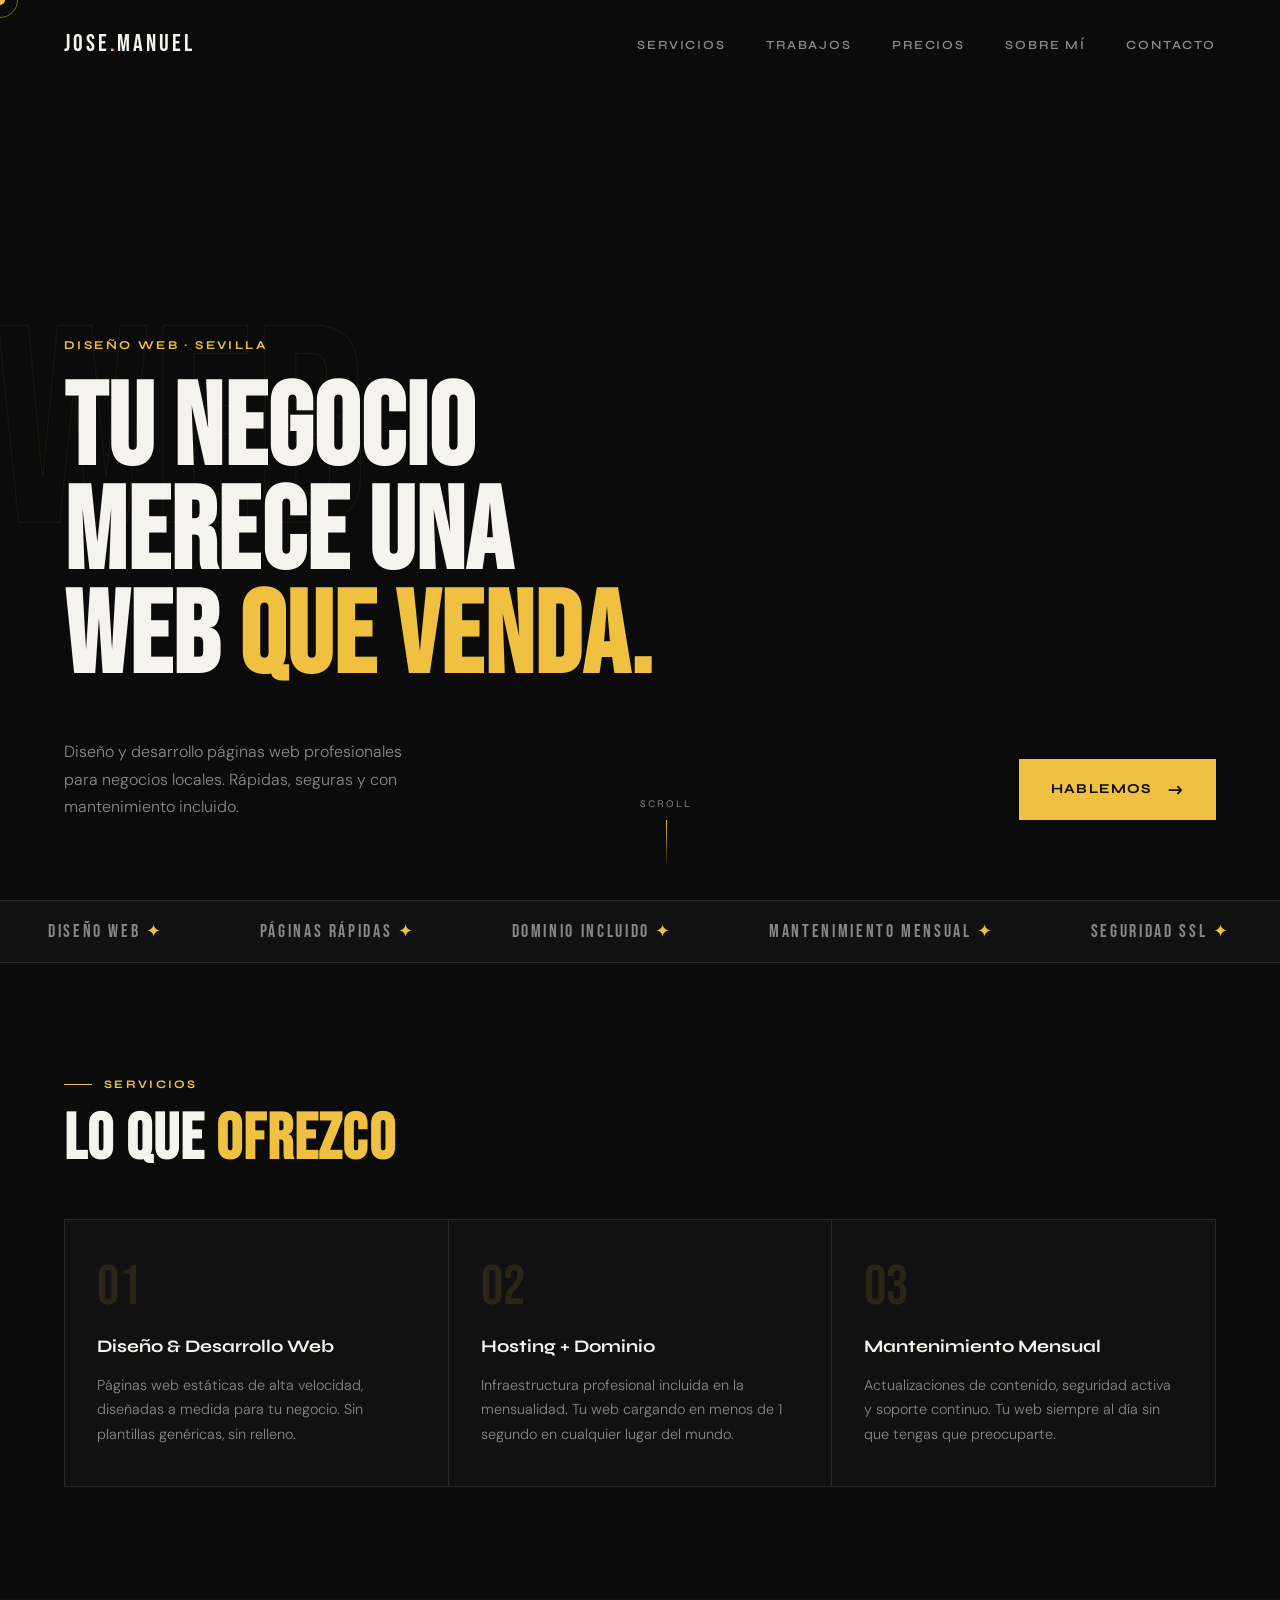
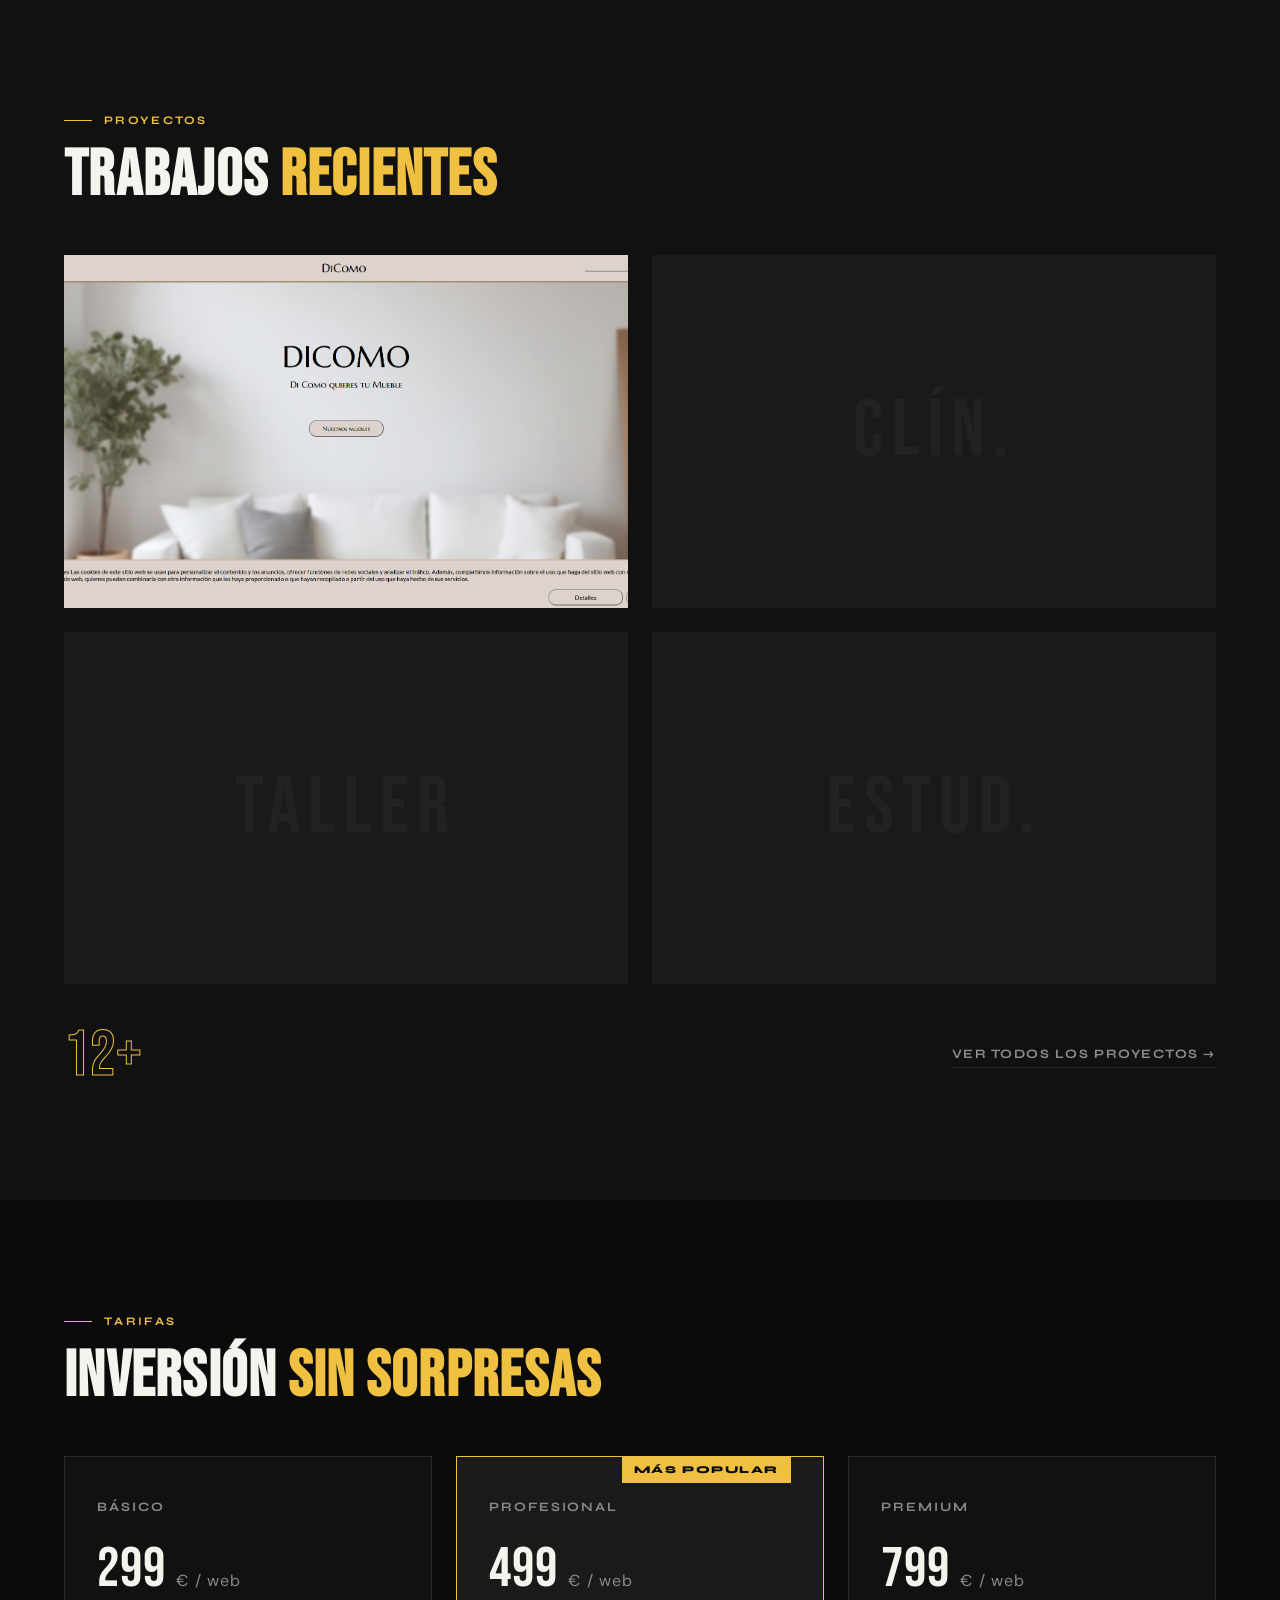
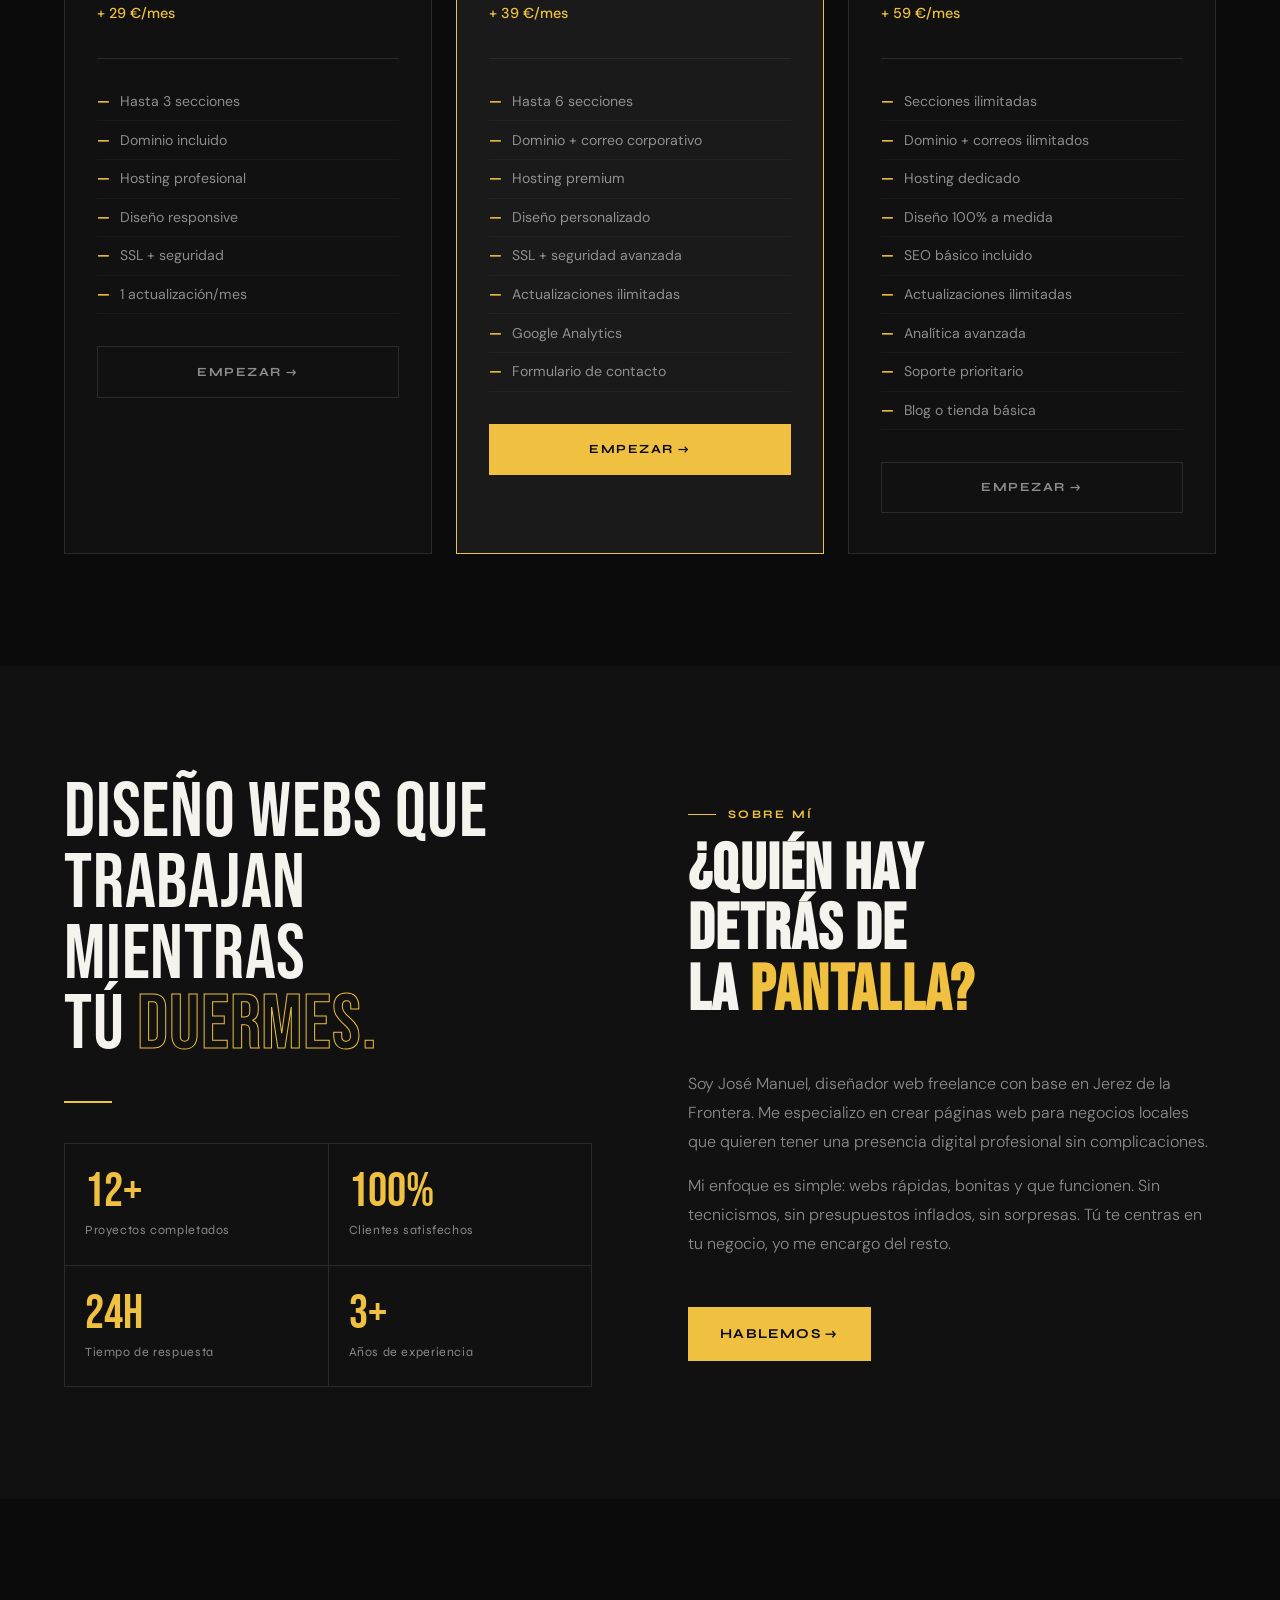
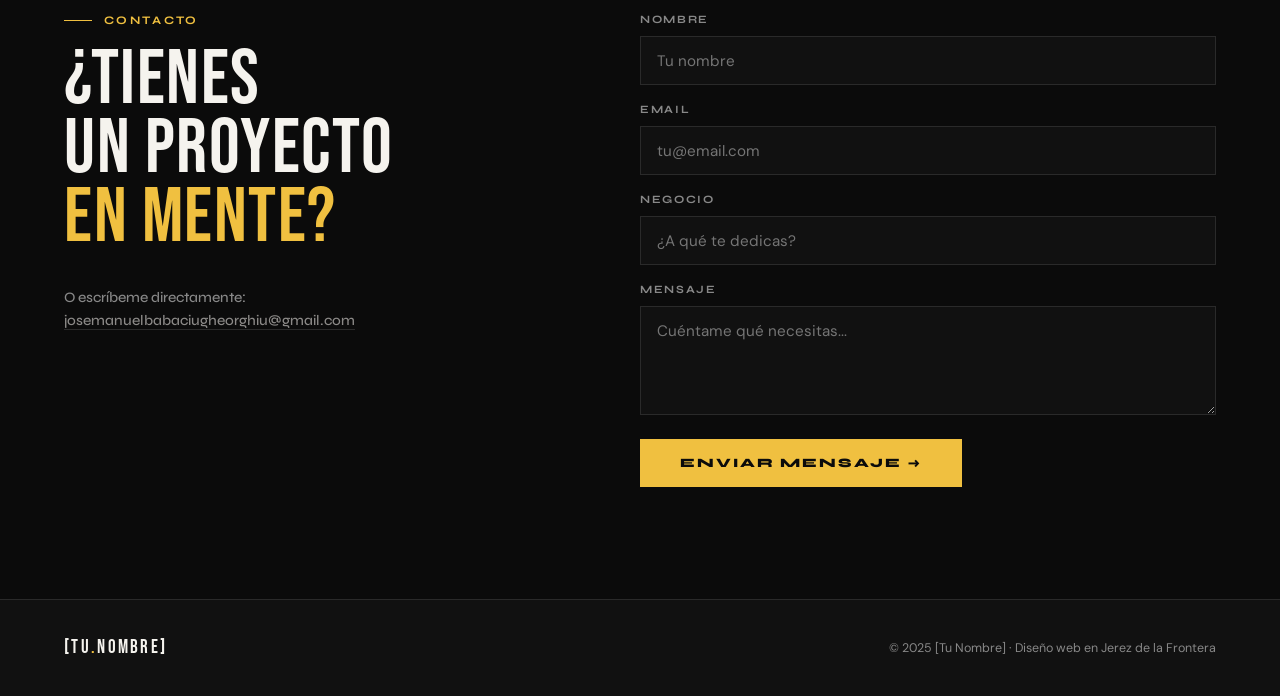
==== index.html @ f9706f5f "first commit" ====
<!DOCTYPE html>
<html lang="es">
<head>
<meta charset="UTF-8">
<meta name="viewport" content="width=device-width, initial-scale=1.0">
<title>Jose Manuel — Diseño Web</title>
<link rel="preconnect" href="https://fonts.googleapis.com">
<link href="https://fonts.googleapis.com/css2?family=Bebas+Neue&family=Syne:wght@400;500;600;700;800&family=DM+Sans:ital,opsz,wght@0,9..40,300;0,9..40,400;0,9..40,500;1,9..40,300&display=swap" rel="stylesheet">
<link rel="stylesheet" href="style.css">
</head>
<body>

<!-- CURSOR -->
<div id="cursor"></div>
<div id="cursor-ring"></div>

<!-- NAV -->
<nav id="nav">
  <a href="#" class="nav-logo">Jose<span>.</span>Manuel</a>
  <ul class="nav-links">
    <li><a href="#services">Servicios</a></li>
    <li><a href="#work">Trabajos</a></li>
    <li><a href="#pricing">Precios</a></li>
    <li><a href="#about">Sobre mí</a></li>
    <li><a href="#contact">Contacto</a></li>
  </ul>
</nav>

<!-- HERO -->
<section id="hero">
  <div class="hero-bg-text">WEB</div>
  <div class="hero-tag">Diseño web · Sevilla</div>
  <h1 class="hero-headline">Tu negocio<br>merece una<br>web <em>que venda.</em></h1>
  <div class="hero-bottom">
    <p class="hero-desc">Diseño y desarrollo páginas web profesionales para negocios locales. Rápidas, seguras y con mantenimiento incluido.</p>
    <a href="#contact" class="hero-cta">Hablemos <span class="arrow">→</span></a>
  </div>
  <div class="hero-scroll-line">
    <span>Scroll</span>
    <div class="scroll-bar"></div>
  </div>
</section>

<!-- MARQUEE -->
<div class="marquee-section">
  <div class="marquee-track">
    <span class="marquee-item">Diseño Web <span>✦</span></span>
    <span class="marquee-item">Páginas Rápidas <span>✦</span></span>
    <span class="marquee-item">Dominio Incluido <span>✦</span></span>
    <span class="marquee-item">Mantenimiento Mensual <span>✦</span></span>
    <span class="marquee-item">Seguridad SSL <span>✦</span></span>
    <span class="marquee-item">Diseño Responsive <span>✦</span></span>
    <span class="marquee-item">Negocios Locales <span>✦</span></span>
    <span class="marquee-item">Diseño Web <span>✦</span></span>
    <span class="marquee-item">Páginas Rápidas <span>✦</span></span>
    <span class="marquee-item">Dominio Incluido <span>✦</span></span>
    <span class="marquee-item">Mantenimiento Mensual <span>✦</span></span>
    <span class="marquee-item">Seguridad SSL <span>✦</span></span>
    <span class="marquee-item">Diseño Responsive <span>✦</span></span>
    <span class="marquee-item">Negocios Locales <span>✦</span></span>
  </div>
</div>

<!-- SERVICES -->
<section id="services">
  <div class="section-label reveal">Servicios</div>
  <h2 class="section-title reveal reveal-delay-1">Lo que <em>ofrezco</em></h2>
  <div class="services-grid">
    <div class="service-card reveal reveal-delay-1">
      <div class="service-num">01</div>
      <div class="service-name">Diseño & Desarrollo Web</div>
      <p class="service-desc">Páginas web estáticas de alta velocidad, diseñadas a medida para tu negocio. Sin plantillas genéricas, sin relleno.</p>
    </div>
    <div class="service-card reveal reveal-delay-2">
      <div class="service-num">02</div>
      <div class="service-name">Hosting + Dominio</div>
      <p class="service-desc">Infraestructura profesional incluida en la mensualidad. Tu web cargando en menos de 1 segundo en cualquier lugar del mundo.</p>
    </div>
    <div class="service-card reveal reveal-delay-3">
      <div class="service-num">03</div>
      <div class="service-name">Mantenimiento Mensual</div>
      <p class="service-desc">Actualizaciones de contenido, seguridad activa y soporte continuo. Tu web siempre al día sin que tengas que preocuparte.</p>
    </div>
  </div>
</section>

<!-- WORK -->
<section id="work">
  <div class="section-label reveal">Proyectos</div>
  <h2 class="section-title reveal reveal-delay-1">Trabajos <em>recientes</em></h2>
  <div class="work-grid">
    <a class="work-item reveal reveal-delay-1" href="https://josemanuelbg.github.io/Trabajo-LDM/" target="_blank">
        <img src="/media/dicomo.png" alt="La Bodega del Sur" style="width:100%; height:100%; object-fit:cover; display:block; ">
      <div class="work-overlay">
        <div class="work-tag">Tienda de muebles</div>
        <div class="work-title">Dicomo</div>
      </div>
    </a>
    <div class="work-item reveal reveal-delay-2">
      <div class="work-item-bg"></div>
      <div class="work-placeholder">CLÍN.</div>
      <div class="work-overlay">
        <div class="work-tag">Clínica Dental</div>
        <div class="work-title">Clínica Dental Morales</div>
      </div>
    </div>
    <div class="work-item reveal reveal-delay-3">
      <div class="work-item-bg"></div>
      <div class="work-placeholder">TALLER</div>
      <div class="work-overlay">
        <div class="work-tag">Taller Mecánico</div>
        <div class="work-title">AutoSur Jerez</div>
      </div>
    </div>
    <div class="work-item reveal reveal-delay-4">
      <div class="work-item-bg"></div>
      <div class="work-placeholder">ESTUD.</div>
      <div class="work-overlay">
        <div class="work-tag">Estudio Jurídico</div>
        <div class="work-title">Bufete García & Asociados</div>
      </div>
    </div>
  </div>
  <div class="work-bar reveal">
    <div class="work-count">12+</div>
    <a href="#contact" class="work-cta-link">Ver todos los proyectos →</a>
  </div>
</section>

<!-- PRICING -->
<section id="pricing">
  <div class="section-label reveal">Tarifas</div>
  <h2 class="section-title reveal reveal-delay-1">Inversión <em>sin sorpresas</em></h2>
  <div class="pricing-grid">
    <div class="price-card reveal reveal-delay-1">
      <div class="price-name">Básico</div>
      <div class="price-setup">299 <span>€ / web</span></div>
      <div class="price-monthly">+ 29 €/mes</div>
      <div class="price-divider"></div>
      <ul class="price-features">
        <li>Hasta 3 secciones</li>
        <li>Dominio incluido</li>
        <li>Hosting profesional</li>
        <li>Diseño responsive</li>
        <li>SSL + seguridad</li>
        <li>1 actualización/mes</li>
      </ul>
      <a href="#contact" class="price-btn">Empezar →</a>
    </div>
    <div class="price-card featured reveal reveal-delay-2">
      <div class="price-badge">Más popular</div>
      <div class="price-name">Profesional</div>
      <div class="price-setup">499 <span>€ / web</span></div>
      <div class="price-monthly">+ 39 €/mes</div>
      <div class="price-divider"></div>
      <ul class="price-features">
        <li>Hasta 6 secciones</li>
        <li>Dominio + correo corporativo</li>
        <li>Hosting premium</li>
        <li>Diseño personalizado</li>
        <li>SSL + seguridad avanzada</li>
        <li>Actualizaciones ilimitadas</li>
        <li>Google Analytics</li>
        <li>Formulario de contacto</li>
      </ul>
      <a href="#contact" class="price-btn">Empezar →</a>
    </div>
    <div class="price-card reveal reveal-delay-3">
      <div class="price-name">Premium</div>
      <div class="price-setup">799 <span>€ / web</span></div>
      <div class="price-monthly">+ 59 €/mes</div>
      <div class="price-divider"></div>
      <ul class="price-features">
        <li>Secciones ilimitadas</li>
        <li>Dominio + correos ilimitados</li>
        <li>Hosting dedicado</li>
        <li>Diseño 100% a medida</li>
        <li>SEO básico incluido</li>
        <li>Actualizaciones ilimitadas</li>
        <li>Analítica avanzada</li>
        <li>Soporte prioritario</li>
        <li>Blog o tienda básica</li>
      </ul>
      <a href="#contact" class="price-btn">Empezar →</a>
    </div>
  </div>
</section>

<!-- ABOUT -->
<section id="about">
  <div>
    <div class="about-statement reveal">
      Diseño webs que<br>trabajan<br>mientras<br>tú <em>duermes.</em>
    </div>
    <div class="about-divider reveal reveal-delay-1"></div>
    <div class="about-stats reveal reveal-delay-2">
      <div class="stat-box">
        <div class="stat-num">12+</div>
        <div class="stat-label">Proyectos completados</div>
      </div>
      <div class="stat-box">
        <div class="stat-num">100%</div>
        <div class="stat-label">Clientes satisfechos</div>
      </div>
      <div class="stat-box">
        <div class="stat-num">24h</div>
        <div class="stat-label">Tiempo de respuesta</div>
      </div>
      <div class="stat-box">
        <div class="stat-num">3+</div>
        <div class="stat-label">Años de experiencia</div>
      </div>
    </div>
  </div>
  <div>
    <div class="section-label reveal">Sobre mí</div>
    <h2 class="section-title reveal reveal-delay-1">¿Quién hay<br>detrás de<br>la <em>pantalla?</em></h2>
    <p class="about-text reveal reveal-delay-2">Soy José Manuel, diseñador web freelance con base en Jerez de la Frontera. Me especializo en crear páginas web para negocios locales que quieren tener una presencia digital profesional sin complicaciones.</p>
    <p class="about-text reveal reveal-delay-3">Mi enfoque es simple: webs rápidas, bonitas y que funcionen. Sin tecnicismos, sin presupuestos inflados, sin sorpresas. Tú te centras en tu negocio, yo me encargo del resto.</p>
    <a href="#contact" class="hero-cta reveal reveal-delay-4" style="margin-top: 2rem; display: inline-flex;">Hablemos →</a>
  </div>
</section>


<!-- CONTACT -->
<section id="contact">
  <div class="contact-inner">
    <div>
      <div class="section-label reveal">Contacto</div>
      <div class="contact-big reveal reveal-delay-1">¿Tienes<br>un proyecto<br><em>en mente?</em></div>
      <div class="contact-email reveal reveal-delay-2">
        O escríbeme directamente:<br>
        <a href="mailto:josemanuelbabaciugheorghiu@gmail.com">josemanuelbabaciugheorghiu@gmail.com</a>
      </div>
    </div>
    <form class="contact-form reveal reveal-delay-2" onsubmit="return false;">
      <div class="form-group">
        <label>Nombre</label>
        <input type="text" placeholder="Tu nombre">
      </div>
      <div class="form-group">
        <label>Email</label>
        <input type="email" placeholder="tu@email.com">
      </div>
      <div class="form-group">
        <label>Negocio</label>
        <input type="text" placeholder="¿A qué te dedicas?">
      </div>
      <div class="form-group">
        <label>Mensaje</label>
        <textarea rows="4" placeholder="Cuéntame qué necesitas..."></textarea>
      </div>
      <button type="submit" class="form-submit">Enviar mensaje →</button>
    </form>
  </div>
</section>

<!-- FOOTER -->
<footer>
  <a href="#" class="footer-logo">[Tu<span>.</span>Nombre]</a>
  <p class="footer-copy">© 2025 [Tu Nombre] · Diseño web en Jerez de la Frontera</p>
</footer>

<script src="script.js"></script>
</body>
</html>
---- style.css ----
:root {
    --black: #0B0B0B;
    --black-2: #111111;
    --black-3: #1A1A1A;
    --gray: #2A2A2A;
    --gray-light: #444;
    --muted: #888;
    --yellow: #F0C040;
    --yellow-dim: #C89A20;
    --white: #F5F3EE;
    --white-dim: rgba(245,243,238,0.55);
  }

  *, *::before, *::after { margin: 0; padding: 0; box-sizing: border-box; }

  html { scroll-behavior: smooth; }

  body {
    background: var(--black);
    color: var(--white);
    font-family: 'DM Sans', sans-serif;
    font-size: 16px;
    line-height: 1.65;
    cursor: none;
    overflow-x: hidden;
  }

  /* CURSOR */
  #cursor {
    position: fixed;
    width: 10px; height: 10px;
    background: var(--yellow);
    border-radius: 50%;
    pointer-events: none;
    z-index: 9999;
    transform: translate(-50%,-50%);
    transition: transform 0.08s ease, width 0.2s ease, height 0.2s ease, background 0.2s ease;
  }
  #cursor-ring {
    position: fixed;
    width: 36px; height: 36px;
    border: 1px solid rgba(240,192,64,0.5);
    border-radius: 50%;
    pointer-events: none;
    z-index: 9998;
    transform: translate(-50%,-50%);
    transition: transform 0.18s ease, width 0.2s ease, height 0.2s ease, opacity 0.2s ease;
  }
  body:hover #cursor { opacity: 1; }

  /* NAV */
  nav {
    position: fixed;
    top: 0; left: 0; right: 0;
    z-index: 100;
    display: flex;
    justify-content: space-between;
    align-items: center;
    padding: 1.5rem 4rem;
    transition: background 0.4s ease, padding 0.3s ease;
  }
  nav.scrolled {
    background: rgba(11,11,11,0.95);
    backdrop-filter: blur(8px);
    padding: 1rem 4rem;
    border-bottom: 1px solid rgba(240,192,64,0.1);
  }
  .nav-logo {
    font-family: 'Bebas Neue', sans-serif;
    font-size: 1.5rem;
    letter-spacing: 0.12em;
    color: var(--white);
    text-decoration: none;
  }
  .nav-logo span { color: var(--yellow); }
  .nav-links { display: flex; gap: 2.5rem; list-style: none; }
  .nav-links a {
    font-family: 'Syne', sans-serif;
    font-size: 0.78rem;
    font-weight: 600;
    letter-spacing: 0.15em;
    text-transform: uppercase;
    color: var(--white-dim);
    text-decoration: none;
    transition: color 0.2s;
  }
  .nav-links a:hover { color: var(--yellow); }

  /* HERO */
  #hero {
    min-height: 100vh;
    display: flex;
    flex-direction: column;
    justify-content: flex-end;
    padding: 0 4rem 5rem;
    position: relative;
    overflow: hidden;
  }
  .hero-bg-text {
    position: absolute;
    top: 50%;
    left: -0.02em;
    transform: translateY(-55%);
    font-family: 'Bebas Neue', sans-serif;
    font-size: clamp(12rem, 22vw, 22rem);
    line-height: 0.85;
    color: transparent;
    -webkit-text-stroke: 1px rgba(240,192,64,0.08);
    pointer-events: none;
    user-select: none;
    white-space: nowrap;
  }
  .hero-tag {
    font-family: 'Syne', sans-serif;
    font-size: 0.75rem;
    font-weight: 700;
    letter-spacing: 0.2em;
    text-transform: uppercase;
    color: var(--yellow);
    margin-bottom: 1.5rem;
    opacity: 0;
    transform: translateY(20px);
    animation: fadeUp 0.7s ease forwards 0.3s;
  }
  .hero-headline {
    font-family: 'Bebas Neue', sans-serif;
    font-size: clamp(4rem, 9vw, 9.5rem);
    line-height: 0.9;
    letter-spacing: 0.01em;
    max-width: 900px;
    opacity: 0;
    transform: translateY(30px);
    animation: fadeUp 0.8s ease forwards 0.5s;
  }
  .hero-headline em {
    font-style: normal;
    color: var(--yellow);
  }
  .hero-bottom {
    display: flex;
    justify-content: space-between;
    align-items: flex-end;
    margin-top: 3rem;
    opacity: 0;
    transform: translateY(20px);
    animation: fadeUp 0.7s ease forwards 0.8s;
  }
  .hero-desc {
    font-size: 1rem;
    color: var(--white-dim);
    max-width: 360px;
    line-height: 1.7;
    font-weight: 300;
  }
  .hero-cta {
    display: flex;
    align-items: center;
    gap: 1rem;
    font-family: 'Syne', sans-serif;
    font-size: 0.85rem;
    font-weight: 700;
    letter-spacing: 0.1em;
    text-transform: uppercase;
    text-decoration: none;
    color: var(--black);
    background: var(--yellow);
    padding: 1rem 2rem;
    transition: background 0.2s, transform 0.2s;
  }
  .hero-cta:hover { background: var(--white); transform: translateX(4px); }
  .hero-cta .arrow { font-size: 1.1rem; }
  .hero-scroll-line {
    position: absolute;
    bottom: 2rem;
    left: 50%;
    transform: translateX(-50%);
    display: flex;
    flex-direction: column;
    align-items: center;
    gap: 0.5rem;
    opacity: 0;
    animation: fadeUp 0.6s ease forwards 1.2s;
  }
  .hero-scroll-line span {
    font-family: 'Syne', sans-serif;
    font-size: 0.65rem;
    letter-spacing: 0.2em;
    text-transform: uppercase;
    color: var(--muted);
  }
  .scroll-bar {
    width: 1px;
    height: 48px;
    background: linear-gradient(to bottom, var(--yellow), transparent);
    animation: scrollPulse 2s ease infinite;
  }

  /* MARQUEE */
  .marquee-section {
    border-top: 1px solid var(--gray);
    border-bottom: 1px solid var(--gray);
    overflow: hidden;
    padding: 1rem 0;
    background: var(--black-2);
  }
  .marquee-track {
    display: flex;
    width: max-content;
    animation: marquee 20s linear infinite;
  }
  .marquee-item {
    font-family: 'Bebas Neue', sans-serif;
    font-size: 1.1rem;
    letter-spacing: 0.15em;
    color: var(--muted);
    white-space: nowrap;
    padding: 0 3rem;
  }
  .marquee-item span { color: var(--yellow); }

  /* SECTIONS SHARED */
  section { padding: 7rem 4rem; }
  .section-label {
    font-family: 'Syne', sans-serif;
    font-size: 0.72rem;
    font-weight: 700;
    letter-spacing: 0.2em;
    text-transform: uppercase;
    color: var(--yellow);
    margin-bottom: 1rem;
    display: flex;
    align-items: center;
    gap: 0.75rem;
  }
  .section-label::before {
    content: '';
    display: block;
    width: 28px;
    height: 1px;
    background: var(--yellow);
  }
  .section-title {
    font-family: 'Bebas Neue', sans-serif;
    font-size: clamp(3rem, 5vw, 5rem);
    line-height: 0.95;
    letter-spacing: 0.02em;
    color: var(--white);
    margin-bottom: 3rem;
  }
  .section-title em {
    font-style: normal;
    color: var(--yellow);
  }

  /* REVEAL ANIMATION */
  .reveal {
    opacity: 0;
    transform: translateY(40px);
    transition: opacity 0.7s ease, transform 0.7s ease;
  }
  .reveal.visible { opacity: 1; transform: translateY(0); }
  .reveal-delay-1 { transition-delay: 0.1s; }
  .reveal-delay-2 { transition-delay: 0.2s; }
  .reveal-delay-3 { transition-delay: 0.3s; }
  .reveal-delay-4 { transition-delay: 0.4s; }

  /* SERVICES */
  #services { background: var(--black); }
  .services-grid {
    display: grid;
    grid-template-columns: repeat(3, 1fr);
    gap: 1px;
    background: var(--gray);
    border: 1px solid var(--gray);
    margin-top: 1rem;
  }
  .service-card {
    background: var(--black-2);
    padding: 2.5rem 2rem;
    transition: background 0.3s;
    position: relative;
    overflow: hidden;
  }
  .service-card::after {
    content: '';
    position: absolute;
    bottom: 0; left: 0;
    width: 0; height: 2px;
    background: var(--yellow);
    transition: width 0.4s ease;
  }
  .service-card:hover { background: var(--black-3); }
  .service-card:hover::after { width: 100%; }
  .service-num {
    font-family: 'Bebas Neue', sans-serif;
    font-size: 3.5rem;
    color: rgba(240,192,64,0.12);
    line-height: 1;
    margin-bottom: 1rem;
    transition: color 0.3s;
  }
  .service-card:hover .service-num { color: rgba(240,192,64,0.25); }
  .service-name {
    font-family: 'Syne', sans-serif;
    font-size: 1.1rem;
    font-weight: 700;
    color: var(--white);
    margin-bottom: 0.75rem;
  }
  .service-desc {
    font-size: 0.9rem;
    color: var(--muted);
    line-height: 1.7;
    font-weight: 300;
  }

  /* WORK */
  #work { background: var(--black-2); }
  .work-grid {
    display: grid;
    grid-template-columns: repeat(2, 1fr);
    gap: 1.5rem;
  }
  .work-item {
    position: relative;
    overflow: hidden;
    aspect-ratio: 16/10;
    background: var(--gray);
    cursor: none;
  }
  .work-item-bg {
    position: absolute;
    inset: 0;
    background: var(--black-3);
    transition: transform 0.5s ease;
  }
  .work-item:hover .work-item-bg { transform: scale(1.04); }
  .work-placeholder {
    position: absolute;
    inset: 0;
    display: flex;
    align-items: center;
    justify-content: center;
    font-family: 'Bebas Neue', sans-serif;
    font-size: 5rem;
    color: rgba(255,255,255,0.04);
    letter-spacing: 0.1em;
    pointer-events: none;
  }
  .work-overlay {
    position: absolute;
    inset: 0;
    background: linear-gradient(to top, rgba(11,11,11,0.95) 0%, transparent 60%);
    padding: 1.5rem;
    display: flex;
    flex-direction: column;
    justify-content: flex-end;
    opacity: 0;
    transition: opacity 0.3s ease;
  }
  .work-item:hover .work-overlay { opacity: 1; }
  .work-tag {
    font-family: 'Syne', sans-serif;
    font-size: 0.68rem;
    font-weight: 700;
    letter-spacing: 0.2em;
    text-transform: uppercase;
    color: var(--yellow);
    margin-bottom: 0.4rem;
  }
  .work-title {
    font-family: 'Syne', sans-serif;
    font-size: 1.1rem;
    font-weight: 700;
    color: var(--white);
  }
  .work-bar {
    display: flex;
    justify-content: space-between;
    align-items: center;
    margin-top: 2.5rem;
  }
  .work-count {
    font-family: 'Bebas Neue', sans-serif;
    font-size: 4rem;
    color: transparent;
    -webkit-text-stroke: 1px var(--yellow);
    line-height: 1;
  }
  .work-cta-link {
    font-family: 'Syne', sans-serif;
    font-size: 0.8rem;
    font-weight: 700;
    letter-spacing: 0.12em;
    text-transform: uppercase;
    color: var(--white-dim);
    text-decoration: none;
    border-bottom: 1px solid var(--gray);
    padding-bottom: 2px;
    transition: color 0.2s, border-color 0.2s;
  }
  .work-cta-link:hover { color: var(--yellow); border-color: var(--yellow); }

  /* PRICING */
  #pricing { background: var(--black); }
  .pricing-grid {
    display: grid;
    grid-template-columns: repeat(3, 1fr);
    gap: 1.5rem;
    margin-top: 1rem;
  }
  .price-card {
    border: 1px solid var(--gray);
    padding: 2.5rem 2rem;
    position: relative;
    transition: border-color 0.3s;
    background: var(--black-2);
  }
  .price-card:hover { border-color: var(--yellow-dim); }
  .price-card.featured {
    border-color: var(--yellow);
    background: var(--black-3);
  }
  .price-badge {
    position: absolute;
    top: -1px; right: 2rem;
    background: var(--yellow);
    color: var(--black);
    font-family: 'Syne', sans-serif;
    font-size: 0.65rem;
    font-weight: 800;
    letter-spacing: 0.15em;
    text-transform: uppercase;
    padding: 0.3rem 0.75rem;
  }
  .price-name {
    font-family: 'Syne', sans-serif;
    font-size: 0.8rem;
    font-weight: 700;
    letter-spacing: 0.15em;
    text-transform: uppercase;
    color: var(--muted);
    margin-bottom: 1.5rem;
  }
  .price-setup {
    font-family: 'Bebas Neue', sans-serif;
    font-size: 3.5rem;
    line-height: 1;
    color: var(--white);
    letter-spacing: 0.02em;
  }
  .price-setup span {
    font-family: 'DM Sans', sans-serif;
    font-size: 1rem;
    font-weight: 400;
    color: var(--muted);
  }
  .price-monthly {
    font-size: 0.9rem;
    color: var(--yellow);
    font-weight: 500;
    margin-top: 0.25rem;
    margin-bottom: 2rem;
  }
  .price-divider {
    height: 1px;
    background: var(--gray);
    margin-bottom: 1.5rem;
  }
  .price-features { list-style: none; }
  .price-features li {
    font-size: 0.88rem;
    color: var(--white-dim);
    padding: 0.45rem 0;
    display: flex;
    align-items: flex-start;
    gap: 0.6rem;
    border-bottom: 1px solid rgba(255,255,255,0.04);
  }
  .price-features li::before {
    content: '—';
    color: var(--yellow);
    font-weight: 700;
    flex-shrink: 0;
  }
  .price-btn {
    display: block;
    margin-top: 2rem;
    text-align: center;
    font-family: 'Syne', sans-serif;
    font-size: 0.78rem;
    font-weight: 700;
    letter-spacing: 0.12em;
    text-transform: uppercase;
    padding: 0.9rem;
    text-decoration: none;
    border: 1px solid var(--gray);
    color: var(--white-dim);
    transition: all 0.2s;
  }
  .price-card.featured .price-btn {
    background: var(--yellow);
    border-color: var(--yellow);
    color: var(--black);
  }
  .price-btn:hover {
    background: var(--yellow);
    border-color: var(--yellow);
    color: var(--black);
  }

  /* ABOUT */
  #about {
    background: var(--black-2);
    display: grid;
    grid-template-columns: 1fr 1fr;
    gap: 6rem;
    align-items: center;
  }
  .about-statement {
    font-family: 'Bebas Neue', sans-serif;
    font-size: clamp(3.5rem, 6vw, 6.5rem);
    line-height: 0.92;
    letter-spacing: 0.01em;
    color: var(--white);
  }
  .about-statement em {
    font-style: normal;
    color: transparent;
    -webkit-text-stroke: 1px var(--yellow);
  }
  .about-divider {
    width: 48px;
    height: 2px;
    background: var(--yellow);
    margin: 2.5rem 0;
  }
  .about-stats {
    display: grid;
    grid-template-columns: 1fr 1fr;
    gap: 1px;
    background: var(--gray);
    border: 1px solid var(--gray);
  }
  .stat-box {
    padding: 1.5rem 1.25rem;
    background: var(--black-2);
    transition: background 0.3s;
  }
  .stat-box:hover { background: var(--black-3); }
  .stat-num {
    font-family: 'Bebas Neue', sans-serif;
    font-size: 3rem;
    color: var(--yellow);
    line-height: 1;
  }
  .stat-label {
    font-size: 0.78rem;
    color: var(--muted);
    margin-top: 0.25rem;
    font-family: 'Syne', sans-serif;
    letter-spacing: 0.05em;
  }
  .about-text {
    font-size: 1rem;
    color: var(--white-dim);
    line-height: 1.8;
    font-weight: 300;
    margin-bottom: 1rem;
  }

  /* CONTACT */
  #contact { background: var(--black); }
  .contact-inner {
    display: grid;
    grid-template-columns: 1fr 1.2fr;
    gap: 6rem;
    align-items: start;
  }
  .contact-big {
    font-family: 'Bebas Neue', sans-serif;
    font-size: clamp(3.5rem, 6vw, 6rem);
    line-height: 0.9;
    letter-spacing: 0.02em;
    color: var(--white);
    margin-top: 1rem;
  }
  .contact-big em {
    font-style: normal;
    display: block;
    color: var(--yellow);
  }
  .contact-email {
    font-family: 'Syne', sans-serif;
    font-size: 0.9rem;
    font-weight: 500;
    color: var(--muted);
    margin-top: 2rem;
  }
  .contact-email a {
    color: var(--white-dim);
    text-decoration: none;
    border-bottom: 1px solid var(--gray);
    transition: color 0.2s, border-color 0.2s;
  }
  .contact-email a:hover { color: var(--yellow); border-color: var(--yellow); }
  .contact-form { display: flex; flex-direction: column; gap: 1rem; }
  .form-group { display: flex; flex-direction: column; gap: 0.4rem; }
  .form-group label {
    font-family: 'Syne', sans-serif;
    font-size: 0.7rem;
    font-weight: 700;
    letter-spacing: 0.15em;
    text-transform: uppercase;
    color: var(--muted);
  }
  .form-group input,
  .form-group textarea {
    background: var(--black-2);
    border: 1px solid var(--gray);
    color: var(--white);
    font-family: 'DM Sans', sans-serif;
    font-size: 0.95rem;
    padding: 0.85rem 1rem;
    outline: none;
    transition: border-color 0.2s;
    resize: vertical;
  }
  .form-group input:focus,
  .form-group textarea:focus { border-color: var(--yellow); }
  .form-submit {
    background: var(--yellow);
    color: var(--black);
    border: none;
    font-family: 'Syne', sans-serif;
    font-size: 0.8rem;
    font-weight: 800;
    letter-spacing: 0.15em;
    text-transform: uppercase;
    padding: 1rem 2.5rem;
    align-self: flex-start;
    cursor: none;
    transition: background 0.2s, transform 0.15s;
    margin-top: 0.5rem;
  }
  .form-submit:hover { background: var(--white); transform: translateX(4px); }

  /* FOOTER */
  footer {
    background: var(--black-2);
    border-top: 1px solid var(--gray);
    padding: 2rem 4rem;
    display: flex;
    justify-content: space-between;
    align-items: center;
  }
  .footer-logo {
    font-family: 'Bebas Neue', sans-serif;
    font-size: 1.2rem;
    letter-spacing: 0.12em;
    color: var(--white);
    text-decoration: none;
  }
  .footer-logo span { color: var(--yellow); }
  .footer-copy {
    font-size: 0.78rem;
    color: var(--muted);
  }

  /* KEYFRAMES */
  @keyframes fadeUp {
    to { opacity: 1; transform: translateY(0); }
  }
  @keyframes marquee {
    from { transform: translateX(0); }
    to { transform: translateX(-50%); }
  }
  @keyframes scrollPulse {
    0%, 100% { opacity: 0.4; transform: scaleY(1); }
    50% { opacity: 1; transform: scaleY(1.15); }
  }

  /* RESPONSIVE */
  @media (max-width: 900px) {
    nav { padding: 1.25rem 2rem; }
    nav.scrolled { padding: 0.9rem 2rem; }
    .nav-links { display: none; }
    section { padding: 5rem 2rem; }
    #hero { padding: 0 2rem 4rem; }
    .services-grid,
    .work-grid,
    .pricing-grid { grid-template-columns: 1fr; }
    #about,
    .contact-inner { grid-template-columns: 1fr; gap: 3rem; }
    .about-image-wrap { max-width: 300px; }
    footer { flex-direction: column; gap: 1rem; text-align: center; }
  }
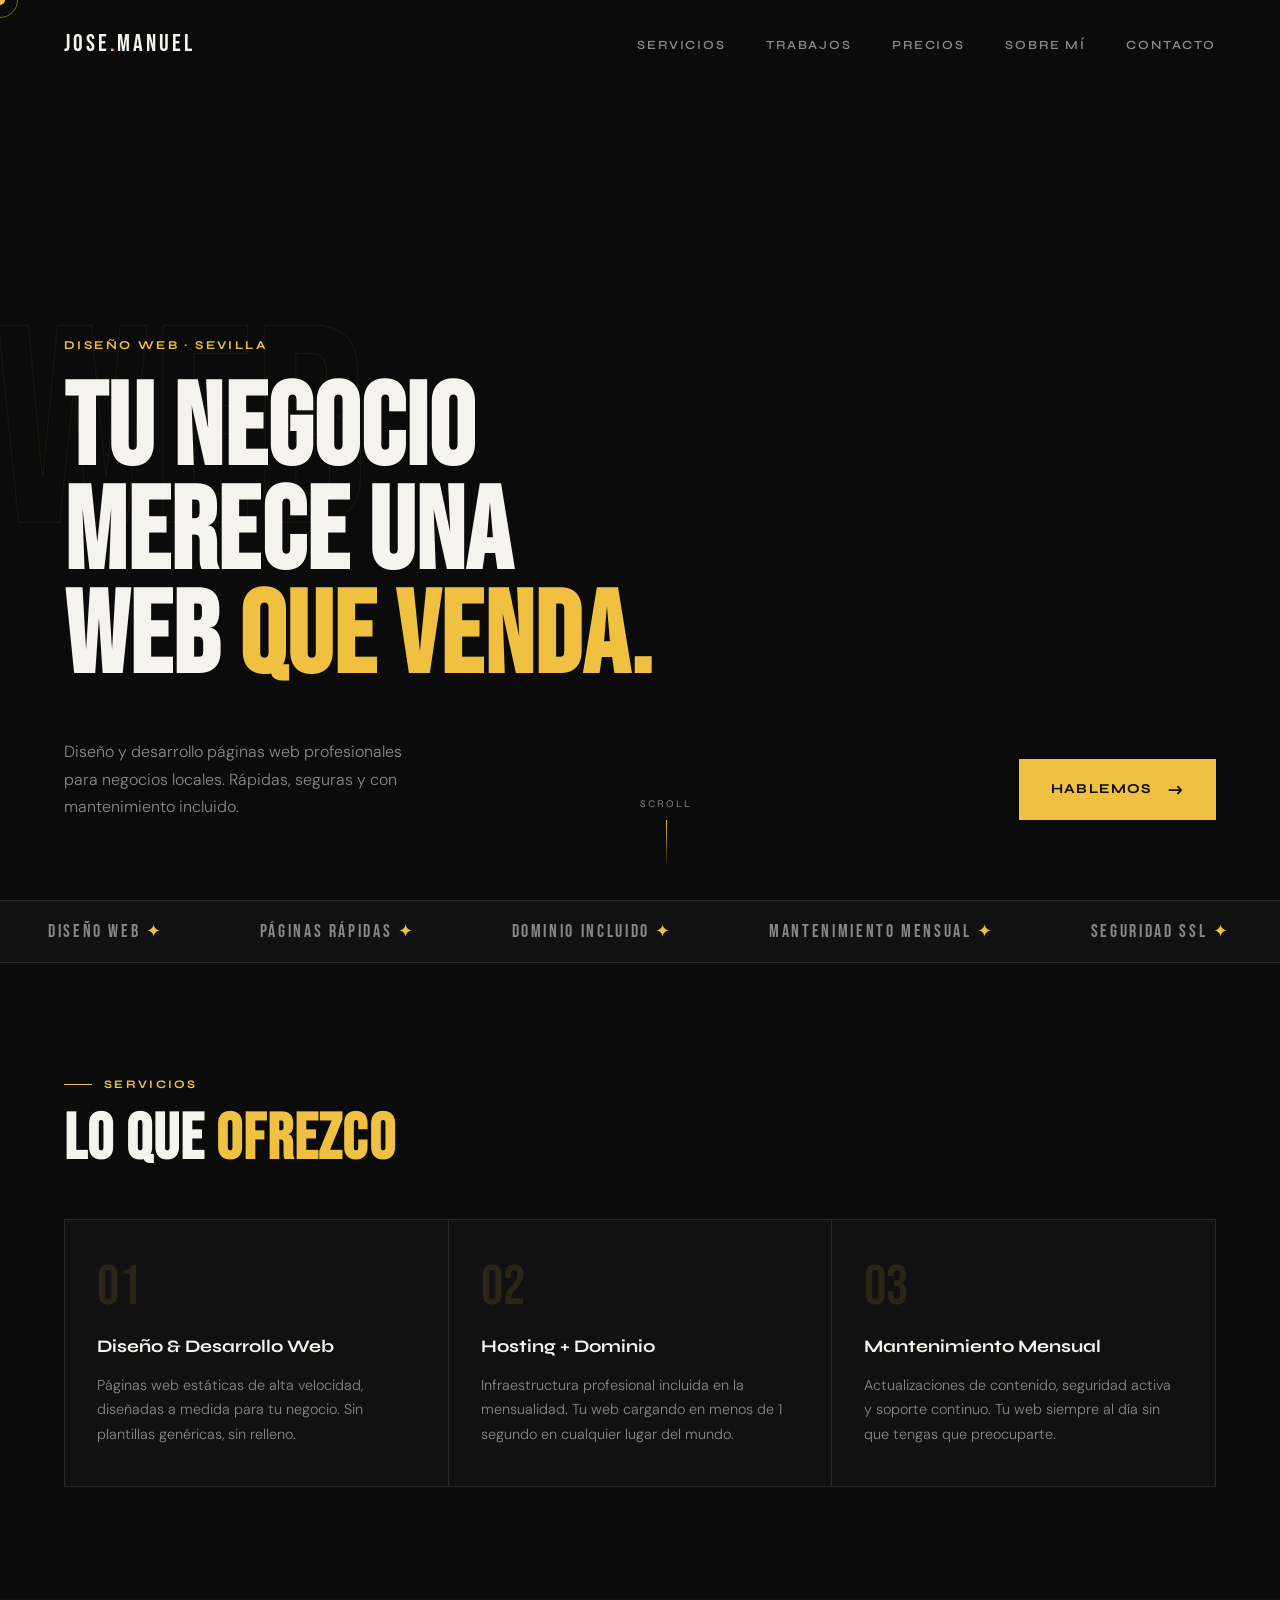
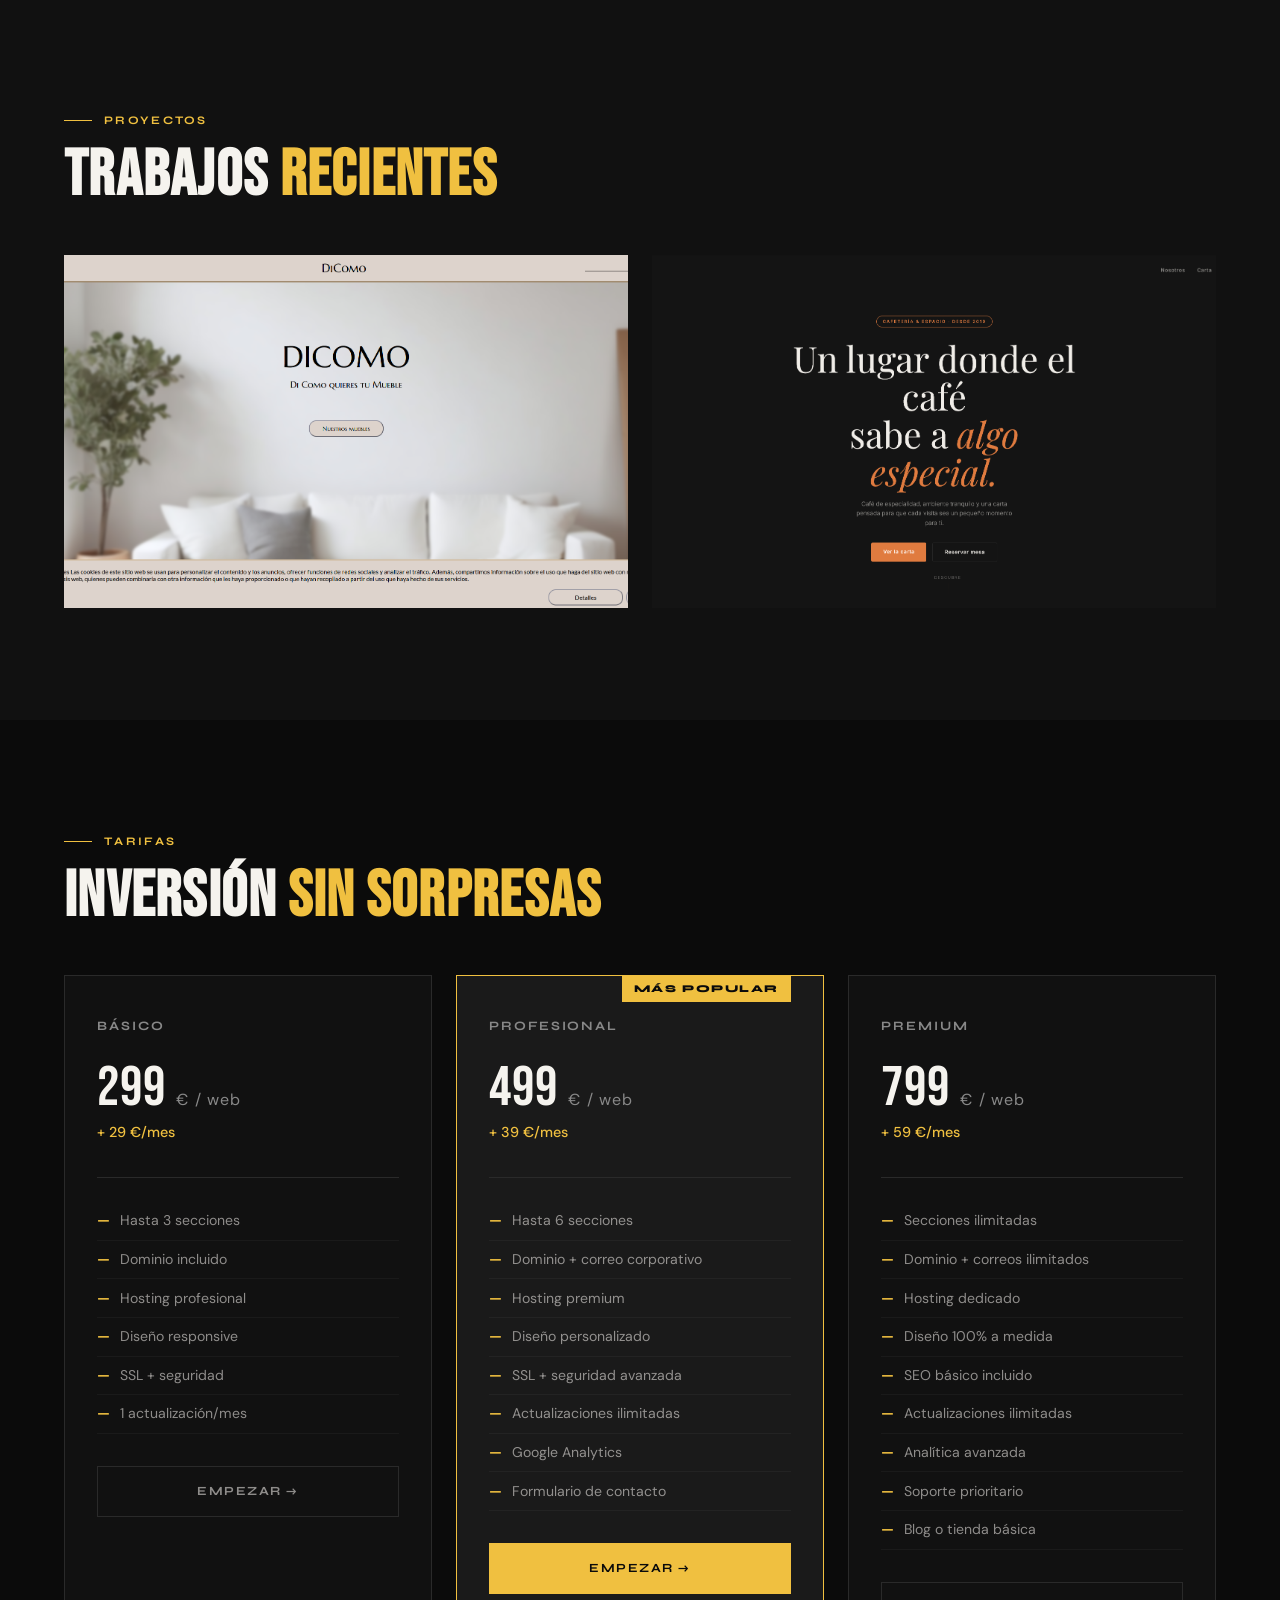
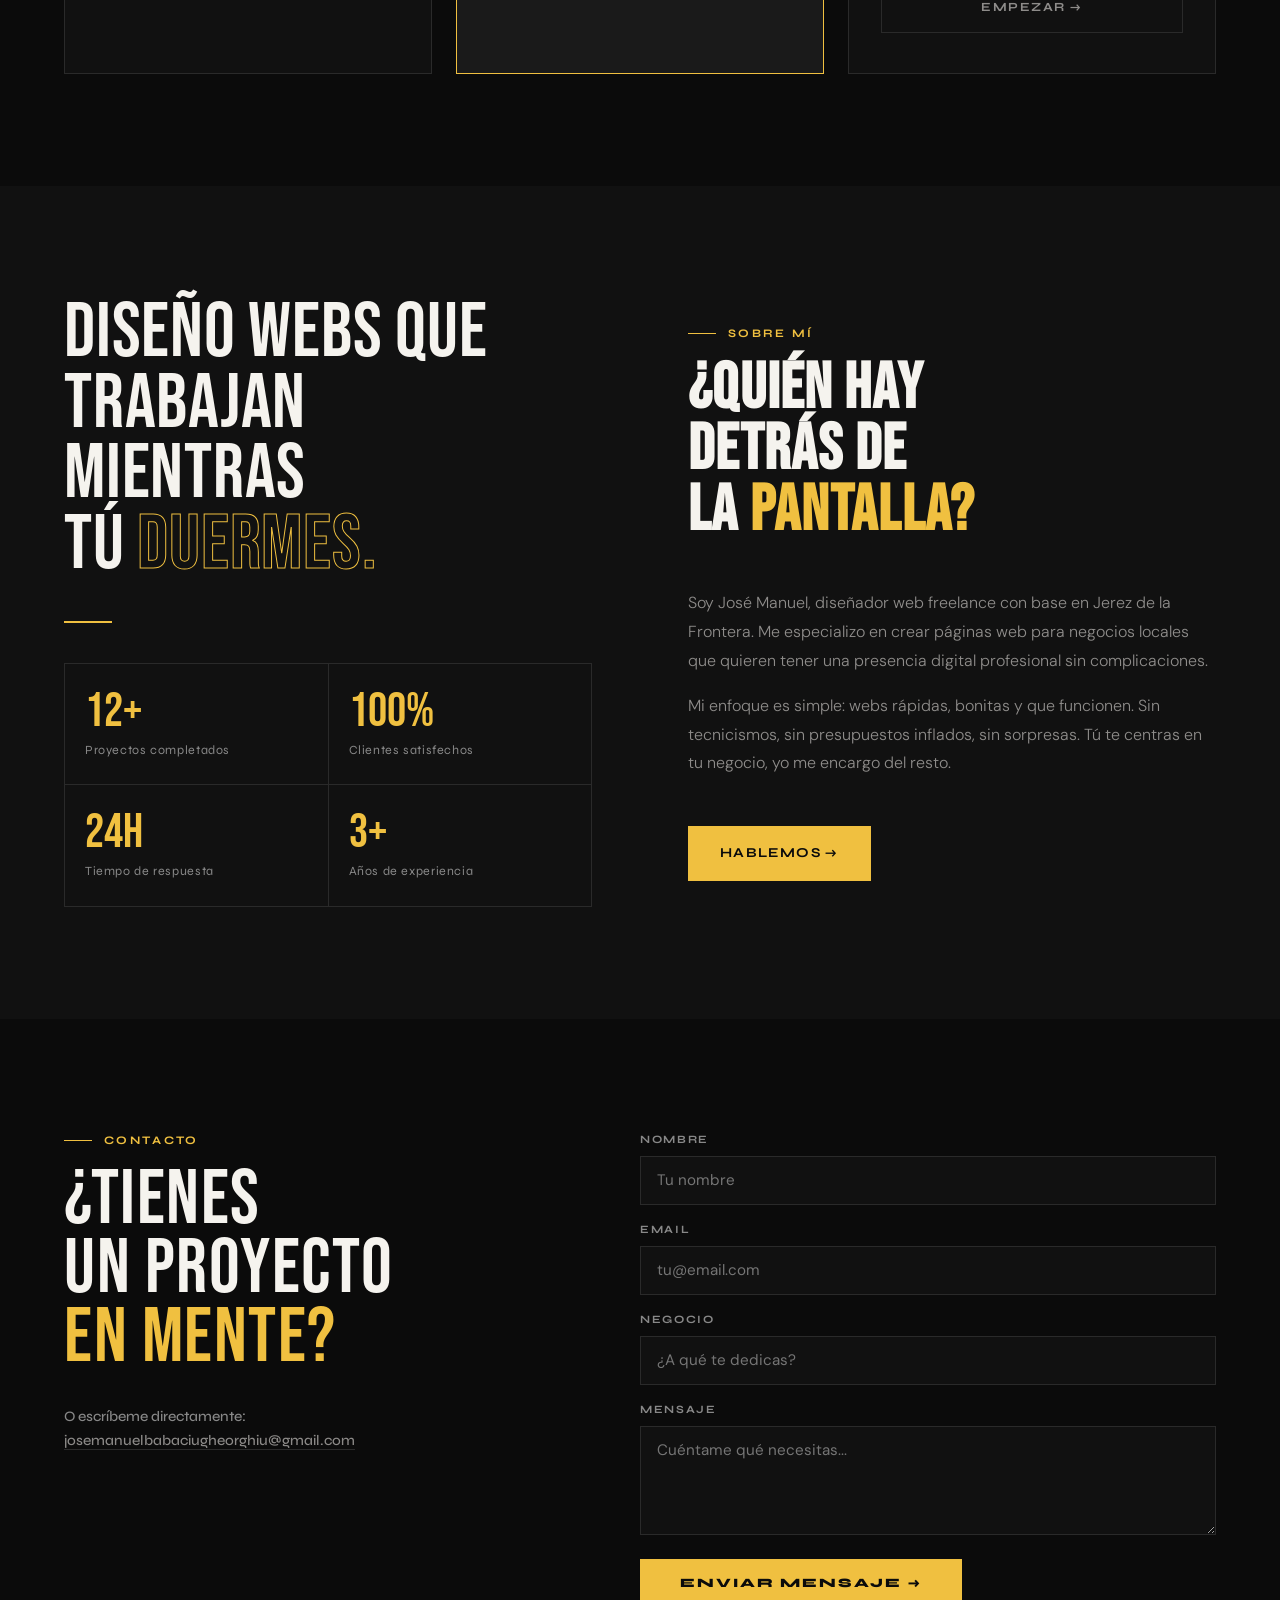
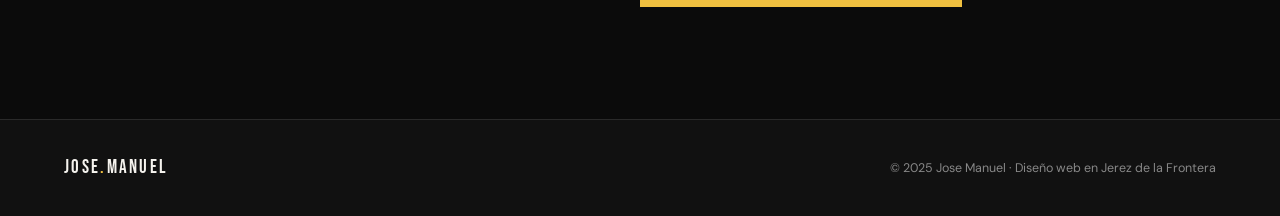
==== commit 2db7c320: "More projects" ====
--- a/index.html
+++ b/index.html
@@ -89,6 +89,7 @@
   <div class="section-label reveal">Proyectos</div>
   <h2 class="section-title reveal reveal-delay-1">Trabajos <em>recientes</em></h2>
   <div class="work-grid">
+
     <a class="work-item reveal reveal-delay-1" href="https://josemanuelbg.github.io/Trabajo-LDM/" target="_blank">
         <img src="/media/dicomo.png" alt="La Bodega del Sur" style="width:100%; height:100%; object-fit:cover; display:block; ">
       <div class="work-overlay">
@@ -96,14 +97,17 @@
         <div class="work-title">Dicomo</div>
       </div>
     </a>
-    <div class="work-item reveal reveal-delay-2">
-      <div class="work-item-bg"></div>
-      <div class="work-placeholder">CLÍN.</div>
-      <div class="work-overlay">
-        <div class="work-tag">Clínica Dental</div>
-        <div class="work-title">Clínica Dental Morales</div>
-      </div>
-    </div>
+
+    <a class="work-item reveal reveal-delay-2">
+              <img src="/media/AromaCafe.png" alt="La Bodega del Sur" style="width:100%; height:100%; object-fit:cover; display:block; ">
+
+      <div class="work-overlay">
+        <div class="work-tag">Cafeteria</div>
+        <div class="work-title">Aroma Cafe</div>
+      </div>
+    </a>
+    
+    <!--
     <div class="work-item reveal reveal-delay-3">
       <div class="work-item-bg"></div>
       <div class="work-placeholder">TALLER</div>
@@ -121,10 +125,12 @@
       </div>
     </div>
   </div>
+  
   <div class="work-bar reveal">
     <div class="work-count">12+</div>
     <a href="#contact" class="work-cta-link">Ver todos los proyectos →</a>
   </div>
+-->
 </section>
 
 <!-- PRICING -->
@@ -257,8 +263,8 @@
 
 <!-- FOOTER -->
 <footer>
-  <a href="#" class="footer-logo">[Tu<span>.</span>Nombre]</a>
-  <p class="footer-copy">© 2025 [Tu Nombre] · Diseño web en Jerez de la Frontera</p>
+  <a href="#" class="footer-logo">Jose<span>.</span>Manuel</a>
+  <p class="footer-copy">© 2025 Jose Manuel · Diseño web en Jerez de la Frontera</p>
 </footer>
 
 <script src="script.js"></script>
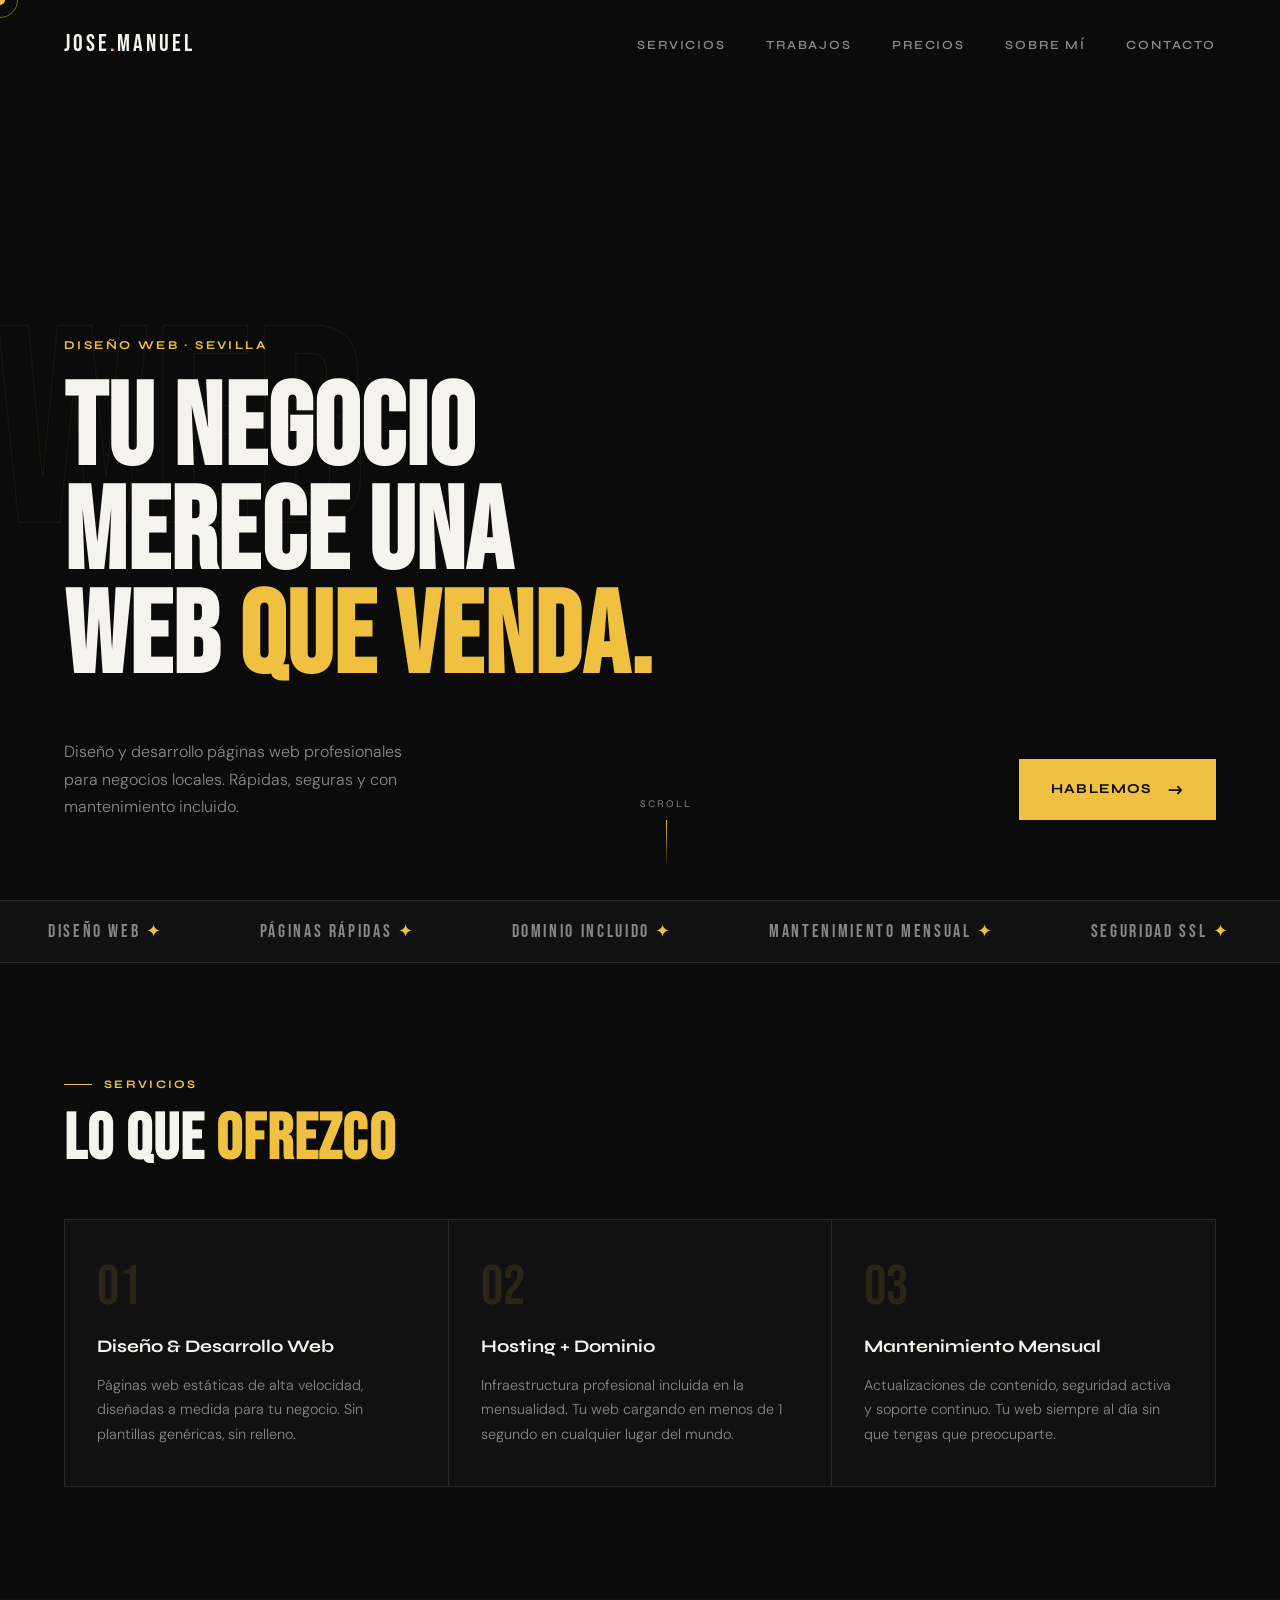
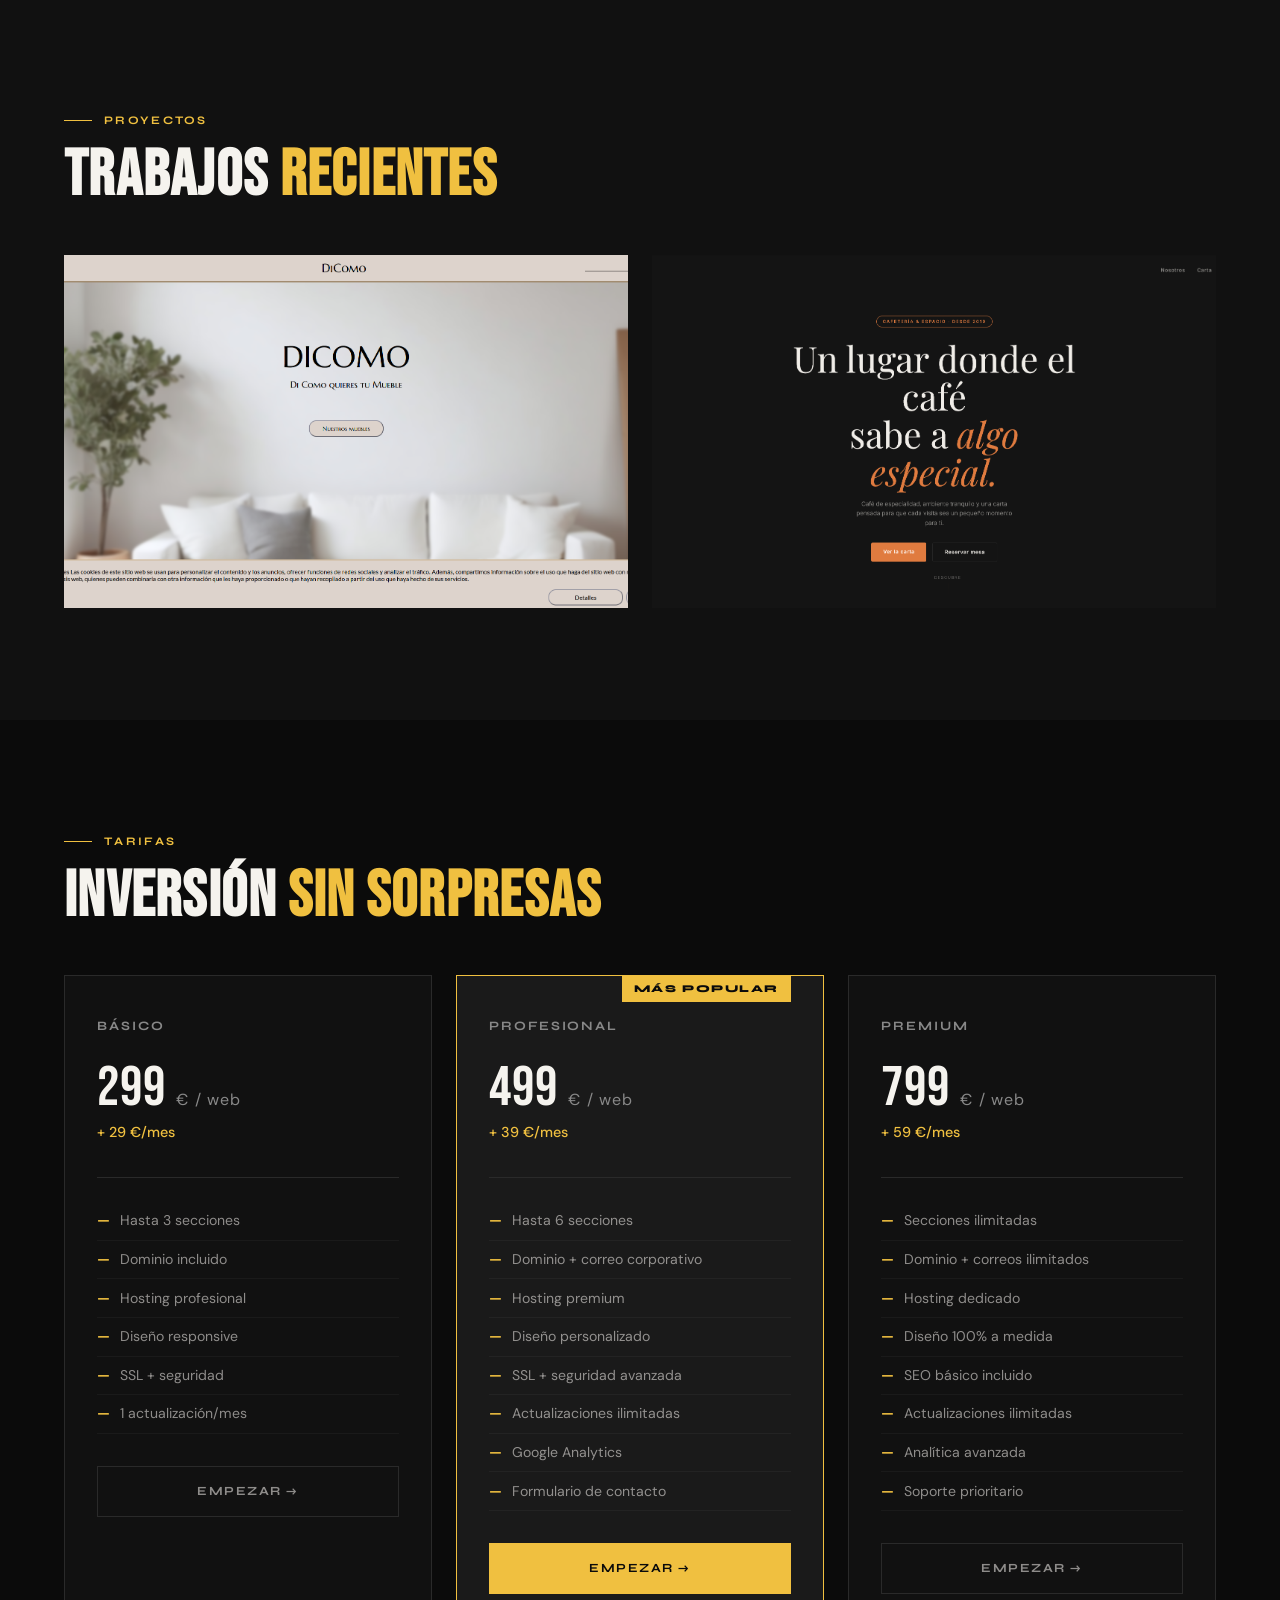
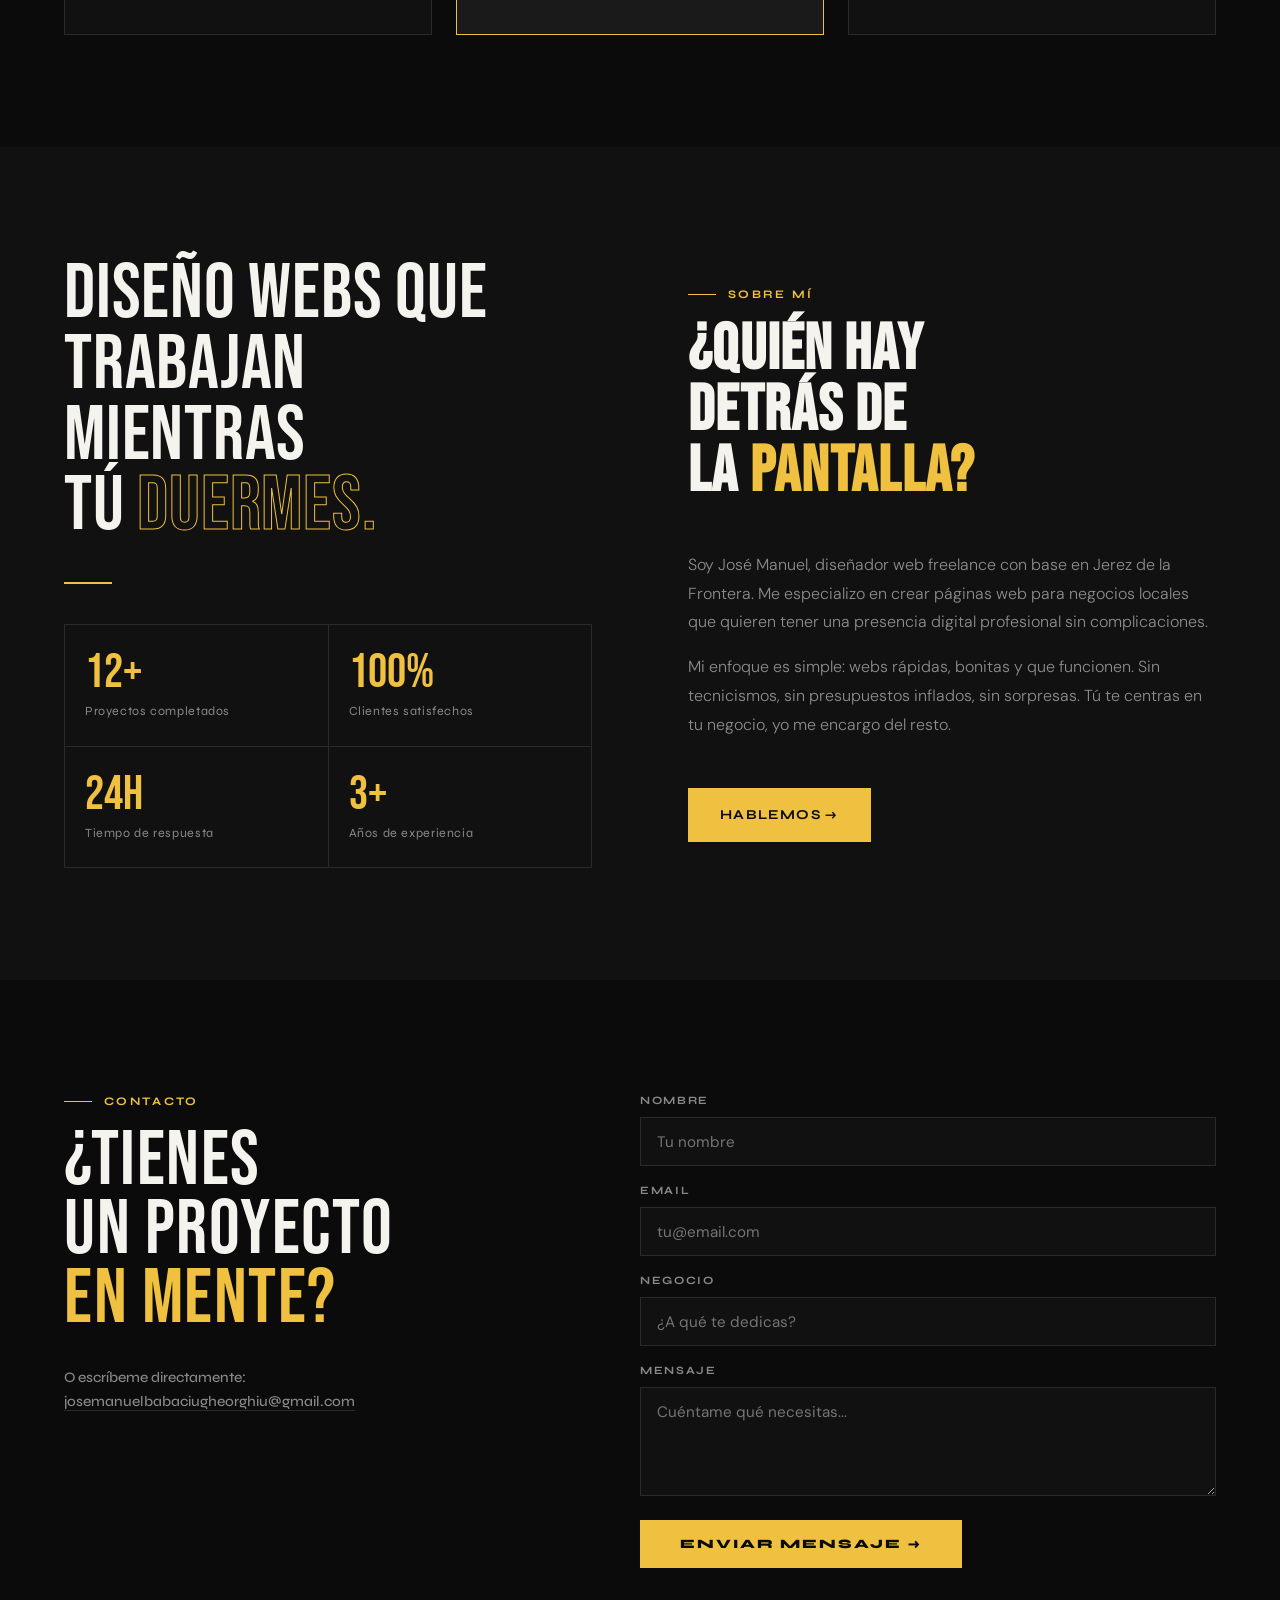
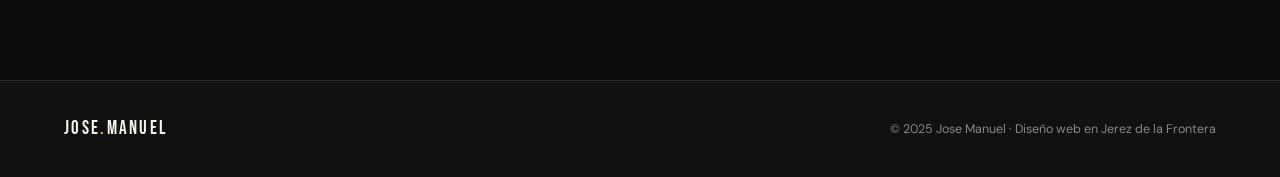
==== commit f6988b7b: "Remove blog or basic store item from list" ====
--- a/index.html
+++ b/index.html
@@ -91,15 +91,15 @@
   <div class="work-grid">
 
     <a class="work-item reveal reveal-delay-1" href="https://josemanuelbg.github.io/Trabajo-LDM/" target="_blank">
-        <img src="/media/dicomo.png" alt="La Bodega del Sur" style="width:100%; height:100%; object-fit:cover; display:block; ">
+        <img src="media/dicomo.png" alt="La Bodega del Sur" style="width:100%; height:100%; object-fit:cover; display:block; ">
       <div class="work-overlay">
         <div class="work-tag">Tienda de muebles</div>
         <div class="work-title">Dicomo</div>
       </div>
     </a>
 
-    <a class="work-item reveal reveal-delay-2">
-              <img src="/media/AromaCafe.png" alt="La Bodega del Sur" style="width:100%; height:100%; object-fit:cover; display:block; ">
+    <a class="work-item reveal reveal-delay-2" href="https://josemanuelbg.github.io/Cafe-Demo/" target="_blank">
+              <img src="media/AromaCafe.png" alt="La Bodega del Sur" style="width:100%; height:100%; object-fit:cover; display:block; ">
 
       <div class="work-overlay">
         <div class="work-tag">Cafeteria</div>
@@ -185,7 +185,6 @@
         <li>Actualizaciones ilimitadas</li>
         <li>Analítica avanzada</li>
         <li>Soporte prioritario</li>
-        <li>Blog o tienda básica</li>
       </ul>
       <a href="#contact" class="price-btn">Empezar →</a>
     </div>
@@ -269,4 +268,4 @@
 
 <script src="script.js"></script>
 </body>
-</html>+</html>
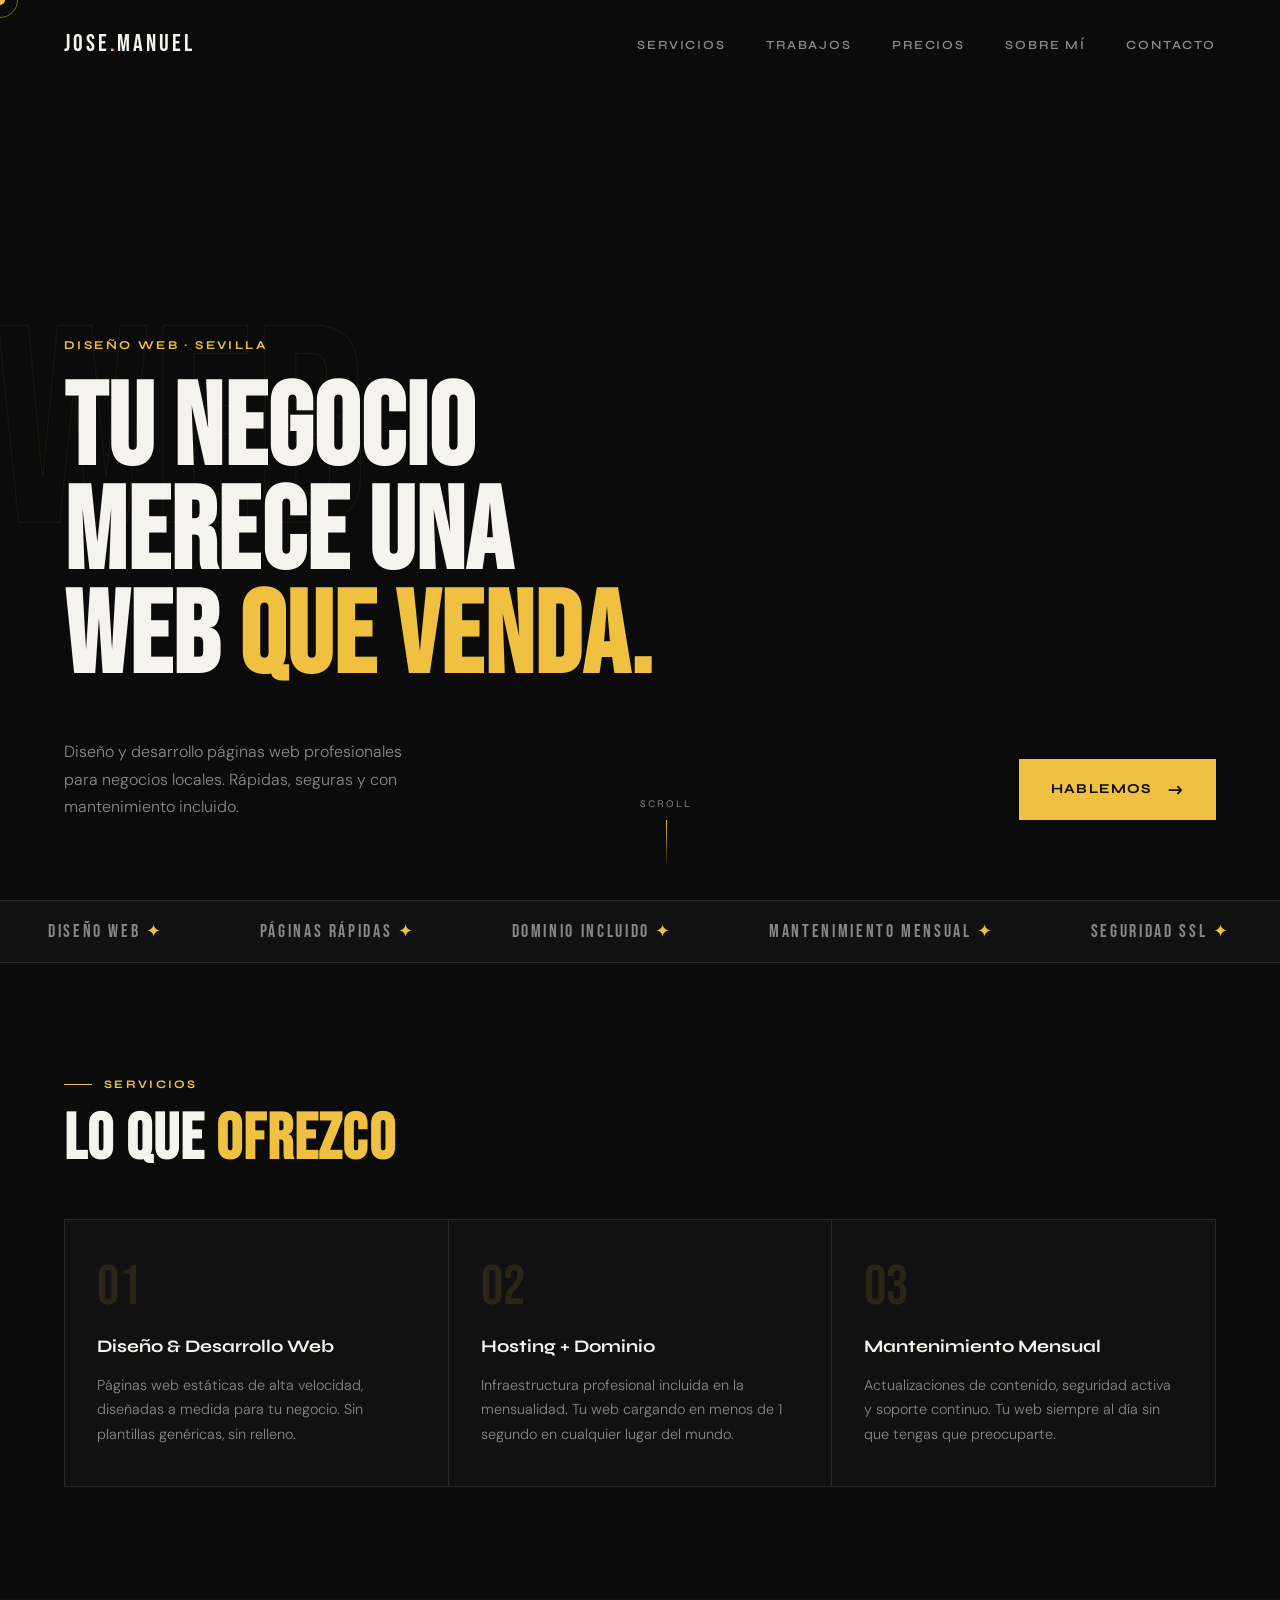
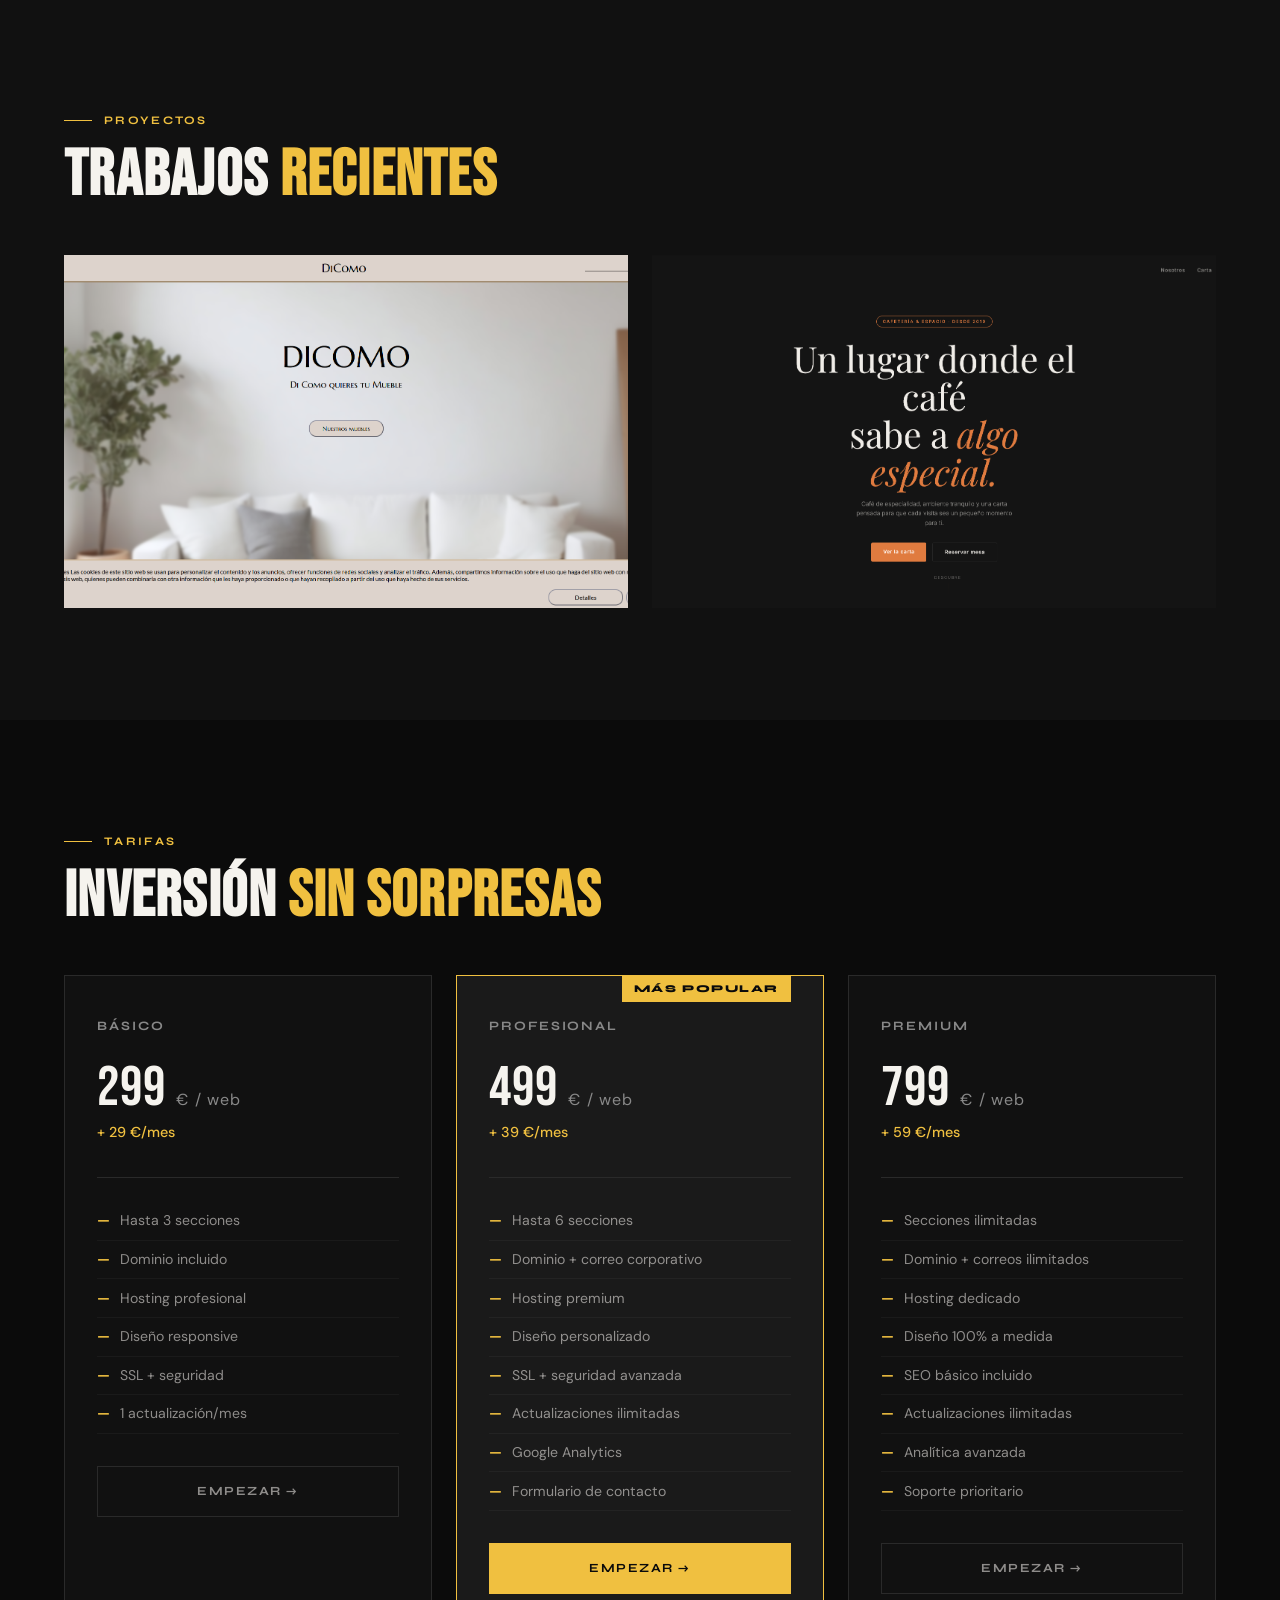
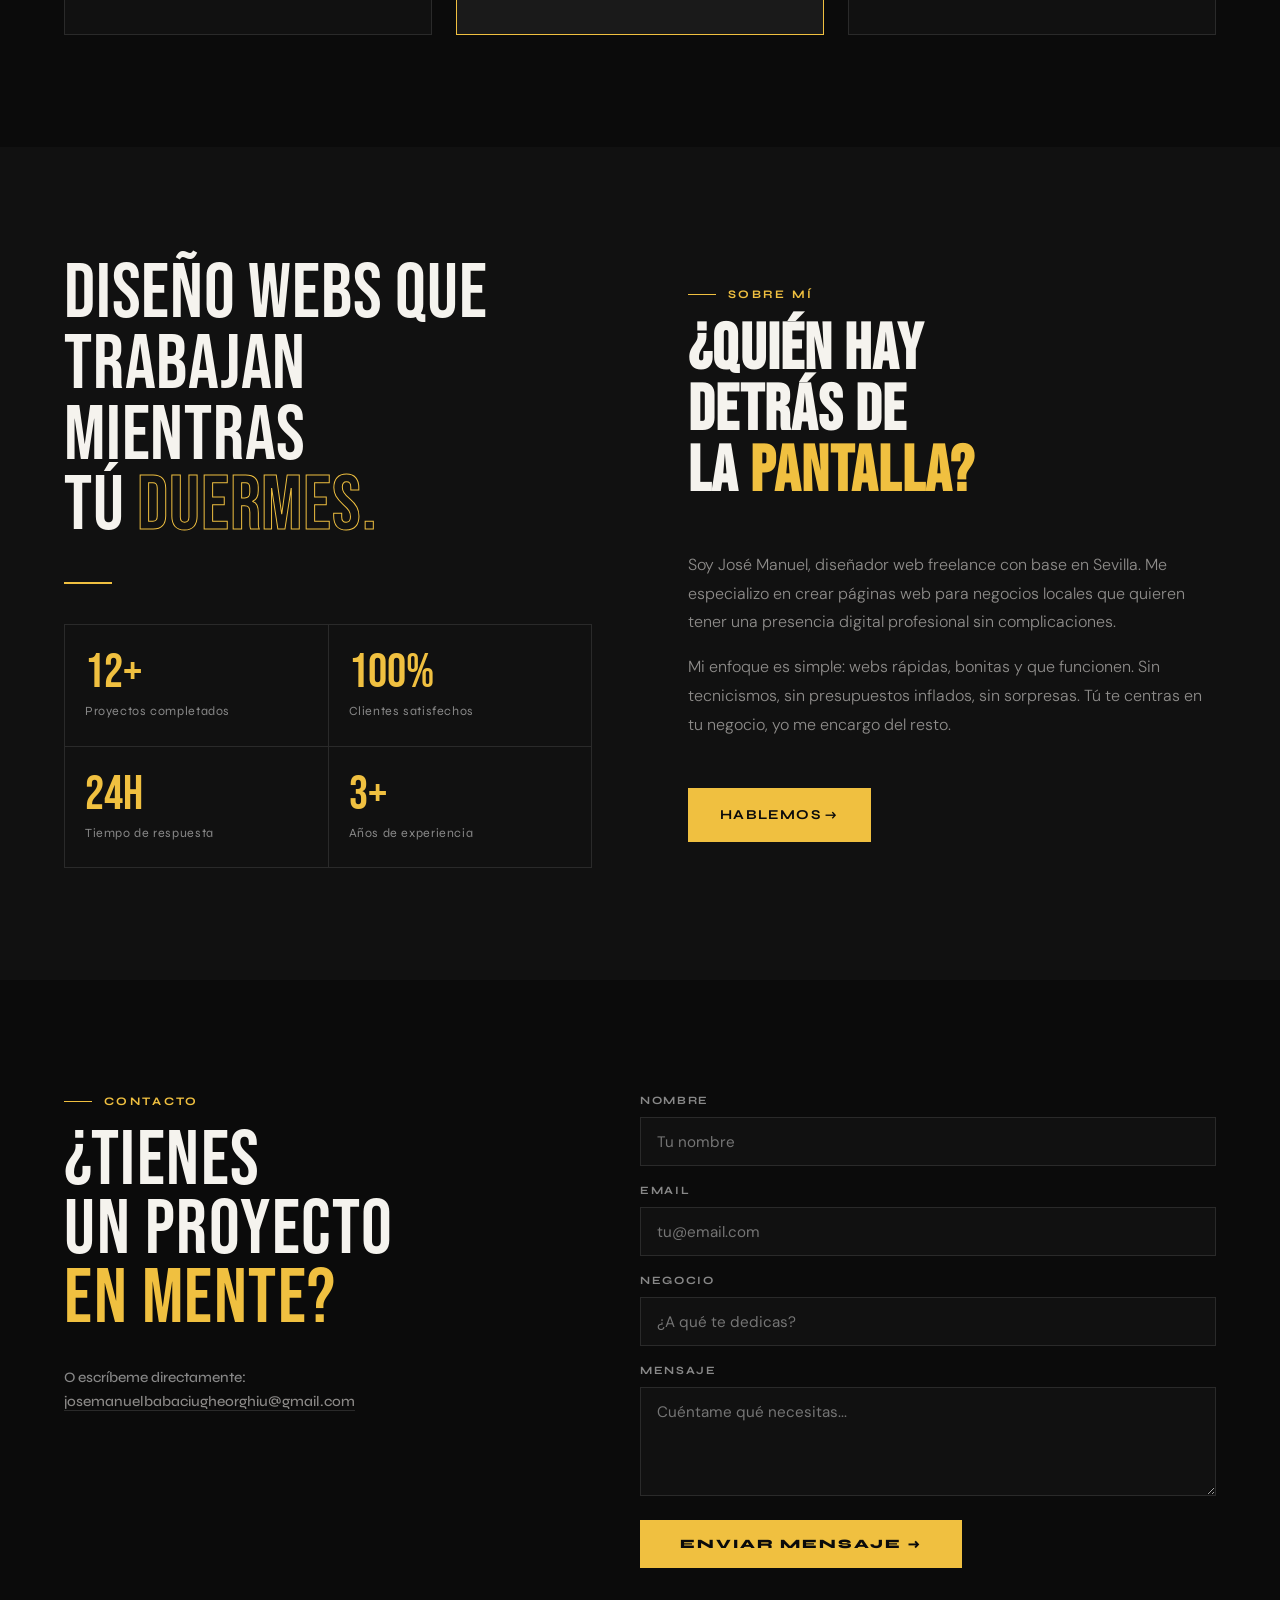
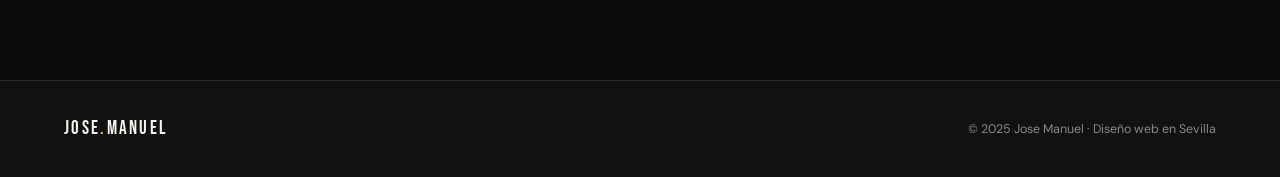
==== commit 00d1d2d0: "Update location from Jerez to Sevilla" ====
--- a/index.html
+++ b/index.html
@@ -220,7 +220,7 @@
   <div>
     <div class="section-label reveal">Sobre mí</div>
     <h2 class="section-title reveal reveal-delay-1">¿Quién hay<br>detrás de<br>la <em>pantalla?</em></h2>
-    <p class="about-text reveal reveal-delay-2">Soy José Manuel, diseñador web freelance con base en Jerez de la Frontera. Me especializo en crear páginas web para negocios locales que quieren tener una presencia digital profesional sin complicaciones.</p>
+    <p class="about-text reveal reveal-delay-2">Soy José Manuel, diseñador web freelance con base en Sevilla. Me especializo en crear páginas web para negocios locales que quieren tener una presencia digital profesional sin complicaciones.</p>
     <p class="about-text reveal reveal-delay-3">Mi enfoque es simple: webs rápidas, bonitas y que funcionen. Sin tecnicismos, sin presupuestos inflados, sin sorpresas. Tú te centras en tu negocio, yo me encargo del resto.</p>
     <a href="#contact" class="hero-cta reveal reveal-delay-4" style="margin-top: 2rem; display: inline-flex;">Hablemos →</a>
   </div>
@@ -263,7 +263,7 @@
 <!-- FOOTER -->
 <footer>
   <a href="#" class="footer-logo">Jose<span>.</span>Manuel</a>
-  <p class="footer-copy">© 2025 Jose Manuel · Diseño web en Jerez de la Frontera</p>
+  <p class="footer-copy">© 2025 Jose Manuel · Diseño web en Sevilla</p>
 </footer>
 
 <script src="script.js"></script>
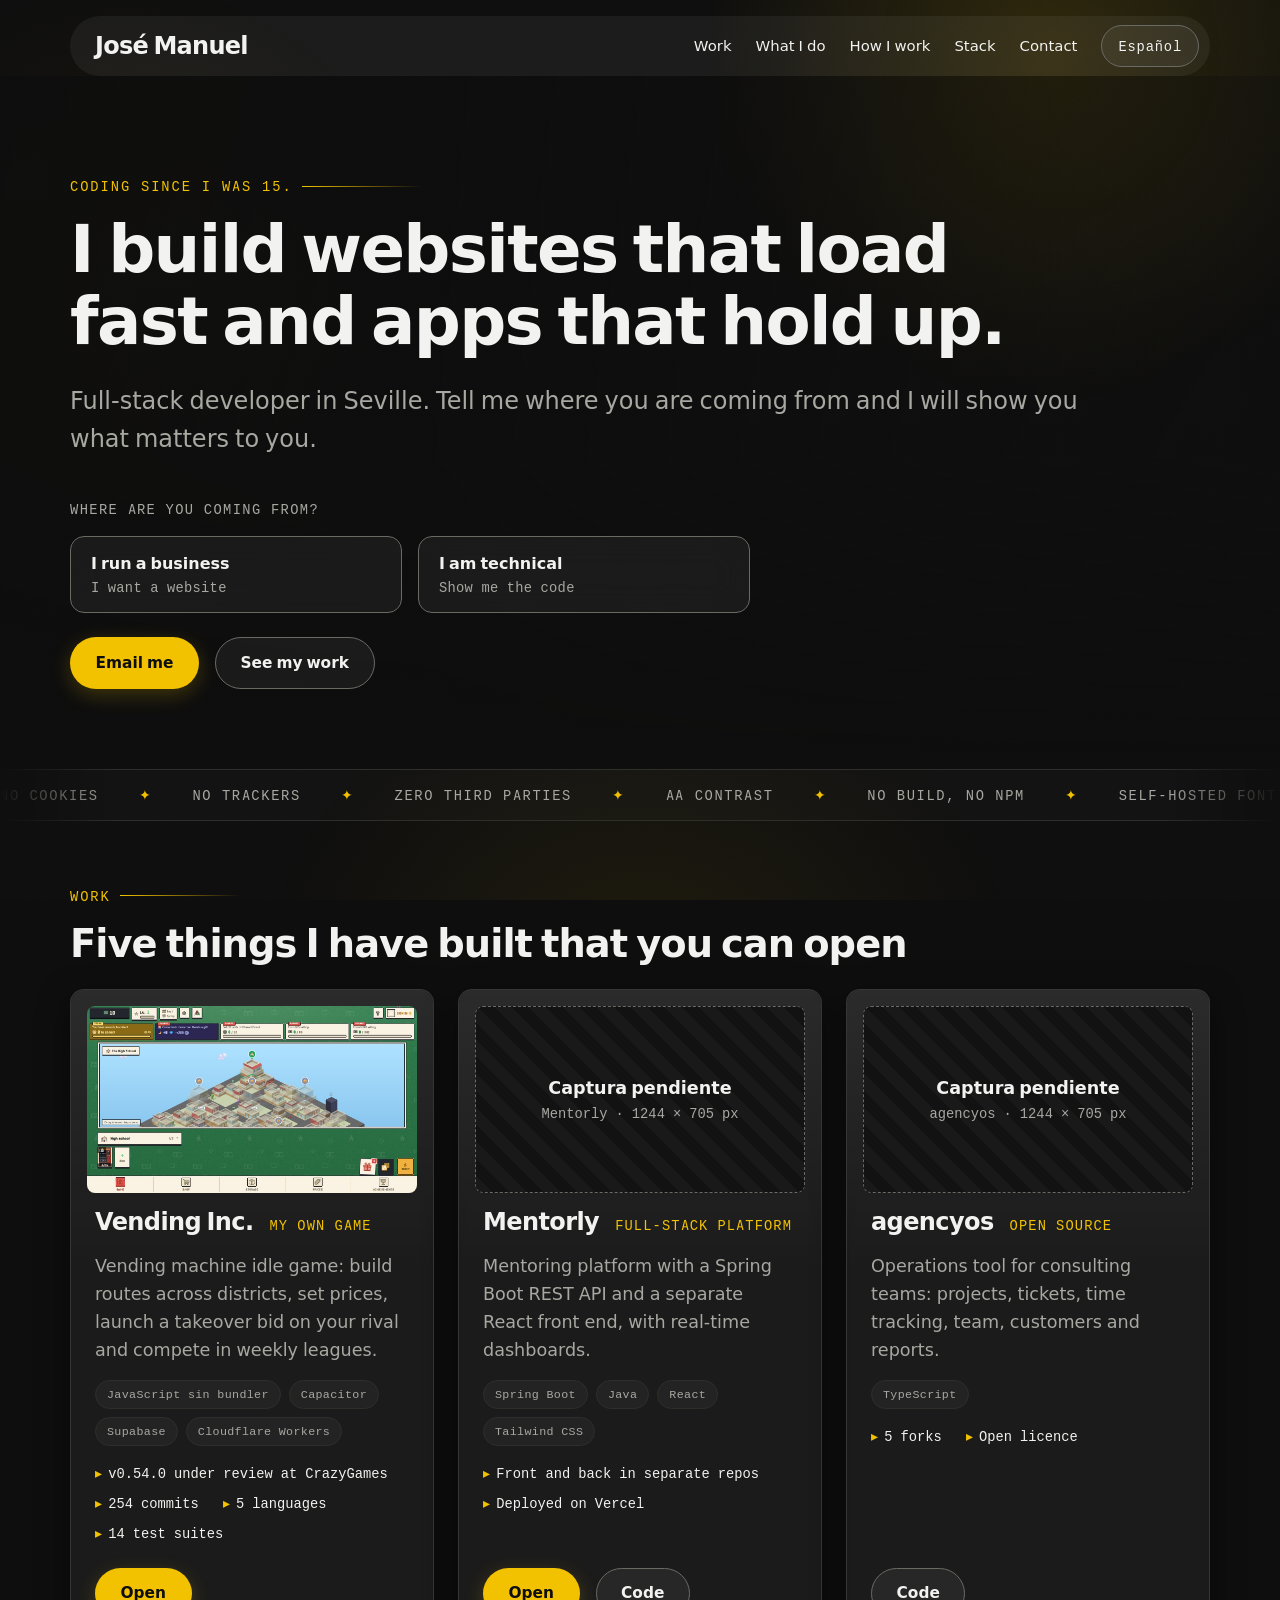
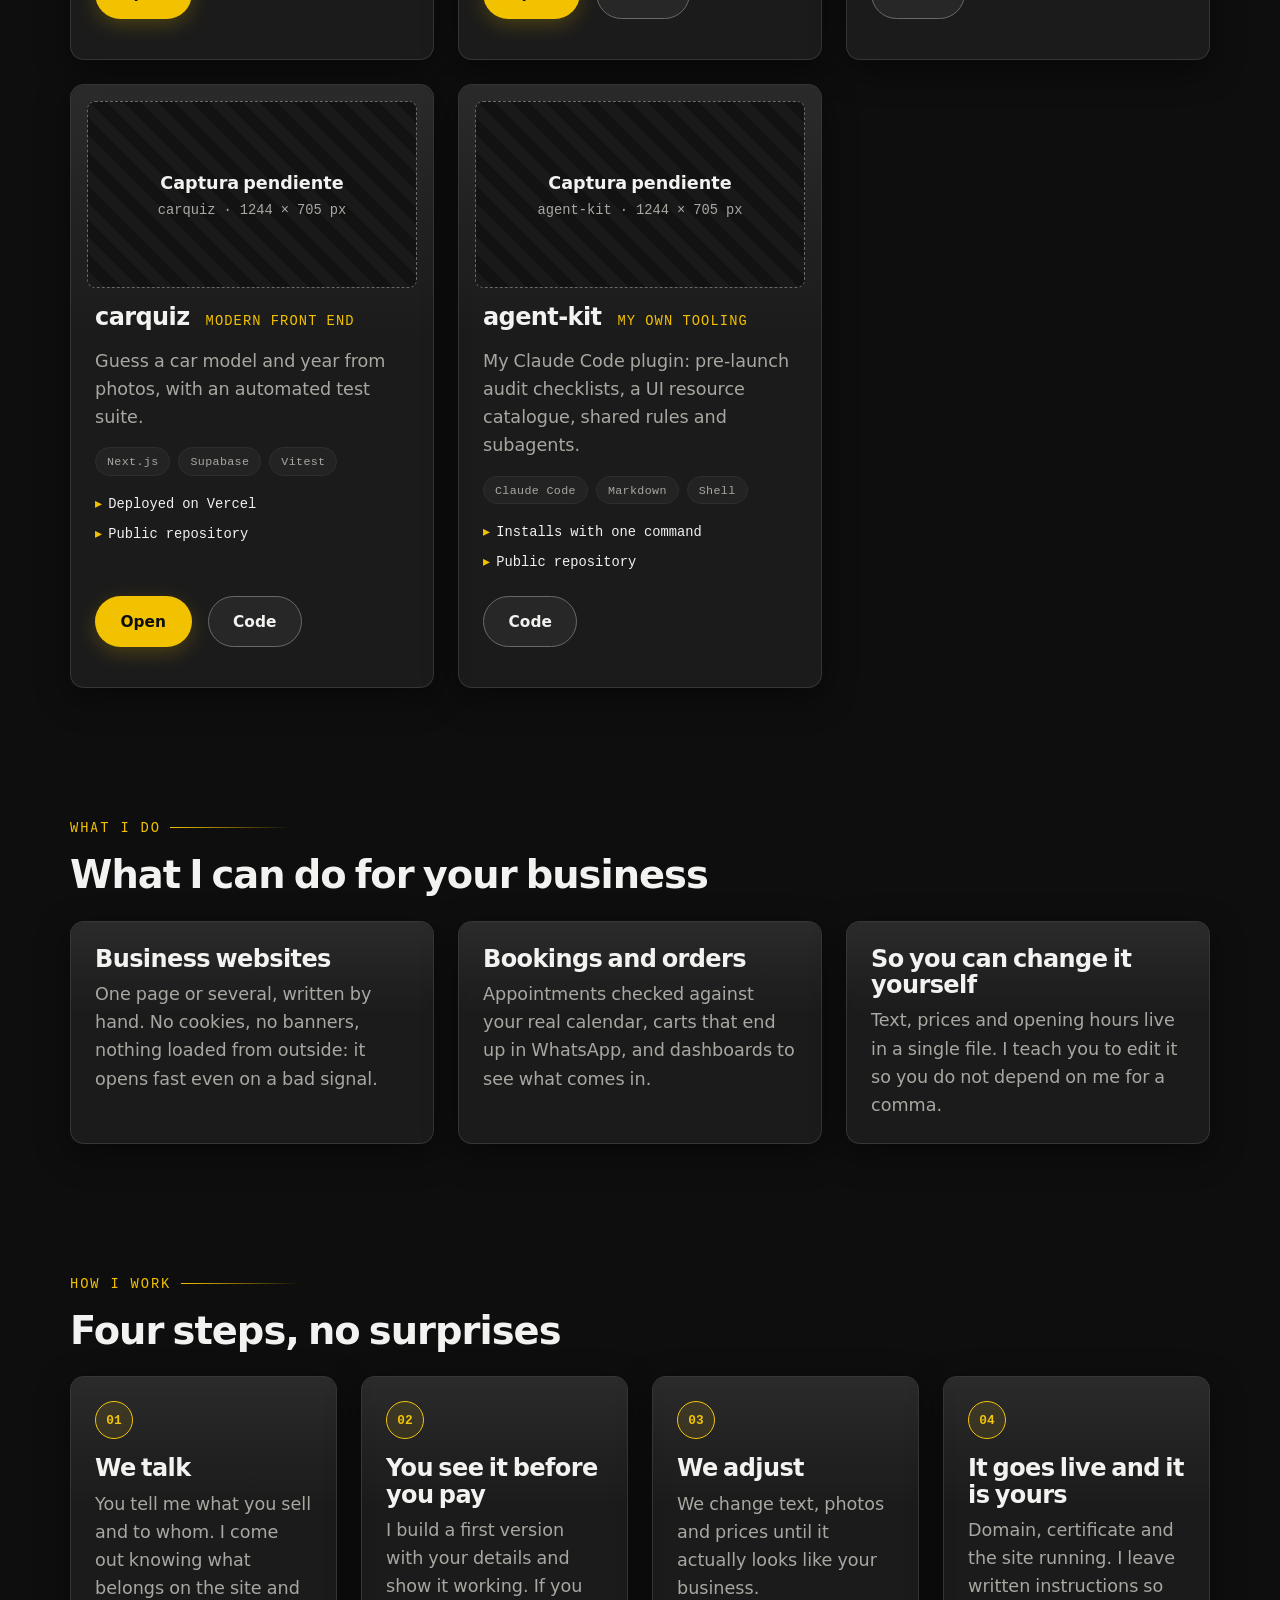
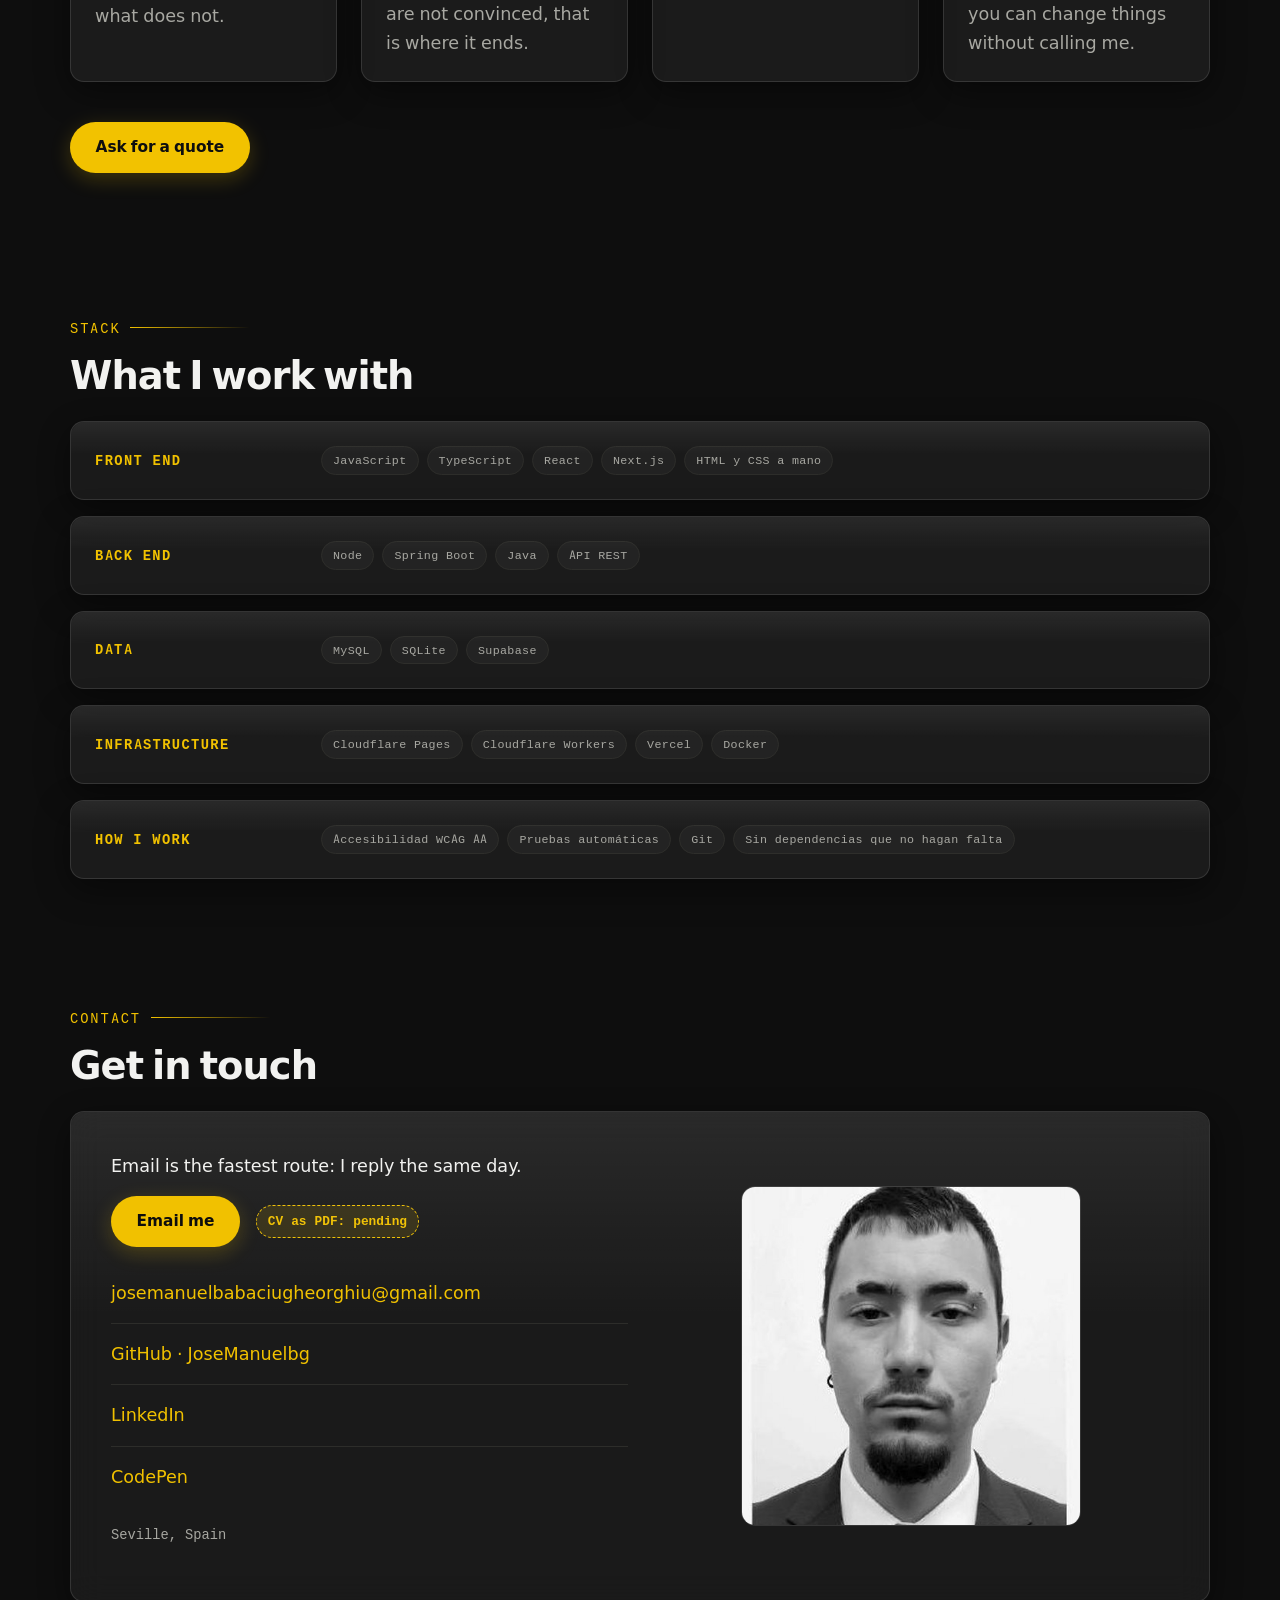
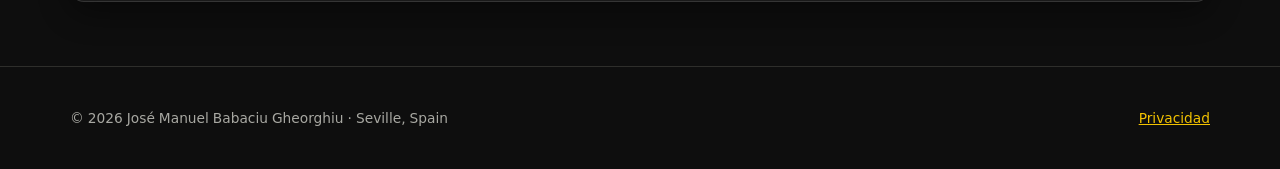
==== commit 251ad00f: "Sustituye el portfolio por la versión nueva Una página con anclas, bilingüe (español e inglés con de" ====
--- a/index.html
+++ b/index.html
@@ -1,271 +1,257 @@
-<!DOCTYPE html>
+<!doctype html>
 <html lang="es">
 <head>
-<meta charset="UTF-8">
-<meta name="viewport" content="width=device-width, initial-scale=1.0">
-<title>Jose Manuel — Diseño Web</title>
-<link rel="preconnect" href="https://fonts.googleapis.com">
-<link href="https://fonts.googleapis.com/css2?family=Bebas+Neue&family=Syne:wght@400;500;600;700;800&family=DM+Sans:ital,opsz,wght@0,9..40,300;0,9..40,400;0,9..40,500;1,9..40,300&display=swap" rel="stylesheet">
-<link rel="stylesheet" href="style.css">
+<meta charset="utf-8">
+<meta name="viewport" content="width=device-width, initial-scale=1">
+<title>José Manuel Babaciu Gheorghiu · Desarrollador full-stack en Sevilla</title>
+<meta name="description" content="Desarrollador full-stack en Sevilla. Webs para negocios que cargan rápido y aplicaciones con Spring Boot, React y TypeScript. Cinco proyectos abiertos que puedes revisar.">
+<!-- Web propia y real: sin noindex y con robots.txt en Allow. -->
+<!-- [PENDIENTE: dominio propio] Al comprarlo hay que cambiar canonical, og:url,
+     sitemap.xml, robots.txt y el JSON-LD de abajo. Mientras tanto, GitHub Pages bajo /Portfolio/. -->
+<link rel="canonical" href="https://josemanuelbg.github.io/Portfolio/">
+<meta name="theme-color" content="#0E0E0E">
+
+<!-- Las dos versiones de idioma son la misma URL: el idioma se elige en el
+     cliente. x-default apunta aquí para que el buscador no se invente nada. -->
+<link rel="alternate" hreflang="es" href="https://josemanuelbg.github.io/Portfolio/">
+<link rel="alternate" hreflang="en" href="https://josemanuelbg.github.io/Portfolio/">
+<link rel="alternate" hreflang="x-default" href="https://josemanuelbg.github.io/Portfolio/">
+
+<!-- Vista previa al pegar el enlace. Las rutas TIENEN que ser absolutas:
+     con una ruta relativa ni WhatsApp ni LinkedIn cogen la imagen. -->
+<meta property="og:type" content="profile">
+<meta property="og:locale" content="es_ES">
+<meta property="og:site_name" content="José Manuel Babaciu Gheorghiu">
+<meta property="og:title" content="José Manuel Babaciu Gheorghiu · Desarrollador full-stack">
+<meta property="og:description" content="Webs para negocios que cargan rápido y aplicaciones con Spring Boot, React y TypeScript. Cinco proyectos abiertos que puedes revisar.">
+<meta property="og:url" content="https://josemanuelbg.github.io/Portfolio/">
+<meta property="og:image" content="https://josemanuelbg.github.io/Portfolio/assets/img/og.jpg">
+<meta property="og:image:width" content="1200">
+<meta property="og:image:height" content="630">
+<meta property="og:image:alt" content="José Manuel Babaciu Gheorghiu, desarrollador full-stack en Sevilla">
+<meta name="twitter:card" content="summary_large_image">
+
+<link rel="icon" href="favicon.ico" sizes="32x32">
+<link rel="icon" href="assets/img/favicon.svg" type="image/svg+xml">
+<link rel="apple-touch-icon" href="assets/img/apple-touch-icon.png">
+<link rel="manifest" href="site.webmanifest">
+
+<!-- Tipografías autoalojadas: sin conexión a Google y sin entregar la IP
+     del visitante a un tercero. Se precargan las dos. -->
+<link rel="preload" href="assets/fuentes/space-grotesk.woff2" as="font" type="font/woff2" crossorigin>
+<link rel="preload" href="assets/fuentes/jetbrains-mono.woff2" as="font" type="font/woff2" crossorigin>
+<link rel="stylesheet" href="assets/estilos.css?v=2">
+<script>document.documentElement.classList.add("js");</script>
+
+<!-- Solo datos REALES. Lo pendiente (CV, dominio) no entra aquí. -->
+<script type="application/ld+json">
+{
+  "@context": "https://schema.org",
+  "@type": "Person",
+  "@id": "https://josemanuelbg.github.io/Portfolio/#persona",
+  "name": "José Manuel Babaciu Gheorghiu",
+  "alternateName": "JoseManuelbg",
+  "jobTitle": "Desarrollador full-stack",
+  "email": "mailto:josemanuelbabaciugheorghiu@gmail.com",
+  "url": "https://josemanuelbg.github.io/Portfolio/",
+  "address": {
+    "@type": "PostalAddress",
+    "addressLocality": "Sevilla",
+    "addressRegion": "Sevilla",
+    "addressCountry": "ES"
+  },
+  "knowsAbout": ["JavaScript", "TypeScript", "React", "Next.js", "Node", "Spring Boot", "Java", "Accesibilidad web"],
+  "sameAs": [
+    "https://github.com/JoseManuelbg",
+    "https://www.linkedin.com/in/josemanuelbg05/",
+    "https://codepen.io/JoseManuelbg"
+  ]
+}
+</script>
 </head>
 <body>
 
-<!-- CURSOR -->
-<div id="cursor"></div>
-<div id="cursor-ring"></div>
-
-<!-- NAV -->
-<nav id="nav">
-  <a href="#" class="nav-logo">Jose<span>.</span>Manuel</a>
-  <ul class="nav-links">
-    <li><a href="#services">Servicios</a></li>
-    <li><a href="#work">Trabajos</a></li>
-    <li><a href="#pricing">Precios</a></li>
-    <li><a href="#about">Sobre mí</a></li>
-    <li><a href="#contact">Contacto</a></li>
-  </ul>
-</nav>
-
-<!-- HERO -->
-<section id="hero">
-  <div class="hero-bg-text">WEB</div>
-  <div class="hero-tag">Diseño web · Sevilla</div>
-  <h1 class="hero-headline">Tu negocio<br>merece una<br>web <em>que venda.</em></h1>
-  <div class="hero-bottom">
-    <p class="hero-desc">Diseño y desarrollo páginas web profesionales para negocios locales. Rápidas, seguras y con mantenimiento incluido.</p>
-    <a href="#contact" class="hero-cta">Hablemos <span class="arrow">→</span></a>
+<a class="saltar" href="#contenido">Saltar al contenido</a>
+
+<!-- Capas decorativas. Fijas, sin eventos y detrás de todo: son lo que el
+     cristal difumina. Puro CSS, no cuestan una petición. -->
+<div class="fondo" aria-hidden="true"></div>
+<div class="grano" aria-hidden="true"></div>
+
+<!-- Cinta de aviso: la gobierna AVISO.visible en datos.js. Apagada. -->
+<div class="aviso-maqueta" data-aviso hidden>
+  <span></span>
+  <button type="button" data-cerrar-aviso aria-label="Cerrar aviso">×</button>
+</div>
+
+<header class="cabecera" data-cabecera>
+  <div class="cabecera__interior contenedor">
+    <a class="marca" href="#inicio"><span data-nombre-corto>José Manuel</span></a>
+
+    <button class="menu-boton" type="button" data-menu-boton aria-expanded="false" aria-controls="nav">
+      <span class="oculto-visual">Menú</span><span aria-hidden="true">☰</span>
+    </button>
+
+    <nav class="nav" id="nav" data-nav aria-label="Principal">
+      <a href="#trabajos" data-nav-clave="trabajos">Trabajos</a>
+      <a href="#servicios" data-nav-clave="servicios" data-solo="negocio">Qué hago</a>
+      <a href="#proceso" data-nav-clave="proceso" data-solo="negocio">Cómo trabajo</a>
+      <a href="#stack" data-nav-clave="stack" data-solo="tecnico">Stack</a>
+      <a href="#contacto" data-nav-clave="contacto">Contacto</a>
+      <button class="boton-idioma" type="button" data-idioma aria-label="Cambiar a inglés">English</button>
+    </nav>
   </div>
-  <div class="hero-scroll-line">
-    <span>Scroll</span>
-    <div class="scroll-bar"></div>
+</header>
+
+<main id="contenido">
+
+  <!-- ============ Héroe ============ -->
+  <section class="heroe" id="inicio">
+    <!-- La escena es decorativa: si Three.js no carga, queda el degradado
+         del velo sobre las manchas de .fondo y no se pierde nada. -->
+    <div class="escena" aria-hidden="true">
+      <canvas class="escena__lienzo" data-lienzo></canvas>
+      <div class="escena__velo"></div>
+    </div>
+
+    <div class="contenedor heroe__interior">
+      <div data-heroe-texto>
+        <p class="seccion__sobre" data-experiencia>Programando desde los 15 años.</p>
+        <h1 class="heroe__titulo" data-heroe-titulo>Hago webs que cargan rápido y aplicaciones que aguantan.</h1>
+        <p class="heroe__entrada" data-heroe-entrada>Desarrollador full-stack en Sevilla. Dime desde dónde llegas y te enseño lo que te interesa.</p>
+      </div>
+
+      <!-- Las dos mitades de la web: venta y portfolio. -->
+      <div class="selector">
+        <p class="selector__pregunta" data-selector-pregunta>¿Desde dónde llegas?</p>
+        <div class="selector__botones">
+          <button class="selector__boton" type="button" data-publico-boton="negocio" aria-pressed="false">
+            <span data-selector-texto="negocio">Tengo un negocio</span>
+            <span class="selector__pista" data-selector-texto="negocioPista">Quiero una web</span>
+          </button>
+          <button class="selector__boton" type="button" data-publico-boton="tecnico" aria-pressed="false">
+            <span data-selector-texto="tecnico">Soy técnico</span>
+            <span class="selector__pista" data-selector-texto="tecnicoPista">Enséñame el código</span>
+          </button>
+        </div>
+      </div>
+
+      <p class="grupo-botones">
+        <a class="boton boton--lleno" data-email data-boton="email" href="mailto:josemanuelbabaciugheorghiu@gmail.com">Escríbeme por correo</a>
+        <a class="boton boton--borde" data-boton="verTrabajos" href="#trabajos">Ver trabajos</a>
+      </p>
+    </div>
+  </section>
+
+  <!-- Cinta deslizante: solo hechos de esta misma web. Se pinta desde datos.js
+       y se para con prefers-reduced-motion. -->
+  <div class="cinta" data-cinta aria-hidden="true"></div>
+
+  <noscript>
+    <div class="contenedor aviso-sinjs">
+      <p><strong>Esta página usa JavaScript para los listados y para cambiar de idioma.</strong>
+      Sin él verás el texto principal y el contacto, que es lo importante.
+      Escríbeme a <a href="mailto:josemanuelbabaciugheorghiu@gmail.com">josemanuelbabaciugheorghiu@gmail.com</a>
+      o mira mi código en <a href="https://github.com/JoseManuelbg" rel="noopener">github.com/JoseManuelbg</a>.</p>
+    </div>
+  </noscript>
+
+  <!-- ============ Trabajos (los dos públicos) ============ -->
+  <section class="seccion" id="trabajos">
+    <div class="contenedor">
+      <p class="seccion__sobre" data-texto="trabajosSobre">Trabajos</p>
+      <h2 data-texto="trabajosTitulo">Cinco cosas que he hecho y puedes abrir</h2>
+      <div class="rejilla rejilla--2" data-proyectos>
+        <!-- Se pinta desde DATOS.proyectos -->
+      </div>
+    </div>
+  </section>
+
+  <!-- ============ Qué hago (venta) ============ -->
+  <section class="seccion" id="servicios" data-solo="negocio">
+    <div class="contenedor">
+      <p class="seccion__sobre" data-texto="serviciosSobre">Qué hago</p>
+      <h2 data-texto="serviciosTitulo">Lo que puedo hacer por tu negocio</h2>
+      <div class="rejilla rejilla--3" data-servicios>
+        <!-- Se pinta desde DATOS.servicios -->
+      </div>
+    </div>
+  </section>
+
+  <!-- ============ Cómo trabajo (venta) ============ -->
+  <section class="seccion" id="proceso" data-solo="negocio">
+    <div class="contenedor">
+      <p class="seccion__sobre" data-texto="procesoSobre">Cómo trabajo</p>
+      <h2 data-texto="procesoTitulo">Cuatro pasos y sin sorpresas</h2>
+      <ol class="proceso" data-proceso>
+        <!-- Se pinta desde DATOS.proceso -->
+      </ol>
+      <p class="grupo-botones" style="margin-top:2.5rem">
+        <a class="boton boton--lleno" data-email data-boton="presupuesto" href="mailto:josemanuelbabaciugheorghiu@gmail.com">Pedir presupuesto</a>
+      </p>
+    </div>
+  </section>
+
+  <!-- ============ Stack (portfolio) ============ -->
+  <section class="seccion" id="stack" data-solo="tecnico">
+    <div class="contenedor">
+      <p class="seccion__sobre" data-texto="stackSobre">Stack</p>
+      <h2 data-texto="stackTitulo">Con qué trabajo</h2>
+      <div class="stack" data-stack>
+        <!-- Se pinta desde DATOS.stack -->
+      </div>
+    </div>
+  </section>
+
+  <!-- ============ Contacto (los dos públicos) ============ -->
+  <section class="seccion" id="contacto">
+    <div class="contenedor">
+      <p class="seccion__sobre" data-texto="contactoSobre">Contacto</p>
+      <h2 data-texto="contactoTitulo">Escríbeme</h2>
+
+      <div class="vidrio contacto-panel revelar">
+        <div class="rejilla rejilla--2">
+          <div>
+            <p data-texto="contactoEntrada">El correo es la vía rápida: contesto el mismo día.</p>
+            <p class="grupo-botones">
+              <a class="boton boton--lleno" data-email data-boton="email" href="mailto:josemanuelbabaciugheorghiu@gmail.com">Escríbeme por correo</a>
+              <!-- Se convierte en enlace real cuando exista el PDF. -->
+              <span class="pendiente" data-cv>CV en PDF: pendiente</span>
+            </p>
+            <ul class="contacto">
+              <li><a data-email data-email-texto href="mailto:josemanuelbabaciugheorghiu@gmail.com">josemanuelbabaciugheorghiu@gmail.com</a></li>
+              <li><a data-github href="https://github.com/JoseManuelbg" target="_blank" rel="noopener">GitHub · JoseManuelbg</a></li>
+              <li><a data-linkedin href="https://www.linkedin.com/in/josemanuelbg05/" target="_blank" rel="noopener">LinkedIn</a></li>
+              <li><a data-codepen href="https://codepen.io/JoseManuelbg" target="_blank" rel="noopener">CodePen</a></li>
+            </ul>
+            <p class="contacto__lugar" data-ubicacion>Sevilla, España</p>
+          </div>
+
+          <div class="retrato-marco">
+            <!-- [PENDIENTE: foto decente] Ahora está el avatar de GitHub, que es
+                 una foto de carnet de baja resolución. Cambiar antes de enseñarla. -->
+            <img class="retrato" data-foto src="assets/img/retrato.jpg" width="440" height="440"
+                 alt="Retrato de José Manuel Babaciu Gheorghiu" loading="lazy" decoding="async">
+          </div>
+        </div>
+      </div>
+    </div>
+  </section>
+
+</main>
+
+<footer class="pie">
+  <div class="contenedor pie__interior">
+    <p class="pie__legal">© <span data-anio>2026</span> <span data-nombre>José Manuel Babaciu Gheorghiu</span> · <span data-ubicacion>Sevilla, España</span></p>
+    <p class="pie__enlaces"><a href="privacidad.html">Privacidad</a></p>
   </div>
-</section>
-
-<!-- MARQUEE -->
-<div class="marquee-section">
-  <div class="marquee-track">
-    <span class="marquee-item">Diseño Web <span>✦</span></span>
-    <span class="marquee-item">Páginas Rápidas <span>✦</span></span>
-    <span class="marquee-item">Dominio Incluido <span>✦</span></span>
-    <span class="marquee-item">Mantenimiento Mensual <span>✦</span></span>
-    <span class="marquee-item">Seguridad SSL <span>✦</span></span>
-    <span class="marquee-item">Diseño Responsive <span>✦</span></span>
-    <span class="marquee-item">Negocios Locales <span>✦</span></span>
-    <span class="marquee-item">Diseño Web <span>✦</span></span>
-    <span class="marquee-item">Páginas Rápidas <span>✦</span></span>
-    <span class="marquee-item">Dominio Incluido <span>✦</span></span>
-    <span class="marquee-item">Mantenimiento Mensual <span>✦</span></span>
-    <span class="marquee-item">Seguridad SSL <span>✦</span></span>
-    <span class="marquee-item">Diseño Responsive <span>✦</span></span>
-    <span class="marquee-item">Negocios Locales <span>✦</span></span>
-  </div>
-</div>
-
-<!-- SERVICES -->
-<section id="services">
-  <div class="section-label reveal">Servicios</div>
-  <h2 class="section-title reveal reveal-delay-1">Lo que <em>ofrezco</em></h2>
-  <div class="services-grid">
-    <div class="service-card reveal reveal-delay-1">
-      <div class="service-num">01</div>
-      <div class="service-name">Diseño & Desarrollo Web</div>
-      <p class="service-desc">Páginas web estáticas de alta velocidad, diseñadas a medida para tu negocio. Sin plantillas genéricas, sin relleno.</p>
-    </div>
-    <div class="service-card reveal reveal-delay-2">
-      <div class="service-num">02</div>
-      <div class="service-name">Hosting + Dominio</div>
-      <p class="service-desc">Infraestructura profesional incluida en la mensualidad. Tu web cargando en menos de 1 segundo en cualquier lugar del mundo.</p>
-    </div>
-    <div class="service-card reveal reveal-delay-3">
-      <div class="service-num">03</div>
-      <div class="service-name">Mantenimiento Mensual</div>
-      <p class="service-desc">Actualizaciones de contenido, seguridad activa y soporte continuo. Tu web siempre al día sin que tengas que preocuparte.</p>
-    </div>
-  </div>
-</section>
-
-<!-- WORK -->
-<section id="work">
-  <div class="section-label reveal">Proyectos</div>
-  <h2 class="section-title reveal reveal-delay-1">Trabajos <em>recientes</em></h2>
-  <div class="work-grid">
-
-    <a class="work-item reveal reveal-delay-1" href="https://josemanuelbg.github.io/Trabajo-LDM/" target="_blank">
-        <img src="media/dicomo.png" alt="La Bodega del Sur" style="width:100%; height:100%; object-fit:cover; display:block; ">
-      <div class="work-overlay">
-        <div class="work-tag">Tienda de muebles</div>
-        <div class="work-title">Dicomo</div>
-      </div>
-    </a>
-
-    <a class="work-item reveal reveal-delay-2" href="https://josemanuelbg.github.io/Cafe-Demo/" target="_blank">
-              <img src="media/AromaCafe.png" alt="La Bodega del Sur" style="width:100%; height:100%; object-fit:cover; display:block; ">
-
-      <div class="work-overlay">
-        <div class="work-tag">Cafeteria</div>
-        <div class="work-title">Aroma Cafe</div>
-      </div>
-    </a>
-    
-    <!--
-    <div class="work-item reveal reveal-delay-3">
-      <div class="work-item-bg"></div>
-      <div class="work-placeholder">TALLER</div>
-      <div class="work-overlay">
-        <div class="work-tag">Taller Mecánico</div>
-        <div class="work-title">AutoSur Jerez</div>
-      </div>
-    </div>
-    <div class="work-item reveal reveal-delay-4">
-      <div class="work-item-bg"></div>
-      <div class="work-placeholder">ESTUD.</div>
-      <div class="work-overlay">
-        <div class="work-tag">Estudio Jurídico</div>
-        <div class="work-title">Bufete García & Asociados</div>
-      </div>
-    </div>
-  </div>
-  
-  <div class="work-bar reveal">
-    <div class="work-count">12+</div>
-    <a href="#contact" class="work-cta-link">Ver todos los proyectos →</a>
-  </div>
--->
-</section>
-
-<!-- PRICING -->
-<section id="pricing">
-  <div class="section-label reveal">Tarifas</div>
-  <h2 class="section-title reveal reveal-delay-1">Inversión <em>sin sorpresas</em></h2>
-  <div class="pricing-grid">
-    <div class="price-card reveal reveal-delay-1">
-      <div class="price-name">Básico</div>
-      <div class="price-setup">299 <span>€ / web</span></div>
-      <div class="price-monthly">+ 29 €/mes</div>
-      <div class="price-divider"></div>
-      <ul class="price-features">
-        <li>Hasta 3 secciones</li>
-        <li>Dominio incluido</li>
-        <li>Hosting profesional</li>
-        <li>Diseño responsive</li>
-        <li>SSL + seguridad</li>
-        <li>1 actualización/mes</li>
-      </ul>
-      <a href="#contact" class="price-btn">Empezar →</a>
-    </div>
-    <div class="price-card featured reveal reveal-delay-2">
-      <div class="price-badge">Más popular</div>
-      <div class="price-name">Profesional</div>
-      <div class="price-setup">499 <span>€ / web</span></div>
-      <div class="price-monthly">+ 39 €/mes</div>
-      <div class="price-divider"></div>
-      <ul class="price-features">
-        <li>Hasta 6 secciones</li>
-        <li>Dominio + correo corporativo</li>
-        <li>Hosting premium</li>
-        <li>Diseño personalizado</li>
-        <li>SSL + seguridad avanzada</li>
-        <li>Actualizaciones ilimitadas</li>
-        <li>Google Analytics</li>
-        <li>Formulario de contacto</li>
-      </ul>
-      <a href="#contact" class="price-btn">Empezar →</a>
-    </div>
-    <div class="price-card reveal reveal-delay-3">
-      <div class="price-name">Premium</div>
-      <div class="price-setup">799 <span>€ / web</span></div>
-      <div class="price-monthly">+ 59 €/mes</div>
-      <div class="price-divider"></div>
-      <ul class="price-features">
-        <li>Secciones ilimitadas</li>
-        <li>Dominio + correos ilimitados</li>
-        <li>Hosting dedicado</li>
-        <li>Diseño 100% a medida</li>
-        <li>SEO básico incluido</li>
-        <li>Actualizaciones ilimitadas</li>
-        <li>Analítica avanzada</li>
-        <li>Soporte prioritario</li>
-      </ul>
-      <a href="#contact" class="price-btn">Empezar →</a>
-    </div>
-  </div>
-</section>
-
-<!-- ABOUT -->
-<section id="about">
-  <div>
-    <div class="about-statement reveal">
-      Diseño webs que<br>trabajan<br>mientras<br>tú <em>duermes.</em>
-    </div>
-    <div class="about-divider reveal reveal-delay-1"></div>
-    <div class="about-stats reveal reveal-delay-2">
-      <div class="stat-box">
-        <div class="stat-num">12+</div>
-        <div class="stat-label">Proyectos completados</div>
-      </div>
-      <div class="stat-box">
-        <div class="stat-num">100%</div>
-        <div class="stat-label">Clientes satisfechos</div>
-      </div>
-      <div class="stat-box">
-        <div class="stat-num">24h</div>
-        <div class="stat-label">Tiempo de respuesta</div>
-      </div>
-      <div class="stat-box">
-        <div class="stat-num">3+</div>
-        <div class="stat-label">Años de experiencia</div>
-      </div>
-    </div>
-  </div>
-  <div>
-    <div class="section-label reveal">Sobre mí</div>
-    <h2 class="section-title reveal reveal-delay-1">¿Quién hay<br>detrás de<br>la <em>pantalla?</em></h2>
-    <p class="about-text reveal reveal-delay-2">Soy José Manuel, diseñador web freelance con base en Sevilla. Me especializo en crear páginas web para negocios locales que quieren tener una presencia digital profesional sin complicaciones.</p>
-    <p class="about-text reveal reveal-delay-3">Mi enfoque es simple: webs rápidas, bonitas y que funcionen. Sin tecnicismos, sin presupuestos inflados, sin sorpresas. Tú te centras en tu negocio, yo me encargo del resto.</p>
-    <a href="#contact" class="hero-cta reveal reveal-delay-4" style="margin-top: 2rem; display: inline-flex;">Hablemos →</a>
-  </div>
-</section>
-
-
-<!-- CONTACT -->
-<section id="contact">
-  <div class="contact-inner">
-    <div>
-      <div class="section-label reveal">Contacto</div>
-      <div class="contact-big reveal reveal-delay-1">¿Tienes<br>un proyecto<br><em>en mente?</em></div>
-      <div class="contact-email reveal reveal-delay-2">
-        O escríbeme directamente:<br>
-        <a href="mailto:josemanuelbabaciugheorghiu@gmail.com">josemanuelbabaciugheorghiu@gmail.com</a>
-      </div>
-    </div>
-    <form class="contact-form reveal reveal-delay-2" onsubmit="return false;">
-      <div class="form-group">
-        <label>Nombre</label>
-        <input type="text" placeholder="Tu nombre">
-      </div>
-      <div class="form-group">
-        <label>Email</label>
-        <input type="email" placeholder="tu@email.com">
-      </div>
-      <div class="form-group">
-        <label>Negocio</label>
-        <input type="text" placeholder="¿A qué te dedicas?">
-      </div>
-      <div class="form-group">
-        <label>Mensaje</label>
-        <textarea rows="4" placeholder="Cuéntame qué necesitas..."></textarea>
-      </div>
-      <button type="submit" class="form-submit">Enviar mensaje →</button>
-    </form>
-  </div>
-</section>
-
-<!-- FOOTER -->
-<footer>
-  <a href="#" class="footer-logo">Jose<span>.</span>Manuel</a>
-  <p class="footer-copy">© 2025 Jose Manuel · Diseño web en Sevilla</p>
 </footer>
 
-<script src="script.js"></script>
+<!-- GSAP autoalojado, nunca por CDN: así la CSP se queda en default-src 'self'.
+     Si estos dos no cargaran, app.js cae solo a IntersectionObserver. -->
+<script src="assets/lib/gsap.min.js?v=2" defer></script>
+<script src="assets/lib/ScrollTrigger.min.js?v=2" defer></script>
+<script src="assets/datos.js?v=2" defer></script>
+<script src="assets/app.js?v=2" defer></script>
 </body>
 </html>
--- a/assets/estilos.css
+++ b/assets/estilos.css
@@ -0,0 +1,523 @@
+/* ==========================================================================
+   Portfolio de José Manuel — hoja de estilos
+   --------------------------------------------------------------------------
+   Paleta del brief: negro, blanco y amarillo, con acabado de cristal
+   (glassmorphism). Ni el negro ni el blanco son puros: el negro puro sobre
+   OLED vibra y el blanco puro cansa en un texto largo.
+
+   EL CRISTAL Y EL CONTRASTE
+   Un panel translúcido cambia el color de fondo real bajo el texto, así que
+   aquí el cristal está acotado a propósito: el tinte es claro pero MUY poco
+   opaco (0,055), de forma que sobre --papel el fondo compuesto se queda en
+   #1B1B1B y el texto sigue cumpliendo de sobra. Donde hay escena 3D detrás
+   se pone un velo oscuro (.escena__velo) para que el compuesto no suba.
+   Si subes la opacidad del cristal, vuelve a medir los contrastes.
+
+   Contraste medido (texto AA 4.5:1; bordes de control AA 3:1):
+     --tinta        sobre --papel          17.22:1  AAA
+     --tinta        sobre cristal (#1B1B1B) 15.37:1 AAA
+     --tinta-media  sobre --papel           8.08:1  AAA
+     --tinta-media  sobre cristal (#1B1B1B)  7.21:1 AAA
+     --acento       sobre --papel          11.48:1  AAA
+     --papel        sobre --acento         11.48:1  AAA (botón amarillo)
+     --linea-control sobre --papel          3.55:1  AA de componente
+     --linea es decorativa (1,42:1): separadores, nunca el borde de un control.
+
+   RENDIMIENTO
+   `backdrop-filter` es caro. Solo lo llevan la cabecera, las tarjetas del
+   selector y el panel de contacto. El resto de "cristal" es un rgba con
+   borde, que sobre un fondo casi plano se ve igual y no cuesta nada.
+
+   Índice
+   00 · Tipografías
+   01 · Variables
+   02 · Base
+   03 · Fondo decorativo y grano
+   04 · Cabecera flotante
+   05 · Botones
+   06 · Héroe y escena 3D
+   07 · Selector de público
+   07b · Cinta deslizante
+   08 · Secciones y cristal
+   09 · Proyectos
+   10 · Qué hago, proceso y stack
+   11 · Contacto y retrato
+   12 · Pie
+   13 · Cinta de aviso y sin JavaScript
+   14 · Marcadores: pendiente y foto
+   15 · Aparición al hacer scroll
+   16 · Páginas de texto (legal, 404, gracias)
+   17 · Accesibilidad
+   ========================================================================== */
+
+/* ---- 00 · Tipografías ----------------------------------------------------
+   Autoalojadas, no por CDN: RGPD (no se entrega la IP del visitante a
+   Google), velocidad (sin DNS ni TLS a otro dominio) y no depender de nadie. */
+@import url("fuentes/fuentes.css");
+
+/* ---- 01 · Variables ------------------------------------------------------ */
+:root {
+  --papel: #0E0E0E;
+  --papel-hundido: #121212;
+  --tinta: #F2F2F0;
+  --tinta-media: #A8A8A2;
+  --acento: #F2C200;
+  --acento-claro: #FFD629;
+  --sobre-acento: #0E0E0E;
+
+  /* Separador decorativo. No vale como borde de algo que se pulsa. */
+  --linea: #2E2E2B;
+  /* Borde de controles: 3:1 sobre los tres fondos (WCAG 1.4.11). */
+  --linea-control: #6A6A65;
+
+  /* Cristal. Ver la nota de contraste de la cabecera antes de tocarlo. */
+  --vidrio: rgb(255 255 255 / 0.055);
+  --vidrio-alto: rgb(255 255 255 / 0.085);
+  --vidrio-borde: rgb(255 255 255 / 0.12);
+  --vidrio-borde-alto: rgb(255 255 255 / 0.2);
+  --sombra: 0 10px 34px rgb(0 0 0 / 0.45);
+  --sombra-alta: 0 18px 50px rgb(0 0 0 / 0.55);
+  --desenfoque: blur(16px) saturate(150%);
+
+  --sans: "Space Grotesk", "Segoe UI", system-ui, sans-serif;
+  --mono: "JetBrains Mono", ui-monospace, "Cascadia Code", Consolas, monospace;
+
+  /* Escala fluida: móvil a escritorio sin una media query por título. */
+  --t-1: clamp(0.78rem, 0.74rem + 0.18vw, 0.86rem);
+  --t0:  clamp(1rem, 0.96rem + 0.28vw, 1.1rem);
+  --t1:  clamp(1.2rem, 1.06rem + 0.66vw, 1.5rem);
+  --t2:  clamp(1.65rem, 1.35rem + 1.5vw, 2.4rem);
+  --t3:  clamp(2.2rem, 1.55rem + 3.2vw, 4.2rem);
+
+  --ancho: 1140px;
+  --radio: 14px;
+  --radio-s: 8px;
+  --e1: 0.5rem; --e2: 1rem; --e3: 1.5rem; --e4: 2.5rem; --e5: 4rem; --e6: 6rem;
+}
+
+/* ---- 02 · Base ------------------------------------------------------------ */
+*, *::before, *::after { box-sizing: border-box; }
+html { scroll-behavior: smooth; -webkit-text-size-adjust: 100%; }
+body {
+  margin: 0;
+  background: var(--papel);
+  color: var(--tinta);
+  font-family: var(--sans);
+  font-size: var(--t0);
+  line-height: 1.6;
+  -webkit-font-smoothing: antialiased;
+  overflow-x: hidden;
+}
+img { max-width: 100%; height: auto; display: block; }
+h1, h2, h3 { font-family: var(--sans); font-weight: 600; line-height: 1.1; letter-spacing: -0.025em; margin: 0 0 var(--e2); }
+h1 { font-size: var(--t3); }
+h2 { font-size: var(--t2); margin-bottom: var(--e3); }
+h3 { font-size: var(--t1); }
+p { margin: 0 0 var(--e2); max-width: 62ch; }
+a { color: var(--acento); }
+a:hover { color: var(--acento-claro); }
+ul, ol { margin: 0; padding: 0; }
+
+.contenedor { width: min(100% - 2 * var(--e3), var(--ancho)); margin-inline: auto; }
+.contenedor--texto { max-width: 720px; }
+
+/* Etiqueta de sección numerada: es lo que le da el aire técnico. */
+.seccion__sobre {
+  display: flex; align-items: center; gap: 0.7em;
+  font-family: var(--mono); font-size: var(--t-1);
+  letter-spacing: 0.14em; text-transform: uppercase;
+  color: var(--acento); margin-bottom: var(--e2);
+}
+.seccion__sobre::after {
+  content: ""; flex: 1; height: 1px; max-width: 120px;
+  background: linear-gradient(90deg, var(--acento), transparent);
+}
+
+/* ---- 03 · Fondo decorativo y grano ----------------------------------------
+   Dos manchas de color fijas detrás de todo: son las que hacen que el
+   cristal tenga algo que difuminar. Muy tenues a propósito. ---------------- */
+.fondo {
+  position: fixed; inset: 0; z-index: -2; pointer-events: none;
+  background:
+    radial-gradient(44vw 44vw at 82% 6%,  rgb(242 194 0 / 0.14), transparent 62%),
+    radial-gradient(38vw 38vw at 10% 32%, rgb(242 194 0 / 0.055), transparent 64%),
+    radial-gradient(50vw 40vw at 50% 108%, rgb(242 194 0 / 0.07), transparent 60%);
+}
+/* Grano: mata el bandeado de los degradados y da textura de material.
+   Va en data: URI, que la CSP permite en img-src. */
+.grano {
+  position: fixed; inset: 0; z-index: -1; pointer-events: none; opacity: 0.4;
+  background-image: url("data:image/svg+xml,%3Csvg xmlns='http://www.w3.org/2000/svg' width='160' height='160'%3E%3Cfilter id='r'%3E%3CfeTurbulence type='fractalNoise' baseFrequency='0.82' numOctaves='3'/%3E%3CfeColorMatrix type='saturate' values='0'/%3E%3C/filter%3E%3Crect width='160' height='160' filter='url(%23r)' opacity='0.5'/%3E%3C/svg%3E");
+  mix-blend-mode: overlay;
+}
+
+/* ---- 04 · Cabecera flotante ------------------------------------------------ */
+.cabecera { position: sticky; top: 0; z-index: 50; padding-top: var(--e2); }
+.cabecera__interior {
+  display: flex; align-items: center; justify-content: space-between;
+  gap: var(--e2); min-height: 60px; padding: 8px 10px 8px var(--e3);
+  border-radius: 999px;
+  background: var(--vidrio);
+  border: 1px solid transparent;
+  transition: background-color .3s, border-color .3s, box-shadow .3s;
+}
+/* El cristal solo se "enciende" al bajar: arriba del todo estorba. */
+.cabecera--posada .cabecera__interior {
+  background: rgb(14 14 14 / 0.72);
+  backdrop-filter: var(--desenfoque);
+  -webkit-backdrop-filter: var(--desenfoque);
+  border-color: var(--vidrio-borde);
+  box-shadow: var(--sombra);
+}
+.marca { font-weight: 600; font-size: var(--t1); color: var(--tinta); text-decoration: none; letter-spacing: -0.03em; white-space: nowrap; }
+.marca:hover { color: var(--acento); }
+.nav { display: flex; align-items: center; gap: var(--e3); }
+.nav a {
+  position: relative; color: var(--tinta); text-decoration: none;
+  font-size: 0.93rem; padding: 6px 0;
+}
+.nav a::after {
+  content: ""; position: absolute; left: 0; right: 0; bottom: 0; height: 2px;
+  background: var(--acento); border-radius: 2px;
+  transform: scaleX(0); transform-origin: left; transition: transform .25s ease;
+}
+.nav a:hover { color: var(--acento); }
+.nav a:hover::after { transform: scaleX(1); }
+
+.boton-idioma {
+  font-family: var(--mono); font-size: var(--t-1); letter-spacing: 0.06em;
+  background: var(--vidrio); color: var(--tinta);
+  border: 1px solid var(--linea-control); border-radius: 999px;
+  padding: 9px 16px; min-height: 42px; cursor: pointer;
+  transition: color .2s, border-color .2s, background-color .2s;
+}
+.boton-idioma:hover { color: var(--acento); border-color: var(--acento); background: var(--vidrio-alto); }
+
+.menu-boton {
+  display: none; background: var(--vidrio); color: var(--tinta);
+  border: 1px solid var(--linea-control); border-radius: 999px;
+  font-size: 1.2rem; padding: 0 0.75em; min-height: 44px; min-width: 48px; cursor: pointer;
+}
+@media (max-width: 880px) {
+  .menu-boton { display: inline-flex; align-items: center; justify-content: center; }
+  .cabecera__interior { border-radius: var(--radio); }
+  .nav {
+    display: none; position: absolute; inset-inline: 0; top: calc(100% + 8px);
+    flex-direction: column; align-items: stretch; gap: 0;
+    background: rgb(14 14 14 / 0.94);
+    backdrop-filter: var(--desenfoque);
+    -webkit-backdrop-filter: var(--desenfoque);
+    border: 1px solid var(--vidrio-borde); border-radius: var(--radio);
+    box-shadow: var(--sombra-alta); padding: var(--e2) var(--e3);
+  }
+  .nav--desplegado { display: flex; }
+  .nav a { padding: var(--e2) 0; border-bottom: 1px solid var(--linea); }
+  .nav a:last-of-type { border-bottom: 0; }
+  .boton-idioma { margin-top: var(--e2); align-self: flex-start; }
+}
+
+/* ---- 05 · Botones ---------------------------------------------------------- */
+.boton {
+  position: relative; overflow: hidden;
+  display: inline-flex; align-items: center; justify-content: center; gap: 0.5em;
+  min-height: 50px; padding: 0.8em 1.6em; border-radius: 999px;
+  font-family: var(--sans); font-size: 0.96rem; font-weight: 600;
+  text-decoration: none; border: 1px solid transparent; cursor: pointer;
+  transition: transform .18s ease, background-color .2s, color .2s, border-color .2s, box-shadow .2s;
+}
+.boton:hover { transform: translateY(-2px); }
+.boton:active { transform: translateY(0); }
+.boton--lleno { background: var(--acento); color: var(--sobre-acento); box-shadow: 0 6px 20px rgb(242 194 0 / 0.22); }
+.boton--lleno:hover { background: var(--acento-claro); color: var(--sobre-acento); box-shadow: 0 10px 28px rgb(242 194 0 / 0.3); }
+.boton--borde { border-color: var(--linea-control); color: var(--tinta); background: var(--vidrio); }
+.boton--borde:hover { border-color: var(--acento); color: var(--acento); background: var(--vidrio-alto); }
+/* Destello que cruza el botón al pasar por encima. Puro CSS. */
+.boton--lleno::after {
+  content: ""; position: absolute; inset: 0;
+  background: linear-gradient(105deg, transparent 38%, rgb(255 255 255 / 0.45) 50%, transparent 62%);
+  transform: translateX(-120%);
+}
+.boton--lleno:hover::after { transition: transform .7s ease; transform: translateX(120%); }
+.grupo-botones { display: flex; flex-wrap: wrap; align-items: center; gap: var(--e2); }
+
+/* ---- 06 · Héroe y escena 3D ------------------------------------------------
+   El lienzo es decorativo. Si Three.js no carga (o no debe cargar), quedan
+   las manchas de .fondo, que ya sostienen la sección. --------------------- */
+.heroe { position: relative; padding-block: clamp(4rem, 11vh, 7rem) var(--e5); }
+.escena { position: absolute; inset: 0; z-index: -1; pointer-events: none; overflow: hidden; }
+.escena__lienzo { width: 100%; height: 100%; display: block; opacity: 0; transition: opacity 1.4s ease; }
+.escena__lienzo--activo { opacity: 1; }
+/* Velo: garantiza el contraste del texto pase lo que pase en la escena.
+   Son dos capas. La horizontal es la que importa: muy opaca en la mitad
+   izquierda, que es donde cae el texto, y casi transparente a la derecha,
+   para que la escena se vea en el hueco. La vertical solo funde el final
+   del héroe con el fondo de la página. */
+.escena__velo {
+  position: absolute; inset: 0;
+  background:
+    linear-gradient(90deg, rgb(14 14 14 / 0.88) 0%, rgb(14 14 14 / 0.78) 34%, rgb(14 14 14 / 0.3) 72%, rgb(14 14 14 / 0.12) 100%),
+    linear-gradient(180deg, rgb(14 14 14 / 0.22) 0%, rgb(14 14 14 / 0.1) 55%, var(--papel) 100%);
+}
+/* En estrecho el texto ocupa todo el ancho, así que el velo vuelve a ser
+   plano y oscuro. (A menos de 760 px la escena ni se carga.) */
+@media (max-width: 1000px) {
+  .escena__velo {
+    background: linear-gradient(180deg, rgb(14 14 14 / 0.72) 0%, rgb(14 14 14 / 0.78) 55%, var(--papel) 100%);
+  }
+}
+.heroe__interior { position: relative; }
+.heroe__titulo { max-width: 17ch; margin-bottom: var(--e3); text-wrap: balance; }
+.heroe__entrada { font-size: var(--t1); color: var(--tinta-media); max-width: 50ch; }
+
+/* ---- 07 · Selector de público ----------------------------------------------
+   Decisión del brief: el visitante dice desde dónde llega y la página se
+   reordena. Por defecto no hay ninguno activo y se ve todo, que es lo
+   correcto para quien cae aquí desde un buscador. ------------------------- */
+.selector { margin-block: var(--e4) var(--e3); max-width: 680px; }
+.selector__pregunta {
+  font-family: var(--mono); font-size: var(--t-1); letter-spacing: 0.1em;
+  text-transform: uppercase; color: var(--tinta-media); margin-bottom: var(--e2);
+}
+.selector__botones { display: grid; grid-template-columns: repeat(auto-fit, minmax(min(100%, 240px), 1fr)); gap: var(--e2); }
+.selector__boton {
+  display: flex; flex-direction: column; align-items: flex-start; gap: 4px;
+  text-align: left; font-family: var(--sans); font-size: 1rem; font-weight: 600;
+  color: var(--tinta); cursor: pointer;
+  padding: 16px 20px; min-height: 64px;
+  border-radius: var(--radio); border: 1px solid var(--linea-control);
+  background: var(--vidrio);
+  backdrop-filter: var(--desenfoque); -webkit-backdrop-filter: var(--desenfoque);
+  transition: transform .2s ease, border-color .2s, background-color .2s, box-shadow .2s;
+}
+.selector__boton:hover { transform: translateY(-3px); border-color: var(--acento); background: var(--vidrio-alto); box-shadow: var(--sombra); }
+.selector__pista { font-family: var(--mono); font-size: var(--t-1); font-weight: 400; color: var(--tinta-media); letter-spacing: 0.02em; }
+/* Doble señal: fondo amarillo Y aria-pressed. Nunca solo el color. */
+.selector__boton--activo {
+  background: var(--acento); color: var(--sobre-acento); border-color: var(--acento);
+  box-shadow: 0 8px 26px rgb(242 194 0 / 0.26);
+}
+.selector__boton--activo .selector__pista { color: rgb(14 14 14 / 0.72); }
+.selector__boton--activo:hover { background: var(--acento-claro); color: var(--sobre-acento); }
+
+/* ---- 07b · Cinta deslizante -------------------------------------------------
+   Dos listas idénticas una detrás de otra, las dos desplazándose un 100%:
+   así el bucle no tiene costura. Solo lleva hechos de esta misma web.
+   Decorativa, con aria-hidden en el HTML, así que no se lee dos veces. ---- */
+.cinta {
+  position: relative; display: flex; overflow: hidden;
+  border-block: 1px solid var(--linea);
+  background: rgb(255 255 255 / 0.02);
+  padding-block: 14px;
+  -webkit-mask-image: linear-gradient(90deg, transparent, #000 9%, #000 91%, transparent);
+  mask-image: linear-gradient(90deg, transparent, #000 9%, #000 91%, transparent);
+}
+.cinta__fila {
+  display: flex; align-items: center; gap: var(--e4);
+  list-style: none; padding-right: var(--e4); flex: 0 0 auto;
+  animation: cinta-correr 42s linear infinite;
+}
+.cinta__fila li {
+  display: flex; align-items: center; gap: var(--e4);
+  font-family: var(--mono); font-size: var(--t-1);
+  letter-spacing: 0.12em; text-transform: uppercase;
+  color: var(--tinta-media); white-space: nowrap;
+}
+.cinta__fila li::after { content: "✦"; color: var(--acento); }
+@keyframes cinta-correr { from { transform: translateX(0); } to { transform: translateX(-100%); } }
+.cinta:hover .cinta__fila { animation-play-state: paused; }
+
+/* ---- 08 · Secciones y cristal ----------------------------------------------
+   .vidrio es la pieza reutilizable: tinte claro muy poco opaco, borde fino
+   y un brillo superior de un píxel que es lo que lo hace parecer material. */
+.seccion { position: relative; padding-block: var(--e5); }
+.vidrio {
+  position: relative;
+  background: var(--vidrio);
+  border: 1px solid var(--vidrio-borde);
+  border-radius: var(--radio);
+  box-shadow: var(--sombra);
+}
+.vidrio::before {
+  content: ""; position: absolute; inset: 0; border-radius: inherit; pointer-events: none;
+  background: linear-gradient(180deg, rgb(255 255 255 / 0.07), transparent 42%);
+}
+.rejilla { display: grid; gap: var(--e3); }
+.rejilla--2 { grid-template-columns: repeat(auto-fit, minmax(min(100%, 330px), 1fr)); }
+.rejilla--3 { grid-template-columns: repeat(auto-fit, minmax(min(100%, 270px), 1fr)); }
+
+.tarjeta { padding: var(--e3); transition: transform .25s ease, border-color .25s, box-shadow .25s; }
+.tarjeta:hover { transform: translateY(-4px); border-color: var(--vidrio-borde-alto); box-shadow: var(--sombra-alta); }
+.tarjeta__titulo { margin-bottom: var(--e1); }
+.tarjeta p { color: var(--tinta-media); margin-bottom: 0; }
+
+/* ---- 09 · Proyectos -------------------------------------------------------- */
+.proyecto {
+  display: flex; flex-direction: column; gap: var(--e2);
+  padding: var(--e2) var(--e2) var(--e3);
+  transition: transform .25s ease, border-color .25s, box-shadow .25s;
+}
+.proyecto:hover { transform: translateY(-4px); border-color: var(--vidrio-borde-alto); box-shadow: var(--sombra-alta); }
+.proyecto__medio { position: relative; overflow: hidden; border-radius: var(--radio-s); }
+.proyecto__imagen {
+  width: 100%; aspect-ratio: 1244 / 705; object-fit: cover;
+  background: var(--papel-hundido);
+  transition: transform .5s ease;
+}
+.proyecto:hover .proyecto__imagen { transform: scale(1.035); }
+.proyecto .marcador-foto { aspect-ratio: 1244 / 705; border-radius: var(--radio-s); }
+.proyecto__cuerpo { display: flex; flex-direction: column; gap: var(--e2); flex: 1; padding-inline: var(--e1); }
+.proyecto__cabecera { display: flex; flex-wrap: wrap; align-items: baseline; gap: var(--e1) var(--e2); }
+.proyecto__nombre { margin: 0; }
+.proyecto__tipo {
+  font-family: var(--mono); font-size: var(--t-1); letter-spacing: 0.08em;
+  text-transform: uppercase; color: var(--acento); margin: 0;
+}
+.proyecto__resumen { color: var(--tinta-media); margin: 0; }
+.proyecto .grupo-botones { margin-top: auto; padding-top: var(--e1); }
+
+.etiquetas { display: flex; flex-wrap: wrap; gap: var(--e1); list-style: none; }
+.etiqueta {
+  font-family: var(--mono); font-size: 0.73rem; letter-spacing: 0.03em;
+  color: var(--tinta-media); background: rgb(255 255 255 / 0.04);
+  border: 1px solid var(--linea); border-radius: 999px; padding: 4px 11px;
+}
+.metricas { list-style: none; display: flex; flex-wrap: wrap; gap: var(--e1) var(--e3); }
+.metricas li {
+  font-family: var(--mono); font-size: var(--t-1); color: var(--tinta);
+  display: flex; align-items: center; gap: 0.45em;
+}
+.metricas li::before { content: "▸"; color: var(--acento); }
+
+/* ---- 10 · Qué hago, proceso y stack ---------------------------------------- */
+.proceso {
+  list-style: none; display: grid; gap: var(--e3);
+  grid-template-columns: repeat(auto-fit, minmax(min(100%, 240px), 1fr));
+}
+.paso { padding: var(--e3); }
+.paso__numero {
+  display: inline-flex; align-items: center; justify-content: center;
+  width: 38px; height: 38px; border-radius: 50%;
+  font-family: var(--mono); font-size: 0.8rem; font-weight: 700;
+  color: var(--acento); border: 1px solid var(--acento);
+  background: rgb(242 194 0 / 0.1); margin-bottom: var(--e2);
+}
+.paso__titulo { margin-bottom: var(--e1); font-size: var(--t1); }
+.paso p { color: var(--tinta-media); margin: 0; }
+
+.stack { display: grid; gap: var(--e2); }
+.stack__grupo {
+  display: grid; gap: var(--e2);
+  grid-template-columns: minmax(150px, 210px) 1fr;
+  align-items: center; padding: var(--e3);
+}
+.stack__titulo {
+  font-family: var(--mono); font-size: var(--t-1); letter-spacing: 0.1em;
+  text-transform: uppercase; color: var(--acento); margin: 0;
+}
+@media (max-width: 620px) { .stack__grupo { grid-template-columns: 1fr; gap: var(--e2); } }
+
+/* ---- 11 · Contacto y retrato ------------------------------------------------ */
+.contacto-panel {
+  padding: var(--e4);
+  backdrop-filter: var(--desenfoque); -webkit-backdrop-filter: var(--desenfoque);
+}
+.contacto-panel .rejilla { align-items: center; }
+.contacto { list-style: none; }
+.contacto li { padding: var(--e2) 0; border-bottom: 1px solid var(--linea); }
+.contacto li:last-child { border-bottom: 0; }
+.contacto a { text-decoration: none; display: inline-flex; align-items: center; gap: 0.6em; }
+.contacto a:hover { text-decoration: underline; }
+.contacto__lugar { font-family: var(--mono); font-size: var(--t-1); color: var(--tinta-media); margin-top: var(--e2); }
+.retrato-marco { position: relative; width: 100%; max-width: 340px; margin-inline: auto; }
+.retrato {
+  width: 100%; aspect-ratio: 1; object-fit: cover;
+  border-radius: var(--radio); border: 1px solid var(--vidrio-borde);
+  filter: grayscale(1) contrast(1.06);
+  transition: filter .4s ease;
+}
+.retrato-marco:hover .retrato { filter: grayscale(0); }
+
+/* ---- 12 · Pie ---------------------------------------------------------------- */
+.pie { border-top: 1px solid var(--linea); padding-block: var(--e4); font-size: var(--t-1); color: var(--tinta-media); }
+.pie__interior { display: flex; flex-wrap: wrap; justify-content: space-between; gap: var(--e2); }
+.pie p { margin: 0; max-width: none; }
+
+/* ---- 13 · Cinta de aviso y sin JavaScript ------------------------------------ */
+.aviso-maqueta {
+  position: fixed; inset-inline: 0; bottom: 0; z-index: 60;
+  background: var(--acento); color: var(--sobre-acento);
+  font-size: 0.82rem; padding: 9px 44px 9px 16px; text-align: center;
+}
+.aviso-maqueta button {
+  position: absolute; right: 8px; top: 50%; translate: 0 -50%;
+  border: 0; background: transparent; color: inherit;
+  font-size: 1.1rem; cursor: pointer; padding: 6px 10px; min-width: 44px; min-height: 36px;
+}
+.aviso-sinjs {
+  border: 1px solid var(--acento); border-radius: var(--radio);
+  background: rgb(242 194 0 / 0.07);
+  padding: var(--e2) var(--e3); margin-block: var(--e3);
+}
+.aviso-sinjs p { max-width: none; margin: 0; }
+
+/* ---- 14 · Marcadores: pendiente y foto ---------------------------------------
+   Deliberadamente visibles: así no se publica sin querer con huecos. ------- */
+.pendiente {
+  display: inline-block;
+  padding: 0.4em 0.85em; border: 1px dashed var(--acento); border-radius: 999px;
+  background: rgb(242 194 0 / 0.12);
+  color: var(--acento); font-family: var(--mono); font-weight: 600; font-size: 0.8rem;
+  -webkit-box-decoration-break: clone; box-decoration-break: clone;
+}
+.marcador-foto {
+  display: grid; place-items: center; text-align: center;
+  background:
+    repeating-linear-gradient(45deg, rgb(255 255 255 / 0.03) 0 12px, transparent 12px 24px),
+    var(--papel-hundido);
+  border: 1px dashed var(--linea-control); border-radius: var(--radio-s); color: var(--tinta-media);
+  aspect-ratio: 3 / 2; max-width: 100%;
+}
+.marcador-foto--alto { aspect-ratio: 4 / 5; }
+.marcador-foto--apaisado { aspect-ratio: 3 / 2; }
+.marcador-foto__etiqueta { font-weight: 700; margin: 0; color: var(--tinta); }
+.marcador-foto__medida { font-family: var(--mono); font-size: var(--t-1); margin: 0; }
+
+/* ---- 15 · Aparición al hacer scroll -------------------------------------------
+   Sin JS, visible. Solo con JS y sin movimiento reducido arranca invisible.
+   Con GSAP (html.gsap) se quita la transición del CSS: si no, la animación
+   por fotogramas de GSAP pelea con ella y se ve a tirones. ----------------- */
+.revelar { opacity: 1; }
+@media (prefers-reduced-motion: no-preference) {
+  .js .revelar { opacity: 0; transform: translateY(24px); transition: opacity .7s ease, transform .7s ease; }
+  .js .revelar--visible { opacity: 1; transform: none; }
+  .js.gsap .revelar { transition: none; }
+}
+
+/* ---- 16 · Páginas de texto (legal, 404, gracias) ------------------------------ */
+.pagina-texto { max-width: 720px; margin-inline: auto; padding-block: var(--e5); }
+.pagina-texto h2 { font-size: var(--t1); margin-top: 2em; }
+.pagina-texto--centro { text-align: center; }
+.pagina-texto--centro p { margin-inline: auto; }
+.pagina-texto ul { padding-left: 1.2em; }
+.pagina-texto li { margin-bottom: var(--e1); }
+
+/* ---- 17 · Accesibilidad -------------------------------------------------------- */
+:focus-visible { outline: 3px solid var(--acento); outline-offset: 3px; border-radius: 4px; }
+.saltar { position: absolute; left: -999px; top: 0; background: var(--acento); color: var(--sobre-acento); padding: var(--e1) var(--e2); z-index: 100; border-radius: 0 0 var(--radio-s) 0; }
+.saltar:focus { left: 0; }
+.oculto-visual { position: absolute; width: 1px; height: 1px; overflow: hidden; clip: rect(0 0 0 0); white-space: nowrap; }
+[hidden] { display: none !important; }
+
+@media (prefers-reduced-motion: reduce) {
+  html { scroll-behavior: auto; }
+  *, *::before, *::after { transition-duration: 0.01ms !important; animation-duration: 0.01ms !important; }
+  .boton:hover, .tarjeta:hover, .proyecto:hover, .selector__boton:hover { transform: none; }
+  /* Sin esto, la regla global de duración 0.01ms deja la cinta congelada al
+     final del recorrido, es decir, fuera de la pantalla. */
+  .cinta__fila { animation: none; }
+  .cinta__fila[aria-hidden="true"] { display: none; }
+  .cinta { overflow-x: auto; }
+  .proyecto:hover .proyecto__imagen { transform: none; }
+  .retrato { filter: grayscale(0); }
+  .grano { display: none; }
+}
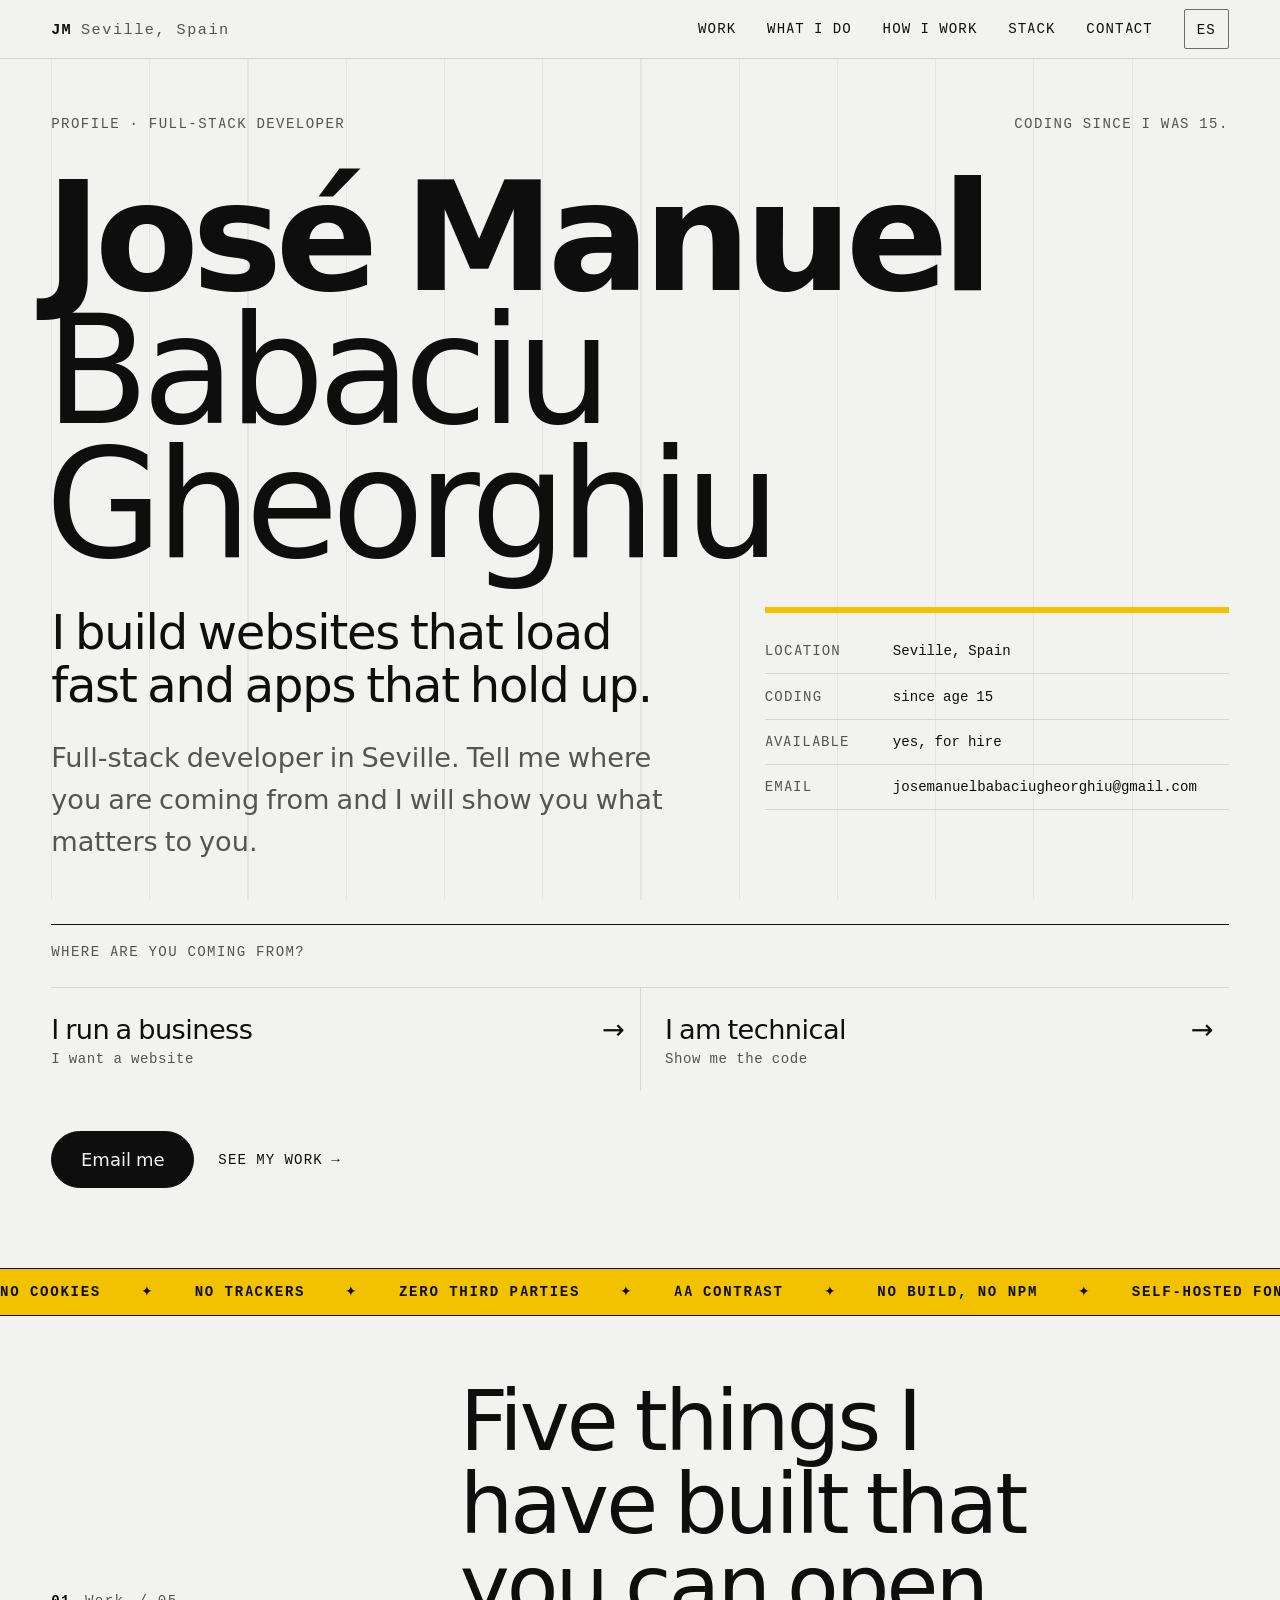
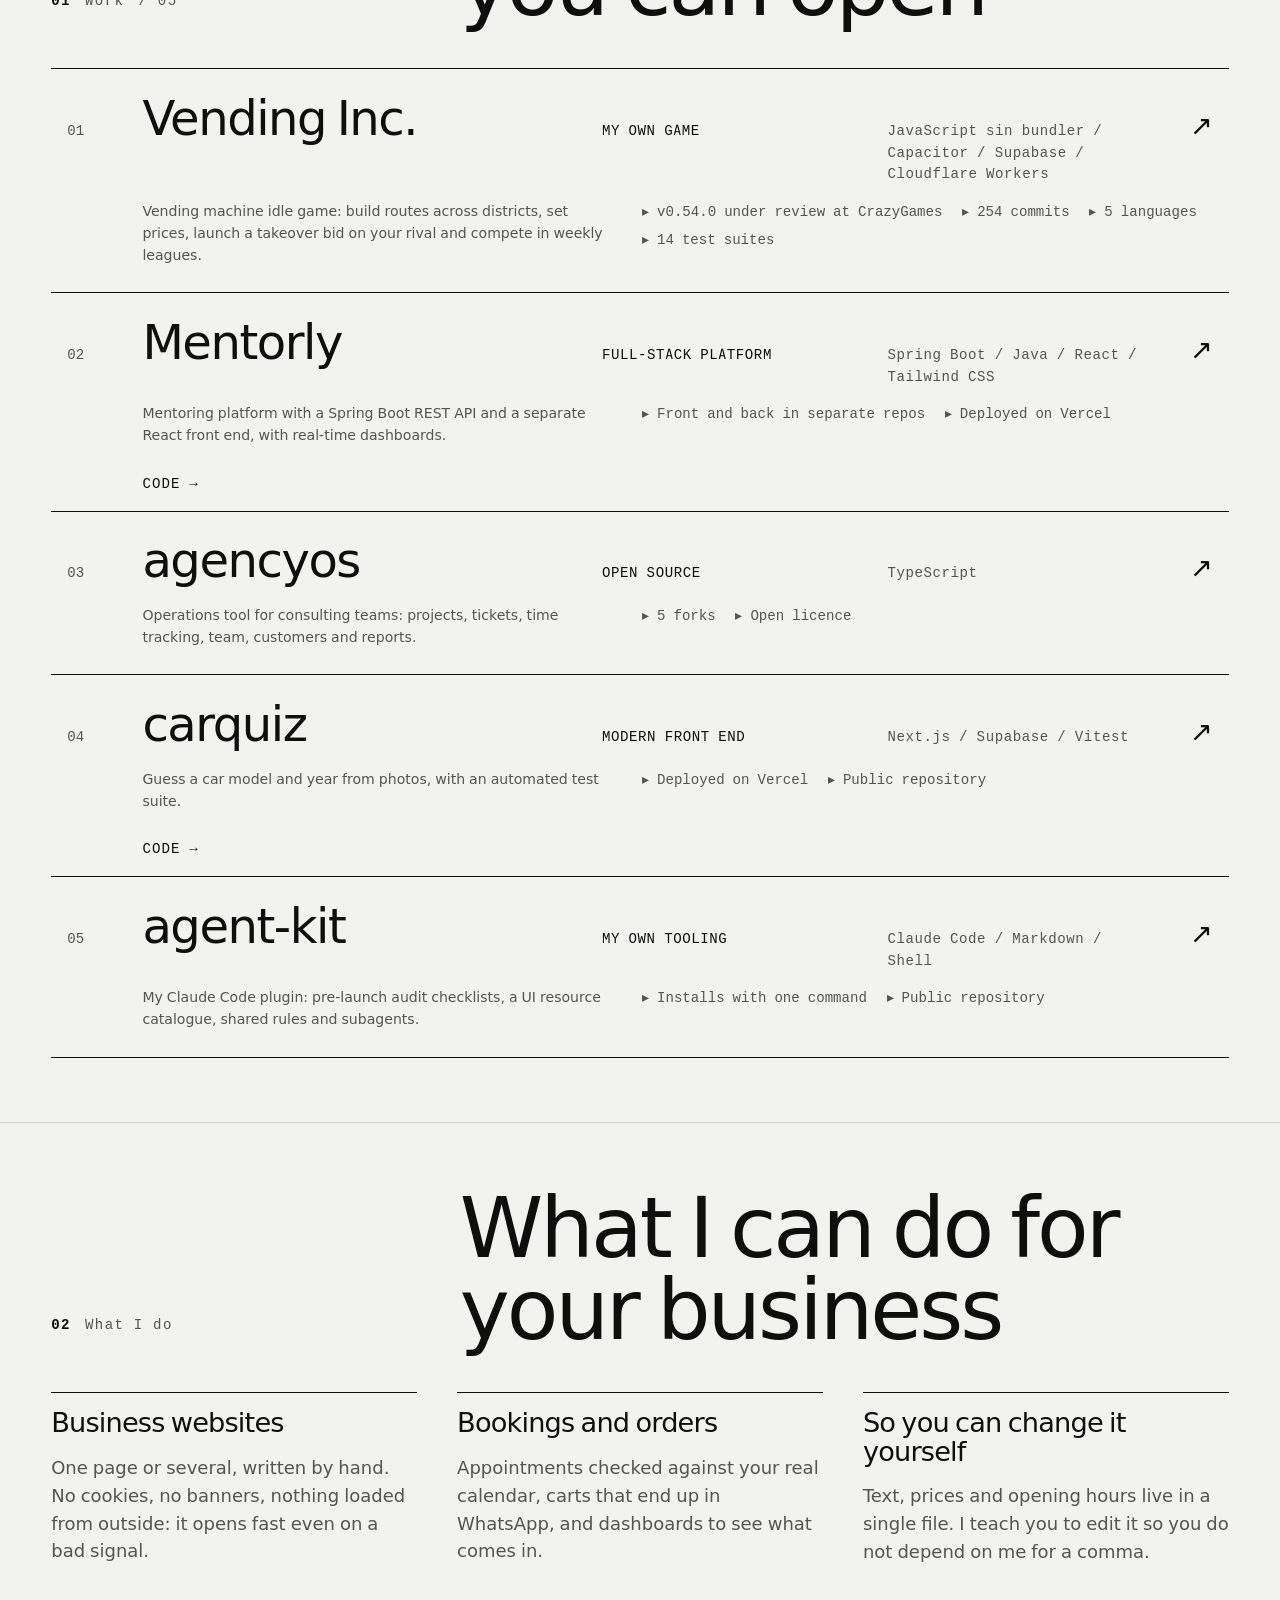
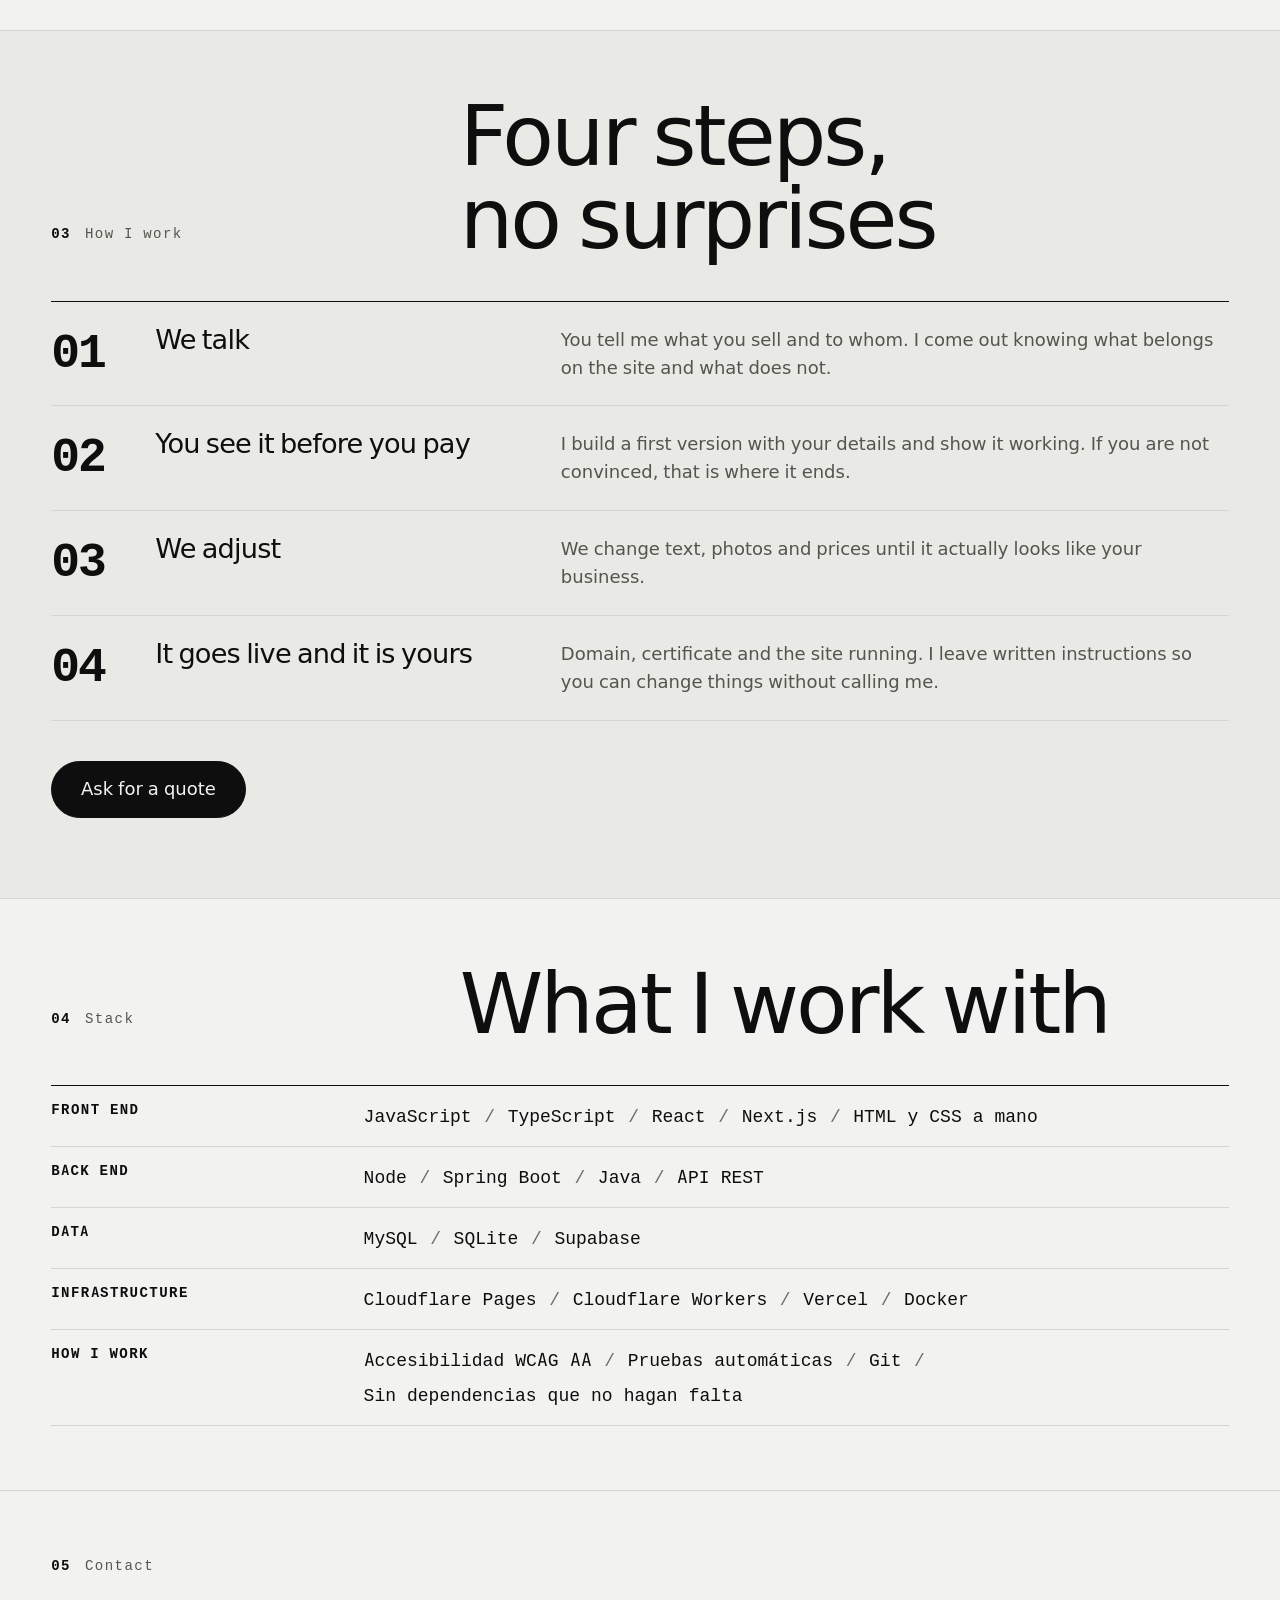
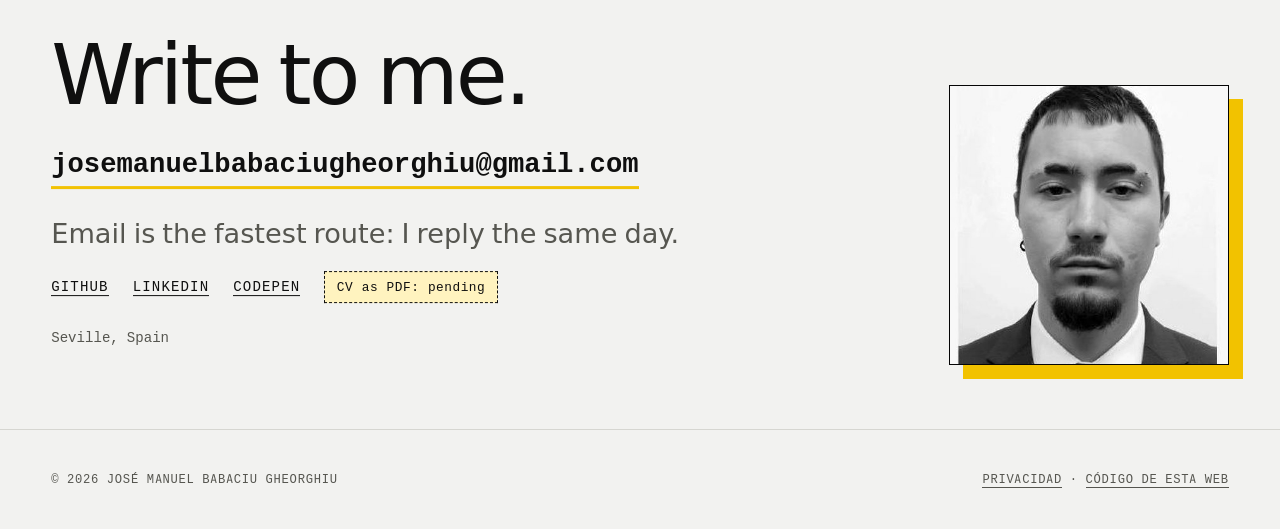
==== commit acc21c94: "Rediseña como ficha técnica impresa Papel claro, tinta negra y un solo amarillo sólido. El nombre en" ====
--- a/index.html
+++ b/index.html
@@ -7,18 +7,14 @@
 <meta name="description" content="Desarrollador full-stack en Sevilla. Webs para negocios que cargan rápido y aplicaciones con Spring Boot, React y TypeScript. Cinco proyectos abiertos que puedes revisar.">
 <!-- Web propia y real: sin noindex y con robots.txt en Allow. -->
 <!-- [PENDIENTE: dominio propio] Al comprarlo hay que cambiar canonical, og:url,
-     sitemap.xml, robots.txt y el JSON-LD de abajo. Mientras tanto, GitHub Pages bajo /Portfolio/. -->
+     sitemap.xml, robots.txt, 404.html y el JSON-LD. Mientras tanto, GitHub Pages bajo /Portfolio/. -->
 <link rel="canonical" href="https://josemanuelbg.github.io/Portfolio/">
-<meta name="theme-color" content="#0E0E0E">
-
-<!-- Las dos versiones de idioma son la misma URL: el idioma se elige en el
-     cliente. x-default apunta aquí para que el buscador no se invente nada. -->
+<meta name="theme-color" content="#F2F2F0">
 <link rel="alternate" hreflang="es" href="https://josemanuelbg.github.io/Portfolio/">
 <link rel="alternate" hreflang="en" href="https://josemanuelbg.github.io/Portfolio/">
 <link rel="alternate" hreflang="x-default" href="https://josemanuelbg.github.io/Portfolio/">
 
-<!-- Vista previa al pegar el enlace. Las rutas TIENEN que ser absolutas:
-     con una ruta relativa ni WhatsApp ni LinkedIn cogen la imagen. -->
+<!-- Vista previa al pegar el enlace. Rutas absolutas o no sale la imagen. -->
 <meta property="og:type" content="profile">
 <meta property="og:locale" content="es_ES">
 <meta property="og:site_name" content="José Manuel Babaciu Gheorghiu">
@@ -36,11 +32,10 @@
 <link rel="apple-touch-icon" href="assets/img/apple-touch-icon.png">
 <link rel="manifest" href="site.webmanifest">
 
-<!-- Tipografías autoalojadas: sin conexión a Google y sin entregar la IP
-     del visitante a un tercero. Se precargan las dos. -->
+<!-- Tipografías autoalojadas: sin conexión a Google. -->
 <link rel="preload" href="assets/fuentes/space-grotesk.woff2" as="font" type="font/woff2" crossorigin>
 <link rel="preload" href="assets/fuentes/jetbrains-mono.woff2" as="font" type="font/woff2" crossorigin>
-<link rel="stylesheet" href="assets/estilos.css?v=2">
+<link rel="stylesheet" href="assets/estilos.css?v=3">
 <script>document.documentElement.classList.add("js");</script>
 
 <!-- Solo datos REALES. Lo pendiente (CV, dominio) no entra aquí. -->
@@ -54,29 +49,16 @@
   "jobTitle": "Desarrollador full-stack",
   "email": "mailto:josemanuelbabaciugheorghiu@gmail.com",
   "url": "https://josemanuelbg.github.io/Portfolio/",
-  "address": {
-    "@type": "PostalAddress",
-    "addressLocality": "Sevilla",
-    "addressRegion": "Sevilla",
-    "addressCountry": "ES"
-  },
+  "address": { "@type": "PostalAddress", "addressLocality": "Sevilla", "addressRegion": "Sevilla", "addressCountry": "ES" },
   "knowsAbout": ["JavaScript", "TypeScript", "React", "Next.js", "Node", "Spring Boot", "Java", "Accesibilidad web"],
-  "sameAs": [
-    "https://github.com/JoseManuelbg",
-    "https://www.linkedin.com/in/josemanuelbg05/",
-    "https://codepen.io/JoseManuelbg"
-  ]
+  "sameAs": ["https://github.com/JoseManuelbg", "https://www.linkedin.com/in/josemanuelbg05/", "https://codepen.io/JoseManuelbg"]
 }
 </script>
 </head>
 <body>
 
 <a class="saltar" href="#contenido">Saltar al contenido</a>
-
-<!-- Capas decorativas. Fijas, sin eventos y detrás de todo: son lo que el
-     cristal difumina. Puro CSS, no cuestan una petición. -->
-<div class="fondo" aria-hidden="true"></div>
-<div class="grano" aria-hidden="true"></div>
+<div class="papel-rejilla" aria-hidden="true"></div>
 
 <!-- Cinta de aviso: la gobierna AVISO.visible en datos.js. Apagada. -->
 <div class="aviso-maqueta" data-aviso hidden>
@@ -86,19 +68,15 @@
 
 <header class="cabecera" data-cabecera>
   <div class="cabecera__interior contenedor">
-    <a class="marca" href="#inicio"><span data-nombre-corto>José Manuel</span></a>
-
-    <button class="menu-boton" type="button" data-menu-boton aria-expanded="false" aria-controls="nav">
-      <span class="oculto-visual">Menú</span><span aria-hidden="true">☰</span>
-    </button>
-
+    <a class="marca" href="#inicio">JM<span data-ubicacion>Sevilla, España</span></a>
+    <button class="menu-boton" type="button" data-menu-boton aria-expanded="false" aria-controls="nav">Menú</button>
     <nav class="nav" id="nav" data-nav aria-label="Principal">
       <a href="#trabajos" data-nav-clave="trabajos">Trabajos</a>
       <a href="#servicios" data-nav-clave="servicios" data-solo="negocio">Qué hago</a>
       <a href="#proceso" data-nav-clave="proceso" data-solo="negocio">Cómo trabajo</a>
       <a href="#stack" data-nav-clave="stack" data-solo="tecnico">Stack</a>
       <a href="#contacto" data-nav-clave="contacto">Contacto</a>
-      <button class="boton-idioma" type="button" data-idioma aria-label="Cambiar a inglés">English</button>
+      <button class="boton-idioma" type="button" data-idioma aria-label="Cambiar a inglés">EN</button>
     </nav>
   </div>
 </header>
@@ -107,23 +85,35 @@
 
   <!-- ============ Héroe ============ -->
   <section class="heroe" id="inicio">
-    <!-- La escena es decorativa: si Three.js no carga, queda el degradado
-         del velo sobre las manchas de .fondo y no se pierde nada. -->
-    <div class="escena" aria-hidden="true">
-      <canvas class="escena__lienzo" data-lienzo></canvas>
-      <div class="escena__velo"></div>
-    </div>
-
-    <div class="contenedor heroe__interior">
-      <div data-heroe-texto>
-        <p class="seccion__sobre" data-experiencia>Programando desde los 15 años.</p>
-        <h1 class="heroe__titulo" data-heroe-titulo>Hago webs que cargan rápido y aplicaciones que aguantan.</h1>
-        <p class="heroe__entrada" data-heroe-entrada>Desarrollador full-stack en Sevilla. Dime desde dónde llegas y te enseño lo que te interesa.</p>
+    <div class="contenedor">
+      <div class="heroe__sobre">
+        <span class="etiqueta heroe__linea" data-texto="heroeSobre">Ficha · Desarrollador full-stack</span>
+        <span class="etiqueta heroe__linea" data-experiencia>Programando desde los 15 años.</span>
+      </div>
+
+      <h1 class="heroe__nombre" aria-label="José Manuel Babaciu Gheorghiu">
+        <span class="heroe__linea" data-nombre-corto>José Manuel</span>
+        <span class="heroe__linea apellidos" data-apellidos>Babaciu Gheorghiu</span>
+      </h1>
+
+      <div class="heroe__cuerpo">
+        <div data-heroe-texto>
+          <p class="heroe__titulo heroe__linea" data-heroe-titulo>Hago webs que cargan rápido y aplicaciones que aguantan.</p>
+          <p class="heroe__entrada heroe__linea" data-heroe-entrada>Desarrollador full-stack en Sevilla. Dime desde dónde llegas y te enseño lo que te interesa.</p>
+        </div>
+
+        <div class="heroe__lado">
+          <!-- Decorativa: si Three.js no carga, la ficha se sostiene sola. -->
+          <div class="escena" aria-hidden="true"><canvas class="escena__lienzo" data-lienzo></canvas></div>
+          <dl class="ficha heroe__linea" data-ficha>
+            <!-- Se pinta desde DATOS.ficha -->
+          </dl>
+        </div>
       </div>
 
       <!-- Las dos mitades de la web: venta y portfolio. -->
-      <div class="selector">
-        <p class="selector__pregunta" data-selector-pregunta>¿Desde dónde llegas?</p>
+      <div class="selector heroe__linea">
+        <p class="etiqueta selector__pregunta" data-selector-pregunta>¿Desde dónde llegas?</p>
         <div class="selector__botones">
           <button class="selector__boton" type="button" data-publico-boton="negocio" aria-pressed="false">
             <span data-selector-texto="negocio">Tengo un negocio</span>
@@ -136,15 +126,14 @@
         </div>
       </div>
 
-      <p class="grupo-botones">
+      <p class="grupo-botones heroe__linea">
         <a class="boton boton--lleno" data-email data-boton="email" href="mailto:josemanuelbabaciugheorghiu@gmail.com">Escríbeme por correo</a>
-        <a class="boton boton--borde" data-boton="verTrabajos" href="#trabajos">Ver trabajos</a>
+        <a class="enlace-flecha" data-boton="verTrabajos" href="#trabajos">Ver trabajos</a>
       </p>
     </div>
   </section>
 
-  <!-- Cinta deslizante: solo hechos de esta misma web. Se pinta desde datos.js
-       y se para con prefers-reduced-motion. -->
+  <!-- Banda amarilla: solo hechos de esta misma web. -->
   <div class="cinta" data-cinta aria-hidden="true"></div>
 
   <noscript>
@@ -159,33 +148,33 @@
   <!-- ============ Trabajos (los dos públicos) ============ -->
   <section class="seccion" id="trabajos">
     <div class="contenedor">
-      <p class="seccion__sobre" data-texto="trabajosSobre">Trabajos</p>
-      <h2 data-texto="trabajosTitulo">Cinco cosas que he hecho y puedes abrir</h2>
-      <div class="rejilla rejilla--2" data-proyectos>
-        <!-- Se pinta desde DATOS.proyectos -->
-      </div>
+      <div class="seccion__cabecera">
+        <p class="seccion__numero revelar"><b>01</b> <span data-texto="trabajosSobre">Trabajos</span> <span data-cuenta-proyectos></span></p>
+        <h2 class="seccion__titulo revelar" data-texto="trabajosTitulo">Cinco cosas que he hecho y puedes abrir</h2>
+      </div>
+      <ol class="obras" data-proyectos><!-- Se pinta desde DATOS.proyectos --></ol>
     </div>
   </section>
 
   <!-- ============ Qué hago (venta) ============ -->
   <section class="seccion" id="servicios" data-solo="negocio">
     <div class="contenedor">
-      <p class="seccion__sobre" data-texto="serviciosSobre">Qué hago</p>
-      <h2 data-texto="serviciosTitulo">Lo que puedo hacer por tu negocio</h2>
-      <div class="rejilla rejilla--3" data-servicios>
-        <!-- Se pinta desde DATOS.servicios -->
-      </div>
+      <div class="seccion__cabecera">
+        <p class="seccion__numero revelar"><b>02</b> <span data-texto="serviciosSobre">Qué hago</span></p>
+        <h2 class="seccion__titulo revelar" data-texto="serviciosTitulo">Lo que puedo hacer por tu negocio</h2>
+      </div>
+      <div class="columnas" data-servicios><!-- Se pinta desde DATOS.servicios --></div>
     </div>
   </section>
 
   <!-- ============ Cómo trabajo (venta) ============ -->
-  <section class="seccion" id="proceso" data-solo="negocio">
-    <div class="contenedor">
-      <p class="seccion__sobre" data-texto="procesoSobre">Cómo trabajo</p>
-      <h2 data-texto="procesoTitulo">Cuatro pasos y sin sorpresas</h2>
-      <ol class="proceso" data-proceso>
-        <!-- Se pinta desde DATOS.proceso -->
-      </ol>
+  <section class="seccion seccion--hundida" id="proceso" data-solo="negocio">
+    <div class="contenedor">
+      <div class="seccion__cabecera">
+        <p class="seccion__numero revelar"><b>03</b> <span data-texto="procesoSobre">Cómo trabajo</span></p>
+        <h2 class="seccion__titulo revelar" data-texto="procesoTitulo">Cuatro pasos y sin sorpresas</h2>
+      </div>
+      <ol class="pasos" data-proceso><!-- Se pinta desde DATOS.proceso --></ol>
       <p class="grupo-botones" style="margin-top:2.5rem">
         <a class="boton boton--lleno" data-email data-boton="presupuesto" href="mailto:josemanuelbabaciugheorghiu@gmail.com">Pedir presupuesto</a>
       </p>
@@ -195,44 +184,36 @@
   <!-- ============ Stack (portfolio) ============ -->
   <section class="seccion" id="stack" data-solo="tecnico">
     <div class="contenedor">
-      <p class="seccion__sobre" data-texto="stackSobre">Stack</p>
-      <h2 data-texto="stackTitulo">Con qué trabajo</h2>
-      <div class="stack" data-stack>
-        <!-- Se pinta desde DATOS.stack -->
-      </div>
+      <div class="seccion__cabecera">
+        <p class="seccion__numero revelar"><b>04</b> <span data-texto="stackSobre">Stack</span></p>
+        <h2 class="seccion__titulo revelar" data-texto="stackTitulo">Con qué trabajo</h2>
+      </div>
+      <div class="stack" data-stack><!-- Se pinta desde DATOS.stack --></div>
     </div>
   </section>
 
   <!-- ============ Contacto (los dos públicos) ============ -->
   <section class="seccion" id="contacto">
     <div class="contenedor">
-      <p class="seccion__sobre" data-texto="contactoSobre">Contacto</p>
-      <h2 data-texto="contactoTitulo">Escríbeme</h2>
-
-      <div class="vidrio contacto-panel revelar">
-        <div class="rejilla rejilla--2">
-          <div>
-            <p data-texto="contactoEntrada">El correo es la vía rápida: contesto el mismo día.</p>
-            <p class="grupo-botones">
-              <a class="boton boton--lleno" data-email data-boton="email" href="mailto:josemanuelbabaciugheorghiu@gmail.com">Escríbeme por correo</a>
-              <!-- Se convierte en enlace real cuando exista el PDF. -->
-              <span class="pendiente" data-cv>CV en PDF: pendiente</span>
-            </p>
-            <ul class="contacto">
-              <li><a data-email data-email-texto href="mailto:josemanuelbabaciugheorghiu@gmail.com">josemanuelbabaciugheorghiu@gmail.com</a></li>
-              <li><a data-github href="https://github.com/JoseManuelbg" target="_blank" rel="noopener">GitHub · JoseManuelbg</a></li>
-              <li><a data-linkedin href="https://www.linkedin.com/in/josemanuelbg05/" target="_blank" rel="noopener">LinkedIn</a></li>
-              <li><a data-codepen href="https://codepen.io/JoseManuelbg" target="_blank" rel="noopener">CodePen</a></li>
-            </ul>
-            <p class="contacto__lugar" data-ubicacion>Sevilla, España</p>
-          </div>
-
-          <div class="retrato-marco">
-            <!-- [PENDIENTE: foto decente] Ahora está el avatar de GitHub, que es
-                 una foto de carnet de baja resolución. Cambiar antes de enseñarla. -->
-            <img class="retrato" data-foto src="assets/img/retrato.jpg" width="440" height="440"
-                 alt="Retrato de José Manuel Babaciu Gheorghiu" loading="lazy" decoding="async">
-          </div>
+      <div class="seccion__cabecera">
+        <p class="seccion__numero revelar"><b>05</b> <span data-texto="contactoSobre">Contacto</span></p>
+      </div>
+      <div class="contacto">
+        <div class="revelar">
+          <p class="contacto__grande" data-texto="contactoTitulo">Escríbeme.</p>
+          <a class="contacto__correo" data-email data-email-texto href="mailto:josemanuelbabaciugheorghiu@gmail.com">josemanuelbabaciugheorghiu@gmail.com</a>
+          <p class="heroe__entrada" data-texto="contactoEntrada">El correo es la vía rápida: contesto el mismo día.</p>
+          <ul class="contacto__enlaces">
+            <li><a data-github href="https://github.com/JoseManuelbg" target="_blank" rel="noopener">GitHub</a></li>
+            <li><a data-linkedin href="https://www.linkedin.com/in/josemanuelbg05/" target="_blank" rel="noopener">LinkedIn</a></li>
+            <li><a data-codepen href="https://codepen.io/JoseManuelbg" target="_blank" rel="noopener">CodePen</a></li>
+            <li><span class="pendiente" data-cv>CV en PDF: pendiente</span></li>
+          </ul>
+          <p class="contacto__lugar" data-ubicacion>Sevilla, España</p>
+        </div>
+        <div class="retrato-marco revelar">
+          <!-- [PENDIENTE: foto decente] Es el avatar de GitHub, una foto de carnet. -->
+          <img class="retrato" data-foto src="assets/img/retrato.jpg" width="440" height="440" alt="Retrato de José Manuel Babaciu Gheorghiu" loading="lazy" decoding="async">
         </div>
       </div>
     </div>
@@ -242,16 +223,15 @@
 
 <footer class="pie">
   <div class="contenedor pie__interior">
-    <p class="pie__legal">© <span data-anio>2026</span> <span data-nombre>José Manuel Babaciu Gheorghiu</span> · <span data-ubicacion>Sevilla, España</span></p>
-    <p class="pie__enlaces"><a href="privacidad.html">Privacidad</a></p>
+    <p>© <span data-anio>2026</span> <span data-nombre>José Manuel Babaciu Gheorghiu</span></p>
+    <p><a href="privacidad.html">Privacidad</a> · <a href="https://github.com/JoseManuelbg/Portfolio" rel="noopener">Código de esta web</a></p>
   </div>
 </footer>
 
-<!-- GSAP autoalojado, nunca por CDN: así la CSP se queda en default-src 'self'.
-     Si estos dos no cargaran, app.js cae solo a IntersectionObserver. -->
-<script src="assets/lib/gsap.min.js?v=2" defer></script>
-<script src="assets/lib/ScrollTrigger.min.js?v=2" defer></script>
-<script src="assets/datos.js?v=2" defer></script>
-<script src="assets/app.js?v=2" defer></script>
+<!-- GSAP autoalojado, nunca por CDN. Si no cargara, app.js cae a IntersectionObserver. -->
+<script src="assets/lib/gsap.min.js?v=3" defer></script>
+<script src="assets/lib/ScrollTrigger.min.js?v=3" defer></script>
+<script src="assets/datos.js?v=3" defer></script>
+<script src="assets/app.js?v=3" defer></script>
 </body>
 </html>
--- a/assets/estilos.css
+++ b/assets/estilos.css
@@ -1,101 +1,81 @@
 /* ==========================================================================
    Portfolio de José Manuel — hoja de estilos
    --------------------------------------------------------------------------
-   Paleta del brief: negro, blanco y amarillo, con acabado de cristal
-   (glassmorphism). Ni el negro ni el blanco son puros: el negro puro sobre
-   OLED vibra y el blanco puro cansa en un texto largo.
-
-   EL CRISTAL Y EL CONTRASTE
-   Un panel translúcido cambia el color de fondo real bajo el texto, así que
-   aquí el cristal está acotado a propósito: el tinte es claro pero MUY poco
-   opaco (0,055), de forma que sobre --papel el fondo compuesto se queda en
-   #1B1B1B y el texto sigue cumpliendo de sobra. Donde hay escena 3D detrás
-   se pone un velo oscuro (.escena__velo) para que el compuesto no suba.
-   Si subes la opacidad del cristal, vuelve a medir los contrastes.
+   DIRECCIÓN: ficha técnica impresa. Papel claro, tinta negra, un solo
+   amarillo sólido. La composición la hace la tipografía, no los efectos:
+   el nombre enorme, columnas de metadatos en monoespaciada, secciones
+   numeradas, reglas finas y una rejilla de papel técnico al fondo.
+
+   Lo que NO hay, a propósito: fondo oscuro, cristal, resplandores, manchas
+   de color, partículas. Es la plantilla por defecto de cualquier generador
+   y era lo que había antes.
+
+   EL AMARILLO ES SUPERFICIE, NUNCA TEXTO. Sobre papel claro no llega ni a
+   2:1, así que solo se usa como bloque con tinta negra encima (11,5:1) o
+   como regla decorativa.
 
    Contraste medido (texto AA 4.5:1; bordes de control AA 3:1):
-     --tinta        sobre --papel          17.22:1  AAA
-     --tinta        sobre cristal (#1B1B1B) 15.37:1 AAA
-     --tinta-media  sobre --papel           8.08:1  AAA
-     --tinta-media  sobre cristal (#1B1B1B)  7.21:1 AAA
-     --acento       sobre --papel          11.48:1  AAA
-     --papel        sobre --acento         11.48:1  AAA (botón amarillo)
-     --linea-control sobre --papel          3.55:1  AA de componente
-     --linea es decorativa (1,42:1): separadores, nunca el borde de un control.
-
-   RENDIMIENTO
-   `backdrop-filter` es caro. Solo lo llevan la cabecera, las tarjetas del
-   selector y el panel de contacto. El resto de "cristal" es un rgba con
-   borde, que sobre un fondo casi plano se ve igual y no cuesta nada.
+     --tinta        sobre --papel     17.23:1  AAA
+     --tinta-media  sobre --papel      6.70:1  AA
+     --tinta        sobre --amarillo  11.48:1  AAA
+     --tinta-media  sobre --amarillo   4.47:1  no se usa (solo tinta sobre amarillo)
+     --linea-control sobre --papel     4.58:1  AA de componente
+     --linea (decorativa) sobre papel  1.26:1  separadores, nunca un control
 
    Índice
    00 · Tipografías
    01 · Variables
-   02 · Base
-   03 · Fondo decorativo y grano
-   04 · Cabecera flotante
-   05 · Botones
-   06 · Héroe y escena 3D
-   07 · Selector de público
-   07b · Cinta deslizante
-   08 · Secciones y cristal
-   09 · Proyectos
+   02 · Base y rejilla de papel
+   03 · Cabecera
+   04 · Botones y enlaces
+   05 · Héroe: nombre, ficha, escena
+   06 · Selector de público
+   07 · Banda amarilla
+   08 · Secciones numeradas
+   09 · Trabajos: lista editorial y vista flotante
    10 · Qué hago, proceso y stack
    11 · Contacto y retrato
    12 · Pie
-   13 · Cinta de aviso y sin JavaScript
-   14 · Marcadores: pendiente y foto
-   15 · Aparición al hacer scroll
-   16 · Páginas de texto (legal, 404, gracias)
-   17 · Accesibilidad
+   13 · Aviso, sin JavaScript y marcadores
+   14 · Aparición al hacer scroll
+   15 · Páginas de texto (legal, 404, gracias)
+   16 · Accesibilidad
    ========================================================================== */
 
-/* ---- 00 · Tipografías ----------------------------------------------------
-   Autoalojadas, no por CDN: RGPD (no se entrega la IP del visitante a
-   Google), velocidad (sin DNS ni TLS a otro dominio) y no depender de nadie. */
+/* ---- 00 · Tipografías ---------------------------------------------------- */
 @import url("fuentes/fuentes.css");
 
 /* ---- 01 · Variables ------------------------------------------------------ */
 :root {
-  --papel: #0E0E0E;
-  --papel-hundido: #121212;
-  --tinta: #F2F2F0;
-  --tinta-media: #A8A8A2;
-  --acento: #F2C200;
-  --acento-claro: #FFD629;
-  --sobre-acento: #0E0E0E;
+  --papel: #F2F2F0;
+  --papel-hundido: #E9E9E5;
+  --tinta: #0E0E0E;
+  --tinta-media: #55554F;
+  --amarillo: #F2C200;
+  --amarillo-suave: #FFF3BF;
 
   /* Separador decorativo. No vale como borde de algo que se pulsa. */
-  --linea: #2E2E2B;
-  /* Borde de controles: 3:1 sobre los tres fondos (WCAG 1.4.11). */
-  --linea-control: #6A6A65;
-
-  /* Cristal. Ver la nota de contraste de la cabecera antes de tocarlo. */
-  --vidrio: rgb(255 255 255 / 0.055);
-  --vidrio-alto: rgb(255 255 255 / 0.085);
-  --vidrio-borde: rgb(255 255 255 / 0.12);
-  --vidrio-borde-alto: rgb(255 255 255 / 0.2);
-  --sombra: 0 10px 34px rgb(0 0 0 / 0.45);
-  --sombra-alta: 0 18px 50px rgb(0 0 0 / 0.55);
-  --desenfoque: blur(16px) saturate(150%);
+  --linea: #D6D6D1;
+  /* Borde de controles: 3:1 sobre papel (WCAG 1.4.11). */
+  --linea-control: #6E6E68;
 
   --sans: "Space Grotesk", "Segoe UI", system-ui, sans-serif;
   --mono: "JetBrains Mono", ui-monospace, "Cascadia Code", Consolas, monospace;
 
-  /* Escala fluida: móvil a escritorio sin una media query por título. */
-  --t-1: clamp(0.78rem, 0.74rem + 0.18vw, 0.86rem);
-  --t0:  clamp(1rem, 0.96rem + 0.28vw, 1.1rem);
-  --t1:  clamp(1.2rem, 1.06rem + 0.66vw, 1.5rem);
-  --t2:  clamp(1.65rem, 1.35rem + 1.5vw, 2.4rem);
-  --t3:  clamp(2.2rem, 1.55rem + 3.2vw, 4.2rem);
-
-  --ancho: 1140px;
-  --radio: 14px;
-  --radio-s: 8px;
-  --e1: 0.5rem; --e2: 1rem; --e3: 1.5rem; --e4: 2.5rem; --e5: 4rem; --e6: 6rem;
-}
-
-/* ---- 02 · Base ------------------------------------------------------------ */
+  --t-2: clamp(0.68rem, 0.64rem + 0.18vw, 0.76rem);
+  --t-1: clamp(0.78rem, 0.74rem + 0.2vw, 0.88rem);
+  --t0:  clamp(1rem, 0.96rem + 0.3vw, 1.125rem);
+  --t1:  clamp(1.25rem, 1.05rem + 0.9vw, 1.7rem);
+  --t2:  clamp(1.8rem, 1.3rem + 2.4vw, 3rem);
+  --t3:  clamp(2.6rem, 1.6rem + 4.6vw, 5.4rem);
+  --nombre: clamp(2.9rem, 1rem + 10.6vw, 11.5rem);
+
+  --ancho: 1240px;
+  --margen: clamp(1rem, 4vw, 3.5rem);
+  --e1: 0.5rem; --e2: 1rem; --e3: 1.5rem; --e4: 2.5rem; --e5: 4rem; --e6: 7rem;
+}
+
+/* ---- 02 · Base y rejilla de papel ---------------------------------------- */
 *, *::before, *::after { box-sizing: border-box; }
 html { scroll-behavior: smooth; -webkit-text-size-adjust: 100%; }
 body {
@@ -104,420 +84,285 @@
   color: var(--tinta);
   font-family: var(--sans);
   font-size: var(--t0);
-  line-height: 1.6;
-  -webkit-font-smoothing: antialiased;
+  line-height: 1.55;
   overflow-x: hidden;
 }
 img { max-width: 100%; height: auto; display: block; }
-h1, h2, h3 { font-family: var(--sans); font-weight: 600; line-height: 1.1; letter-spacing: -0.025em; margin: 0 0 var(--e2); }
-h1 { font-size: var(--t3); }
-h2 { font-size: var(--t2); margin-bottom: var(--e3); }
-h3 { font-size: var(--t1); }
-p { margin: 0 0 var(--e2); max-width: 62ch; }
-a { color: var(--acento); }
-a:hover { color: var(--acento-claro); }
-ul, ol { margin: 0; padding: 0; }
-
-.contenedor { width: min(100% - 2 * var(--e3), var(--ancho)); margin-inline: auto; }
-.contenedor--texto { max-width: 720px; }
-
-/* Etiqueta de sección numerada: es lo que le da el aire técnico. */
-.seccion__sobre {
-  display: flex; align-items: center; gap: 0.7em;
-  font-family: var(--mono); font-size: var(--t-1);
-  letter-spacing: 0.14em; text-transform: uppercase;
-  color: var(--acento); margin-bottom: var(--e2);
-}
-.seccion__sobre::after {
-  content: ""; flex: 1; height: 1px; max-width: 120px;
-  background: linear-gradient(90deg, var(--acento), transparent);
-}
-
-/* ---- 03 · Fondo decorativo y grano ----------------------------------------
-   Dos manchas de color fijas detrás de todo: son las que hacen que el
-   cristal tenga algo que difuminar. Muy tenues a propósito. ---------------- */
-.fondo {
-  position: fixed; inset: 0; z-index: -2; pointer-events: none;
-  background:
-    radial-gradient(44vw 44vw at 82% 6%,  rgb(242 194 0 / 0.14), transparent 62%),
-    radial-gradient(38vw 38vw at 10% 32%, rgb(242 194 0 / 0.055), transparent 64%),
-    radial-gradient(50vw 40vw at 50% 108%, rgb(242 194 0 / 0.07), transparent 60%);
-}
-/* Grano: mata el bandeado de los degradados y da textura de material.
-   Va en data: URI, que la CSP permite en img-src. */
-.grano {
-  position: fixed; inset: 0; z-index: -1; pointer-events: none; opacity: 0.4;
-  background-image: url("data:image/svg+xml,%3Csvg xmlns='http://www.w3.org/2000/svg' width='160' height='160'%3E%3Cfilter id='r'%3E%3CfeTurbulence type='fractalNoise' baseFrequency='0.82' numOctaves='3'/%3E%3CfeColorMatrix type='saturate' values='0'/%3E%3C/filter%3E%3Crect width='160' height='160' filter='url(%23r)' opacity='0.5'/%3E%3C/svg%3E");
-  mix-blend-mode: overlay;
-}
-
-/* ---- 04 · Cabecera flotante ------------------------------------------------ */
-.cabecera { position: sticky; top: 0; z-index: 50; padding-top: var(--e2); }
-.cabecera__interior {
-  display: flex; align-items: center; justify-content: space-between;
-  gap: var(--e2); min-height: 60px; padding: 8px 10px 8px var(--e3);
-  border-radius: 999px;
-  background: var(--vidrio);
-  border: 1px solid transparent;
-  transition: background-color .3s, border-color .3s, box-shadow .3s;
-}
-/* El cristal solo se "enciende" al bajar: arriba del todo estorba. */
-.cabecera--posada .cabecera__interior {
-  background: rgb(14 14 14 / 0.72);
-  backdrop-filter: var(--desenfoque);
-  -webkit-backdrop-filter: var(--desenfoque);
-  border-color: var(--vidrio-borde);
-  box-shadow: var(--sombra);
-}
-.marca { font-weight: 600; font-size: var(--t1); color: var(--tinta); text-decoration: none; letter-spacing: -0.03em; white-space: nowrap; }
-.marca:hover { color: var(--acento); }
-.nav { display: flex; align-items: center; gap: var(--e3); }
-.nav a {
-  position: relative; color: var(--tinta); text-decoration: none;
-  font-size: 0.93rem; padding: 6px 0;
-}
-.nav a::after {
-  content: ""; position: absolute; left: 0; right: 0; bottom: 0; height: 2px;
-  background: var(--acento); border-radius: 2px;
-  transform: scaleX(0); transform-origin: left; transition: transform .25s ease;
-}
-.nav a:hover { color: var(--acento); }
+h1, h2, h3 { font-weight: 500; line-height: 1.05; letter-spacing: -0.03em; margin: 0; }
+p { margin: 0 0 var(--e2); max-width: 60ch; }
+a { color: inherit; text-underline-offset: 0.18em; text-decoration-thickness: 1px; }
+a:hover { text-decoration-color: var(--amarillo); text-decoration-thickness: 2px; }
+ul, ol, dl, dd { margin: 0; padding: 0; }
+.contenedor { width: min(100% - 2 * var(--margen), var(--ancho)); margin-inline: auto; }
+.mono { font-family: var(--mono); }
+
+/* Rejilla de papel técnico: doce columnas en reglas finísimas. Decorativa. */
+.papel-rejilla {
+  position: fixed; inset: 0; z-index: -1; pointer-events: none;
+  width: min(100% - 2 * var(--margen), var(--ancho)); margin-inline: auto;
+  background-image: repeating-linear-gradient(90deg, rgb(14 14 14 / 0.055) 0 1px, transparent 1px calc(100% / 12));
+  background-size: calc(100% + 1px) 100%;
+}
+@media (max-width: 760px) { .papel-rejilla { background-image: repeating-linear-gradient(90deg, rgb(14 14 14 / 0.055) 0 1px, transparent 1px 25%); } }
+
+/* Etiqueta mono de sección y metadatos */
+.etiqueta {
+  font-family: var(--mono); font-size: var(--t-1); letter-spacing: 0.1em;
+  text-transform: uppercase; color: var(--tinta-media);
+}
+
+/* ---- 03 · Cabecera -------------------------------------------------------- */
+.cabecera {
+  position: sticky; top: 0; z-index: 50;
+  background: var(--papel); border-bottom: 1px solid var(--linea);
+}
+.cabecera__interior { display: flex; align-items: center; justify-content: space-between; gap: var(--e3); min-height: 58px; }
+.marca { font-family: var(--mono); font-weight: 700; font-size: 0.95rem; letter-spacing: 0.08em; text-decoration: none; }
+.marca span { color: var(--tinta-media); font-weight: 400; margin-left: 0.6em; letter-spacing: 0.1em; }
+.nav { display: flex; align-items: center; gap: clamp(1rem, 2.4vw, 2.2rem); }
+.nav a { position: relative; font-family: var(--mono); font-size: var(--t-1); letter-spacing: 0.08em; text-transform: uppercase; text-decoration: none; padding: 6px 0; }
+.nav a::after { content: ""; position: absolute; left: 0; right: 0; bottom: 0; height: 2px; background: var(--amarillo); transform: scaleX(0); transform-origin: left; transition: transform .22s ease; }
 .nav a:hover::after { transform: scaleX(1); }
-
 .boton-idioma {
-  font-family: var(--mono); font-size: var(--t-1); letter-spacing: 0.06em;
-  background: var(--vidrio); color: var(--tinta);
-  border: 1px solid var(--linea-control); border-radius: 999px;
-  padding: 9px 16px; min-height: 42px; cursor: pointer;
-  transition: color .2s, border-color .2s, background-color .2s;
-}
-.boton-idioma:hover { color: var(--acento); border-color: var(--acento); background: var(--vidrio-alto); }
-
+  font-family: var(--mono); font-size: var(--t-1); letter-spacing: 0.08em; text-transform: uppercase;
+  background: none; color: var(--tinta); border: 1px solid var(--linea-control); border-radius: 2px;
+  padding: 8px 12px; min-height: 40px; cursor: pointer; transition: background-color .2s, border-color .2s;
+}
+.boton-idioma:hover { background: var(--amarillo); border-color: var(--tinta); }
 .menu-boton {
-  display: none; background: var(--vidrio); color: var(--tinta);
-  border: 1px solid var(--linea-control); border-radius: 999px;
-  font-size: 1.2rem; padding: 0 0.75em; min-height: 44px; min-width: 48px; cursor: pointer;
-}
-@media (max-width: 880px) {
-  .menu-boton { display: inline-flex; align-items: center; justify-content: center; }
-  .cabecera__interior { border-radius: var(--radio); }
+  display: none; background: none; color: var(--tinta); border: 1px solid var(--linea-control); border-radius: 2px;
+  font-family: var(--mono); font-size: var(--t-1); letter-spacing: 0.08em; text-transform: uppercase;
+  padding: 0 14px; min-height: 44px; cursor: pointer;
+}
+@media (max-width: 860px) {
+  .menu-boton { display: inline-flex; align-items: center; }
   .nav {
-    display: none; position: absolute; inset-inline: 0; top: calc(100% + 8px);
-    flex-direction: column; align-items: stretch; gap: 0;
-    background: rgb(14 14 14 / 0.94);
-    backdrop-filter: var(--desenfoque);
-    -webkit-backdrop-filter: var(--desenfoque);
-    border: 1px solid var(--vidrio-borde); border-radius: var(--radio);
-    box-shadow: var(--sombra-alta); padding: var(--e2) var(--e3);
+    display: none; position: absolute; inset-inline: 0; top: 100%; flex-direction: column; align-items: stretch; gap: 0;
+    background: var(--papel); border-bottom: 1px solid var(--tinta); padding: var(--e2) var(--margen) var(--e3);
   }
   .nav--desplegado { display: flex; }
-  .nav a { padding: var(--e2) 0; border-bottom: 1px solid var(--linea); }
-  .nav a:last-of-type { border-bottom: 0; }
+  .nav a { padding: var(--e2) 0; border-bottom: 1px solid var(--linea); font-size: var(--t0); }
   .boton-idioma { margin-top: var(--e2); align-self: flex-start; }
 }
 
-/* ---- 05 · Botones ---------------------------------------------------------- */
+/* ---- 04 · Botones y enlaces ------------------------------------------------ */
 .boton {
-  position: relative; overflow: hidden;
-  display: inline-flex; align-items: center; justify-content: center; gap: 0.5em;
-  min-height: 50px; padding: 0.8em 1.6em; border-radius: 999px;
-  font-family: var(--sans); font-size: 0.96rem; font-weight: 600;
-  text-decoration: none; border: 1px solid transparent; cursor: pointer;
-  transition: transform .18s ease, background-color .2s, color .2s, border-color .2s, box-shadow .2s;
-}
-.boton:hover { transform: translateY(-2px); }
-.boton:active { transform: translateY(0); }
-.boton--lleno { background: var(--acento); color: var(--sobre-acento); box-shadow: 0 6px 20px rgb(242 194 0 / 0.22); }
-.boton--lleno:hover { background: var(--acento-claro); color: var(--sobre-acento); box-shadow: 0 10px 28px rgb(242 194 0 / 0.3); }
-.boton--borde { border-color: var(--linea-control); color: var(--tinta); background: var(--vidrio); }
-.boton--borde:hover { border-color: var(--acento); color: var(--acento); background: var(--vidrio-alto); }
-/* Destello que cruza el botón al pasar por encima. Puro CSS. */
-.boton--lleno::after {
-  content: ""; position: absolute; inset: 0;
-  background: linear-gradient(105deg, transparent 38%, rgb(255 255 255 / 0.45) 50%, transparent 62%);
-  transform: translateX(-120%);
-}
-.boton--lleno:hover::after { transition: transform .7s ease; transform: translateX(120%); }
-.grupo-botones { display: flex; flex-wrap: wrap; align-items: center; gap: var(--e2); }
-
-/* ---- 06 · Héroe y escena 3D ------------------------------------------------
-   El lienzo es decorativo. Si Three.js no carga (o no debe cargar), quedan
-   las manchas de .fondo, que ya sostienen la sección. --------------------- */
-.heroe { position: relative; padding-block: clamp(4rem, 11vh, 7rem) var(--e5); }
-.escena { position: absolute; inset: 0; z-index: -1; pointer-events: none; overflow: hidden; }
-.escena__lienzo { width: 100%; height: 100%; display: block; opacity: 0; transition: opacity 1.4s ease; }
+  display: inline-flex; align-items: center; justify-content: center; gap: 0.6em;
+  min-height: 52px; padding: 0.75em 1.6em; border-radius: 999px;
+  font-family: var(--sans); font-weight: 500; font-size: var(--t0); text-decoration: none;
+  border: 1px solid var(--tinta); cursor: pointer;
+  transition: background-color .18s, color .18s, transform .18s;
+}
+.boton--lleno { background: var(--tinta); color: var(--papel); }
+.boton--lleno:hover { background: var(--amarillo); color: var(--tinta); }
+.boton--borde { background: transparent; color: var(--tinta); }
+.boton--borde:hover { background: var(--tinta); color: var(--papel); }
+.boton:active { transform: translateY(1px); }
+.enlace-flecha { font-family: var(--mono); font-size: var(--t-1); letter-spacing: 0.08em; text-transform: uppercase; text-decoration: none; display: inline-flex; gap: 0.6em; align-items: center; }
+.enlace-flecha::after { content: "→"; transition: transform .2s; }
+.enlace-flecha:hover::after { transform: translateX(4px); }
+.grupo-botones { display: flex; flex-wrap: wrap; align-items: center; gap: var(--e2) var(--e3); }
+
+/* ---- 05 · Héroe: nombre, ficha, escena ------------------------------------- */
+.heroe { position: relative; padding-block: clamp(2rem, 6vh, 4.5rem) var(--e5); border-bottom: 1px solid var(--tinta); }
+.heroe__sobre { display: flex; justify-content: space-between; gap: var(--e2); flex-wrap: wrap; margin-bottom: clamp(1.5rem, 4vh, 3rem); }
+.heroe__nombre {
+  font-size: var(--nombre); font-weight: 700; line-height: 0.88; letter-spacing: -0.045em;
+  text-transform: none; margin: 0 0 clamp(1.5rem, 4vh, 3rem) -0.04em;
+}
+.heroe__nombre span { display: block; }
+.heroe__nombre .apellidos { font-weight: 300; }
+.heroe__cuerpo { display: grid; grid-template-columns: minmax(0, 7fr) minmax(0, 5fr); gap: var(--e4) var(--e5); align-items: start; }
+.heroe__titulo { font-size: var(--t2); font-weight: 400; letter-spacing: -0.025em; line-height: 1.1; max-width: 22ch; margin-bottom: var(--e3); text-wrap: balance; }
+.heroe__entrada { font-size: var(--t1); font-weight: 300; color: var(--tinta-media); max-width: 42ch; }
+
+/* Ficha: dl con regla amarilla gruesa arriba, como un cuadro técnico */
+.ficha { position: relative; border-top: 6px solid var(--amarillo); padding-top: var(--e2); z-index: 1; }
+.ficha__fila { display: grid; grid-template-columns: minmax(96px, 1fr) minmax(0, 3fr); gap: var(--e2); padding: 0.7rem 0; border-bottom: 1px solid var(--linea); font-family: var(--mono); font-size: var(--t-1); }
+.ficha__fila dt { color: var(--tinta-media); letter-spacing: 0.08em; text-transform: uppercase; }
+.ficha__fila dd { overflow-wrap: anywhere; }
+
+/* Escena: un icosaedro de alambre detrás de la ficha. Decorativa. */
+.escena { position: absolute; right: -9%; top: -24%; width: min(42vw, 520px); aspect-ratio: 1; pointer-events: none; z-index: 0; }
+.escena__lienzo { width: 100%; height: 100%; display: block; opacity: 0; transition: opacity 1.2s ease; }
 .escena__lienzo--activo { opacity: 1; }
-/* Velo: garantiza el contraste del texto pase lo que pase en la escena.
-   Son dos capas. La horizontal es la que importa: muy opaca en la mitad
-   izquierda, que es donde cae el texto, y casi transparente a la derecha,
-   para que la escena se vea en el hueco. La vertical solo funde el final
-   del héroe con el fondo de la página. */
-.escena__velo {
-  position: absolute; inset: 0;
-  background:
-    linear-gradient(90deg, rgb(14 14 14 / 0.88) 0%, rgb(14 14 14 / 0.78) 34%, rgb(14 14 14 / 0.3) 72%, rgb(14 14 14 / 0.12) 100%),
-    linear-gradient(180deg, rgb(14 14 14 / 0.22) 0%, rgb(14 14 14 / 0.1) 55%, var(--papel) 100%);
-}
-/* En estrecho el texto ocupa todo el ancho, así que el velo vuelve a ser
-   plano y oscuro. (A menos de 760 px la escena ni se carga.) */
-@media (max-width: 1000px) {
-  .escena__velo {
-    background: linear-gradient(180deg, rgb(14 14 14 / 0.72) 0%, rgb(14 14 14 / 0.78) 55%, var(--papel) 100%);
-  }
-}
-.heroe__interior { position: relative; }
-.heroe__titulo { max-width: 17ch; margin-bottom: var(--e3); text-wrap: balance; }
-.heroe__entrada { font-size: var(--t1); color: var(--tinta-media); max-width: 50ch; }
-
-/* ---- 07 · Selector de público ----------------------------------------------
-   Decisión del brief: el visitante dice desde dónde llega y la página se
-   reordena. Por defecto no hay ninguno activo y se ve todo, que es lo
-   correcto para quien cae aquí desde un buscador. ------------------------- */
-.selector { margin-block: var(--e4) var(--e3); max-width: 680px; }
-.selector__pregunta {
-  font-family: var(--mono); font-size: var(--t-1); letter-spacing: 0.1em;
-  text-transform: uppercase; color: var(--tinta-media); margin-bottom: var(--e2);
-}
-.selector__botones { display: grid; grid-template-columns: repeat(auto-fit, minmax(min(100%, 240px), 1fr)); gap: var(--e2); }
+.heroe__lado { position: relative; }
+@media (max-width: 1000px) { .heroe__cuerpo { grid-template-columns: 1fr; } .escena { display: none; } }
+
+/* ---- 06 · Selector de público ---------------------------------------------- */
+.selector { margin-top: clamp(2rem, 5vh, 3.5rem); border-top: 1px solid var(--tinta); }
+.selector__pregunta { padding: var(--e2) 0 var(--e1); }
+.selector__botones { display: grid; grid-template-columns: 1fr 1fr; }
 .selector__boton {
-  display: flex; flex-direction: column; align-items: flex-start; gap: 4px;
-  text-align: left; font-family: var(--sans); font-size: 1rem; font-weight: 600;
-  color: var(--tinta); cursor: pointer;
-  padding: 16px 20px; min-height: 64px;
-  border-radius: var(--radio); border: 1px solid var(--linea-control);
-  background: var(--vidrio);
-  backdrop-filter: var(--desenfoque); -webkit-backdrop-filter: var(--desenfoque);
-  transition: transform .2s ease, border-color .2s, background-color .2s, box-shadow .2s;
-}
-.selector__boton:hover { transform: translateY(-3px); border-color: var(--acento); background: var(--vidrio-alto); box-shadow: var(--sombra); }
-.selector__pista { font-family: var(--mono); font-size: var(--t-1); font-weight: 400; color: var(--tinta-media); letter-spacing: 0.02em; }
-/* Doble señal: fondo amarillo Y aria-pressed. Nunca solo el color. */
-.selector__boton--activo {
-  background: var(--acento); color: var(--sobre-acento); border-color: var(--acento);
-  box-shadow: 0 8px 26px rgb(242 194 0 / 0.26);
-}
-.selector__boton--activo .selector__pista { color: rgb(14 14 14 / 0.72); }
-.selector__boton--activo:hover { background: var(--acento-claro); color: var(--sobre-acento); }
-
-/* ---- 07b · Cinta deslizante -------------------------------------------------
-   Dos listas idénticas una detrás de otra, las dos desplazándose un 100%:
-   así el bucle no tiene costura. Solo lleva hechos de esta misma web.
-   Decorativa, con aria-hidden en el HTML, así que no se lee dos veces. ---- */
-.cinta {
-  position: relative; display: flex; overflow: hidden;
-  border-block: 1px solid var(--linea);
-  background: rgb(255 255 255 / 0.02);
-  padding-block: 14px;
-  -webkit-mask-image: linear-gradient(90deg, transparent, #000 9%, #000 91%, transparent);
-  mask-image: linear-gradient(90deg, transparent, #000 9%, #000 91%, transparent);
-}
-.cinta__fila {
-  display: flex; align-items: center; gap: var(--e4);
-  list-style: none; padding-right: var(--e4); flex: 0 0 auto;
-  animation: cinta-correr 42s linear infinite;
-}
-.cinta__fila li {
-  display: flex; align-items: center; gap: var(--e4);
-  font-family: var(--mono); font-size: var(--t-1);
-  letter-spacing: 0.12em; text-transform: uppercase;
-  color: var(--tinta-media); white-space: nowrap;
-}
-.cinta__fila li::after { content: "✦"; color: var(--acento); }
+  display: flex; flex-direction: column; align-items: flex-start; gap: 2px; text-align: left;
+  font-family: var(--sans); font-size: var(--t1); font-weight: 500; letter-spacing: -0.02em; color: var(--tinta);
+  background: transparent; border: 0; border-top: 1px solid var(--linea); padding: var(--e3) var(--e2) var(--e3) 0;
+  min-height: 64px; cursor: pointer; position: relative; transition: background-color .18s, padding .18s;
+}
+.selector__boton + .selector__boton { border-left: 1px solid var(--linea); padding-left: var(--e3); }
+.selector__boton::after { content: "→"; position: absolute; right: var(--e2); top: var(--e3); font-weight: 400; transition: transform .2s; }
+.selector__boton:hover { background: var(--amarillo-suave); }
+.selector__boton:hover::after { transform: translateX(5px); }
+.selector__pista { font-family: var(--mono); font-size: var(--t-1); font-weight: 400; color: var(--tinta-media); letter-spacing: 0.04em; }
+/* Doble señal: bloque amarillo Y aria-pressed. */
+.selector__boton--activo { background: var(--amarillo); padding-left: var(--e2); }
+.selector__boton--activo::after { content: "✓"; }
+.selector__boton--activo .selector__pista { color: var(--tinta); }
+@media (max-width: 600px) {
+  .selector__botones { grid-template-columns: 1fr; }
+  .selector__boton + .selector__boton { border-left: 0; padding-left: 0; }
+  .selector__boton--activo { padding-left: var(--e2); }
+}
+.heroe .grupo-botones { margin-top: var(--e4); }
+
+/* ---- 07 · Banda amarilla ----------------------------------------------------
+   El único bloque sólido de color. Dos listas idénticas para un bucle sin
+   costura; se para al pasar el ratón y con movimiento reducido. ------------- */
+.cinta { display: flex; overflow: hidden; background: var(--amarillo); color: var(--tinta); border-bottom: 1px solid var(--tinta); padding-block: 12px; }
+.cinta__fila { display: flex; align-items: center; gap: var(--e4); list-style: none; padding-right: var(--e4); flex: 0 0 auto; animation: cinta-correr 46s linear infinite; }
+.cinta__fila li { display: flex; align-items: center; gap: var(--e4); font-family: var(--mono); font-size: var(--t-1); font-weight: 700; letter-spacing: 0.12em; text-transform: uppercase; white-space: nowrap; }
+.cinta__fila li::after { content: "✦"; font-weight: 400; }
 @keyframes cinta-correr { from { transform: translateX(0); } to { transform: translateX(-100%); } }
 .cinta:hover .cinta__fila { animation-play-state: paused; }
 
-/* ---- 08 · Secciones y cristal ----------------------------------------------
-   .vidrio es la pieza reutilizable: tinte claro muy poco opaco, borde fino
-   y un brillo superior de un píxel que es lo que lo hace parecer material. */
-.seccion { position: relative; padding-block: var(--e5); }
-.vidrio {
-  position: relative;
-  background: var(--vidrio);
-  border: 1px solid var(--vidrio-borde);
-  border-radius: var(--radio);
-  box-shadow: var(--sombra);
-}
-.vidrio::before {
-  content: ""; position: absolute; inset: 0; border-radius: inherit; pointer-events: none;
-  background: linear-gradient(180deg, rgb(255 255 255 / 0.07), transparent 42%);
-}
-.rejilla { display: grid; gap: var(--e3); }
-.rejilla--2 { grid-template-columns: repeat(auto-fit, minmax(min(100%, 330px), 1fr)); }
-.rejilla--3 { grid-template-columns: repeat(auto-fit, minmax(min(100%, 270px), 1fr)); }
-
-.tarjeta { padding: var(--e3); transition: transform .25s ease, border-color .25s, box-shadow .25s; }
-.tarjeta:hover { transform: translateY(-4px); border-color: var(--vidrio-borde-alto); box-shadow: var(--sombra-alta); }
-.tarjeta__titulo { margin-bottom: var(--e1); }
-.tarjeta p { color: var(--tinta-media); margin-bottom: 0; }
-
-/* ---- 09 · Proyectos -------------------------------------------------------- */
-.proyecto {
-  display: flex; flex-direction: column; gap: var(--e2);
-  padding: var(--e2) var(--e2) var(--e3);
-  transition: transform .25s ease, border-color .25s, box-shadow .25s;
-}
-.proyecto:hover { transform: translateY(-4px); border-color: var(--vidrio-borde-alto); box-shadow: var(--sombra-alta); }
-.proyecto__medio { position: relative; overflow: hidden; border-radius: var(--radio-s); }
-.proyecto__imagen {
-  width: 100%; aspect-ratio: 1244 / 705; object-fit: cover;
-  background: var(--papel-hundido);
-  transition: transform .5s ease;
-}
-.proyecto:hover .proyecto__imagen { transform: scale(1.035); }
-.proyecto .marcador-foto { aspect-ratio: 1244 / 705; border-radius: var(--radio-s); }
-.proyecto__cuerpo { display: flex; flex-direction: column; gap: var(--e2); flex: 1; padding-inline: var(--e1); }
-.proyecto__cabecera { display: flex; flex-wrap: wrap; align-items: baseline; gap: var(--e1) var(--e2); }
-.proyecto__nombre { margin: 0; }
-.proyecto__tipo {
-  font-family: var(--mono); font-size: var(--t-1); letter-spacing: 0.08em;
-  text-transform: uppercase; color: var(--acento); margin: 0;
-}
-.proyecto__resumen { color: var(--tinta-media); margin: 0; }
-.proyecto .grupo-botones { margin-top: auto; padding-top: var(--e1); }
-
-.etiquetas { display: flex; flex-wrap: wrap; gap: var(--e1); list-style: none; }
-.etiqueta {
-  font-family: var(--mono); font-size: 0.73rem; letter-spacing: 0.03em;
-  color: var(--tinta-media); background: rgb(255 255 255 / 0.04);
-  border: 1px solid var(--linea); border-radius: 999px; padding: 4px 11px;
-}
-.metricas { list-style: none; display: flex; flex-wrap: wrap; gap: var(--e1) var(--e3); }
-.metricas li {
-  font-family: var(--mono); font-size: var(--t-1); color: var(--tinta);
-  display: flex; align-items: center; gap: 0.45em;
-}
-.metricas li::before { content: "▸"; color: var(--acento); }
-
-/* ---- 10 · Qué hago, proceso y stack ---------------------------------------- */
-.proceso {
-  list-style: none; display: grid; gap: var(--e3);
-  grid-template-columns: repeat(auto-fit, minmax(min(100%, 240px), 1fr));
-}
-.paso { padding: var(--e3); }
-.paso__numero {
-  display: inline-flex; align-items: center; justify-content: center;
-  width: 38px; height: 38px; border-radius: 50%;
-  font-family: var(--mono); font-size: 0.8rem; font-weight: 700;
-  color: var(--acento); border: 1px solid var(--acento);
-  background: rgb(242 194 0 / 0.1); margin-bottom: var(--e2);
-}
-.paso__titulo { margin-bottom: var(--e1); font-size: var(--t1); }
+/* ---- 08 · Secciones numeradas ---------------------------------------------- */
+.seccion { padding-block: var(--e5); border-bottom: 1px solid var(--linea); }
+.seccion--hundida { background: var(--papel-hundido); }
+.seccion__cabecera { display: grid; grid-template-columns: minmax(0, 4fr) minmax(0, 8fr); gap: var(--e3); align-items: end; margin-bottom: var(--e4); }
+.seccion__numero { font-family: var(--mono); font-size: var(--t-1); letter-spacing: 0.1em; color: var(--tinta-media); display: flex; gap: 1em; }
+.seccion__numero b { color: var(--tinta); font-weight: 700; }
+.seccion__titulo { font-size: var(--t3); font-weight: 400; letter-spacing: -0.035em; line-height: 0.98; text-wrap: balance; }
+@media (max-width: 760px) { .seccion__cabecera { grid-template-columns: 1fr; gap: var(--e2); } }
+
+/* ---- 09 · Trabajos: lista editorial y vista flotante -------------------------
+   Nada de tarjetas: filas de una tabla, y al pasar por encima la fila se
+   vuelve amarilla y la portada del proyecto sigue al cursor. En pantallas sin
+   puntero fino la portada va dentro de la fila. ----------------------------- */
+.obras { list-style: none; border-top: 1px solid var(--tinta); }
+.obra { border-bottom: 1px solid var(--tinta); }
+.obra__enlace {
+  display: grid; grid-template-columns: 3.2rem minmax(0, 5fr) minmax(0, 3fr) minmax(0, 3fr) 2.5rem;
+  gap: var(--e2) var(--e3); align-items: baseline; padding: clamp(1rem, 2.4vw, 1.6rem) var(--e2);
+  text-decoration: none; color: inherit; transition: background-color .15s;
+}
+.obra__enlace:hover, .obra__enlace:focus-visible { background: var(--amarillo); }
+.obra__indice { font-family: var(--mono); font-size: var(--t-1); color: var(--tinta-media); }
+.obra__enlace:hover .obra__indice { color: var(--tinta); }
+.obra__nombre { font-size: var(--t2); font-weight: 500; letter-spacing: -0.03em; line-height: 1; }
+.obra__tipo, .obra__stack { font-family: var(--mono); font-size: var(--t-1); letter-spacing: 0.04em; }
+.obra__tipo { text-transform: uppercase; }
+.obra__stack { color: var(--tinta-media); }
+.obra__enlace:hover .obra__stack { color: var(--tinta); }
+.obra__flecha { font-size: var(--t1); text-align: right; transition: transform .2s; }
+.obra__enlace:hover .obra__flecha { transform: translate(4px, -4px); }
+.obra__detalle { grid-column: 2 / -1; display: grid; grid-template-columns: minmax(0, 5fr) minmax(0, 6fr); gap: var(--e2) var(--e3); font-size: var(--t-1); color: var(--tinta-media); max-width: none; }
+.obra__enlace:hover .obra__detalle { color: var(--tinta); }
+.obra__resumen { margin: 0; max-width: 48ch; }
+.obra__metricas { list-style: none; display: flex; flex-wrap: wrap; gap: 0.4em 1.4em; font-family: var(--mono); align-content: start; }
+.obra__metricas li::before { content: "▸ "; }
+.obra__media { display: none; }
+.obra__secundario { display: flex; justify-content: flex-start; max-width: none; margin: 0; padding: 0 var(--e2) var(--e2) calc(3.2rem + var(--e3) + var(--e2)); }
+@media (hover: none), (pointer: coarse), (max-width: 860px) {
+  .obra__enlace { grid-template-columns: 3.2rem minmax(0, 1fr) 2.5rem; }
+  .obra__tipo, .obra__stack { grid-column: 2; }
+  .obra__detalle { grid-column: 2 / -1; grid-template-columns: 1fr; }
+  .obra__media { display: block; grid-column: 1 / -1; margin: var(--e1) 0; border: 1px solid var(--tinta); }
+}
+/* La portada que sigue al cursor. La mueve GSAP; sin GSAP no existe. */
+.obra-vista {
+  position: fixed; left: 0; top: 0; z-index: 40; width: min(34vw, 420px); aspect-ratio: 1244 / 705;
+  pointer-events: none; opacity: 0; transform: translate(-50%, -50%) rotate(-2deg);
+  border: 1px solid var(--tinta); background: var(--papel); overflow: hidden;
+  box-shadow: 10px 12px 0 var(--amarillo);
+}
+.obra-vista img { width: 100%; height: 100%; object-fit: cover; }
+
+/* ---- 10 · Qué hago, proceso y stack ------------------------------------------ */
+.columnas { display: grid; grid-template-columns: repeat(auto-fit, minmax(min(100%, 260px), 1fr)); gap: var(--e3) var(--e4); }
+.columna { border-top: 1px solid var(--tinta); padding-top: var(--e2); }
+.columna h3 { font-size: var(--t1); font-weight: 500; margin-bottom: var(--e2); }
+.columna p { color: var(--tinta-media); margin: 0; }
+
+.pasos { list-style: none; counter-reset: paso; border-top: 1px solid var(--tinta); }
+.paso { display: grid; grid-template-columns: 5rem minmax(0, 4fr) minmax(0, 7fr); gap: var(--e2) var(--e3); padding: var(--e3) 0; border-bottom: 1px solid var(--linea); align-items: start; }
+.paso__numero { font-family: var(--mono); font-size: var(--t2); font-weight: 700; letter-spacing: -0.04em; line-height: 1; color: var(--tinta); }
+.paso__titulo { font-size: var(--t1); font-weight: 500; }
 .paso p { color: var(--tinta-media); margin: 0; }
-
-.stack { display: grid; gap: var(--e2); }
-.stack__grupo {
-  display: grid; gap: var(--e2);
-  grid-template-columns: minmax(150px, 210px) 1fr;
-  align-items: center; padding: var(--e3);
-}
-.stack__titulo {
-  font-family: var(--mono); font-size: var(--t-1); letter-spacing: 0.1em;
-  text-transform: uppercase; color: var(--acento); margin: 0;
-}
-@media (max-width: 620px) { .stack__grupo { grid-template-columns: 1fr; gap: var(--e2); } }
-
-/* ---- 11 · Contacto y retrato ------------------------------------------------ */
-.contacto-panel {
-  padding: var(--e4);
-  backdrop-filter: var(--desenfoque); -webkit-backdrop-filter: var(--desenfoque);
-}
-.contacto-panel .rejilla { align-items: center; }
-.contacto { list-style: none; }
-.contacto li { padding: var(--e2) 0; border-bottom: 1px solid var(--linea); }
-.contacto li:last-child { border-bottom: 0; }
-.contacto a { text-decoration: none; display: inline-flex; align-items: center; gap: 0.6em; }
-.contacto a:hover { text-decoration: underline; }
-.contacto__lugar { font-family: var(--mono); font-size: var(--t-1); color: var(--tinta-media); margin-top: var(--e2); }
-.retrato-marco { position: relative; width: 100%; max-width: 340px; margin-inline: auto; }
-.retrato {
-  width: 100%; aspect-ratio: 1; object-fit: cover;
-  border-radius: var(--radio); border: 1px solid var(--vidrio-borde);
-  filter: grayscale(1) contrast(1.06);
-  transition: filter .4s ease;
-}
+@media (max-width: 700px) { .paso { grid-template-columns: 3.5rem 1fr; } .paso p { grid-column: 2; } }
+
+.stack { border-top: 1px solid var(--tinta); }
+.stack__grupo { display: grid; grid-template-columns: minmax(140px, 3fr) minmax(0, 9fr); gap: var(--e2) var(--e3); padding: var(--e2) 0; border-bottom: 1px solid var(--linea); transition: box-shadow .15s; }
+.stack__grupo:hover { box-shadow: inset 6px 0 0 var(--amarillo); padding-left: var(--e2); }
+.stack__titulo { font-family: var(--mono); font-size: var(--t-1); letter-spacing: 0.1em; text-transform: uppercase; font-weight: 700; }
+.stack__items { list-style: none; display: flex; flex-wrap: wrap; gap: 0.4em 0; font-family: var(--mono); font-size: var(--t0); }
+.stack__items li::after { content: "/"; color: var(--linea-control); margin: 0 0.7em; }
+.stack__items li:last-child::after { content: none; }
+@media (max-width: 600px) { .stack__grupo { grid-template-columns: 1fr; } }
+
+/* ---- 11 · Contacto y retrato -------------------------------------------------- */
+.contacto { display: grid; grid-template-columns: minmax(0, 8fr) minmax(0, 4fr); gap: var(--e4) var(--e5); align-items: end; }
+.contacto__grande { font-size: var(--t3); font-weight: 300; letter-spacing: -0.035em; line-height: 1; margin-bottom: var(--e3); }
+.contacto__correo { display: inline-block; font-family: var(--mono); font-size: clamp(1rem, 0.6rem + 1.6vw, 1.7rem); font-weight: 700; text-decoration: none; border-bottom: 3px solid var(--amarillo); padding-bottom: 0.1em; overflow-wrap: anywhere; margin-bottom: var(--e3); }
+.contacto__correo:hover { background: var(--amarillo); }
+.contacto__enlaces { list-style: none; display: flex; flex-wrap: wrap; gap: var(--e2) var(--e3); margin-bottom: var(--e3); }
+.contacto__enlaces a { font-family: var(--mono); font-size: var(--t-1); letter-spacing: 0.08em; text-transform: uppercase; text-decoration: none; border-bottom: 1px solid var(--tinta); }
+.contacto__lugar { font-family: var(--mono); font-size: var(--t-1); color: var(--tinta-media); }
+.retrato-marco { position: relative; width: min(100%, 280px); justify-self: end; }
+.retrato-marco::before { content: ""; position: absolute; inset: 14px -14px -14px 14px; background: var(--amarillo); z-index: -1; }
+.retrato { width: 100%; aspect-ratio: 1; object-fit: cover; border: 1px solid var(--tinta); filter: grayscale(1) contrast(1.08); transition: filter .35s; }
 .retrato-marco:hover .retrato { filter: grayscale(0); }
-
-/* ---- 12 · Pie ---------------------------------------------------------------- */
-.pie { border-top: 1px solid var(--linea); padding-block: var(--e4); font-size: var(--t-1); color: var(--tinta-media); }
+@media (max-width: 760px) { .contacto { grid-template-columns: 1fr; } .retrato-marco { justify-self: start; } }
+
+/* ---- 12 · Pie -------------------------------------------------------------------- */
+.pie { padding-block: var(--e4); font-family: var(--mono); font-size: var(--t-2); letter-spacing: 0.06em; text-transform: uppercase; color: var(--tinta-media); }
 .pie__interior { display: flex; flex-wrap: wrap; justify-content: space-between; gap: var(--e2); }
 .pie p { margin: 0; max-width: none; }
-
-/* ---- 13 · Cinta de aviso y sin JavaScript ------------------------------------ */
-.aviso-maqueta {
-  position: fixed; inset-inline: 0; bottom: 0; z-index: 60;
-  background: var(--acento); color: var(--sobre-acento);
-  font-size: 0.82rem; padding: 9px 44px 9px 16px; text-align: center;
-}
-.aviso-maqueta button {
-  position: absolute; right: 8px; top: 50%; translate: 0 -50%;
-  border: 0; background: transparent; color: inherit;
-  font-size: 1.1rem; cursor: pointer; padding: 6px 10px; min-width: 44px; min-height: 36px;
-}
-.aviso-sinjs {
-  border: 1px solid var(--acento); border-radius: var(--radio);
-  background: rgb(242 194 0 / 0.07);
-  padding: var(--e2) var(--e3); margin-block: var(--e3);
-}
+.pie a { text-decoration: none; border-bottom: 1px solid currentColor; }
+
+/* ---- 13 · Aviso, sin JavaScript y marcadores -------------------------------------- */
+.aviso-maqueta { position: fixed; inset-inline: 0; bottom: 0; z-index: 60; background: var(--tinta); color: var(--papel); font-family: var(--mono); font-size: 0.8rem; padding: 10px 44px 10px 16px; text-align: center; }
+.aviso-maqueta button { position: absolute; right: 8px; top: 50%; translate: 0 -50%; border: 0; background: transparent; color: inherit; font-size: 1.1rem; cursor: pointer; padding: 6px 10px; min-width: 44px; min-height: 36px; }
+.aviso-sinjs { border: 1px solid var(--tinta); background: var(--amarillo-suave); padding: var(--e2) var(--e3); margin-block: var(--e3); }
 .aviso-sinjs p { max-width: none; margin: 0; }
-
-/* ---- 14 · Marcadores: pendiente y foto ---------------------------------------
-   Deliberadamente visibles: así no se publica sin querer con huecos. ------- */
-.pendiente {
-  display: inline-block;
-  padding: 0.4em 0.85em; border: 1px dashed var(--acento); border-radius: 999px;
-  background: rgb(242 194 0 / 0.12);
-  color: var(--acento); font-family: var(--mono); font-weight: 600; font-size: 0.8rem;
-  -webkit-box-decoration-break: clone; box-decoration-break: clone;
-}
-.marcador-foto {
-  display: grid; place-items: center; text-align: center;
-  background:
-    repeating-linear-gradient(45deg, rgb(255 255 255 / 0.03) 0 12px, transparent 12px 24px),
-    var(--papel-hundido);
-  border: 1px dashed var(--linea-control); border-radius: var(--radio-s); color: var(--tinta-media);
-  aspect-ratio: 3 / 2; max-width: 100%;
-}
-.marcador-foto--alto { aspect-ratio: 4 / 5; }
-.marcador-foto--apaisado { aspect-ratio: 3 / 2; }
+/* Marcador de dato pendiente: visible a propósito. */
+.pendiente { display: inline-block; padding: 0.4em 0.9em; border: 1px dashed var(--tinta); background: var(--amarillo-suave); color: var(--tinta); font-family: var(--mono); font-size: 0.8rem; letter-spacing: 0.04em; }
+.marcador-foto { display: grid; place-items: center; text-align: center; background: repeating-linear-gradient(45deg, var(--papel-hundido) 0 10px, var(--papel) 10px 20px); border: 1px dashed var(--linea-control); color: var(--tinta-media); aspect-ratio: 3 / 2; }
 .marcador-foto__etiqueta { font-weight: 700; margin: 0; color: var(--tinta); }
 .marcador-foto__medida { font-family: var(--mono); font-size: var(--t-1); margin: 0; }
 
-/* ---- 15 · Aparición al hacer scroll -------------------------------------------
-   Sin JS, visible. Solo con JS y sin movimiento reducido arranca invisible.
-   Con GSAP (html.gsap) se quita la transición del CSS: si no, la animación
-   por fotogramas de GSAP pelea con ella y se ve a tirones. ----------------- */
+/* ---- 14 · Aparición al hacer scroll ---------------------------------------------------
+   Sin JS, visible. Con JS y sin movimiento reducido arranca invisible. Con GSAP
+   (html.gsap) se quita la transición CSS para que no pelee con el tween. ---- */
 .revelar { opacity: 1; }
 @media (prefers-reduced-motion: no-preference) {
-  .js .revelar { opacity: 0; transform: translateY(24px); transition: opacity .7s ease, transform .7s ease; }
+  .js .revelar { opacity: 0; transform: translateY(18px); transition: opacity .6s ease, transform .6s ease; }
   .js .revelar--visible { opacity: 1; transform: none; }
   .js.gsap .revelar { transition: none; }
 }
 
-/* ---- 16 · Páginas de texto (legal, 404, gracias) ------------------------------ */
+/* ---- 15 · Páginas de texto (legal, 404, gracias) ---------------------------------------- */
 .pagina-texto { max-width: 720px; margin-inline: auto; padding-block: var(--e5); }
-.pagina-texto h2 { font-size: var(--t1); margin-top: 2em; }
+.pagina-texto h1 { font-size: var(--t3); font-weight: 400; margin-bottom: var(--e3); }
+.pagina-texto h2 { font-size: var(--t1); font-weight: 500; margin: 2em 0 0.6em; }
 .pagina-texto--centro { text-align: center; }
 .pagina-texto--centro p { margin-inline: auto; }
 .pagina-texto ul { padding-left: 1.2em; }
 .pagina-texto li { margin-bottom: var(--e1); }
-
-/* ---- 17 · Accesibilidad -------------------------------------------------------- */
-:focus-visible { outline: 3px solid var(--acento); outline-offset: 3px; border-radius: 4px; }
-.saltar { position: absolute; left: -999px; top: 0; background: var(--acento); color: var(--sobre-acento); padding: var(--e1) var(--e2); z-index: 100; border-radius: 0 0 var(--radio-s) 0; }
+.pagina-texto .seccion__sobre, .pagina-texto .etiqueta { display: block; margin-bottom: var(--e2); }
+
+/* ---- 16 · Accesibilidad ------------------------------------------------------------------ */
+:focus-visible { outline: 3px solid var(--tinta); outline-offset: 3px; }
+.saltar { position: absolute; left: -999px; top: 0; background: var(--tinta); color: var(--papel); padding: var(--e1) var(--e2); z-index: 100; font-family: var(--mono); }
 .saltar:focus { left: 0; }
 .oculto-visual { position: absolute; width: 1px; height: 1px; overflow: hidden; clip: rect(0 0 0 0); white-space: nowrap; }
 [hidden] { display: none !important; }
-
 @media (prefers-reduced-motion: reduce) {
   html { scroll-behavior: auto; }
   *, *::before, *::after { transition-duration: 0.01ms !important; animation-duration: 0.01ms !important; }
-  .boton:hover, .tarjeta:hover, .proyecto:hover, .selector__boton:hover { transform: none; }
-  /* Sin esto, la regla global de duración 0.01ms deja la cinta congelada al
-     final del recorrido, es decir, fuera de la pantalla. */
+  /* Sin esto, la regla de arriba deja la banda congelada al final del recorrido. */
   .cinta__fila { animation: none; }
   .cinta__fila[aria-hidden="true"] { display: none; }
   .cinta { overflow-x: auto; }
-  .proyecto:hover .proyecto__imagen { transform: none; }
+  .obra-vista { display: none; }
   .retrato { filter: grayscale(0); }
-  .grano { display: none; }
-}
+}
